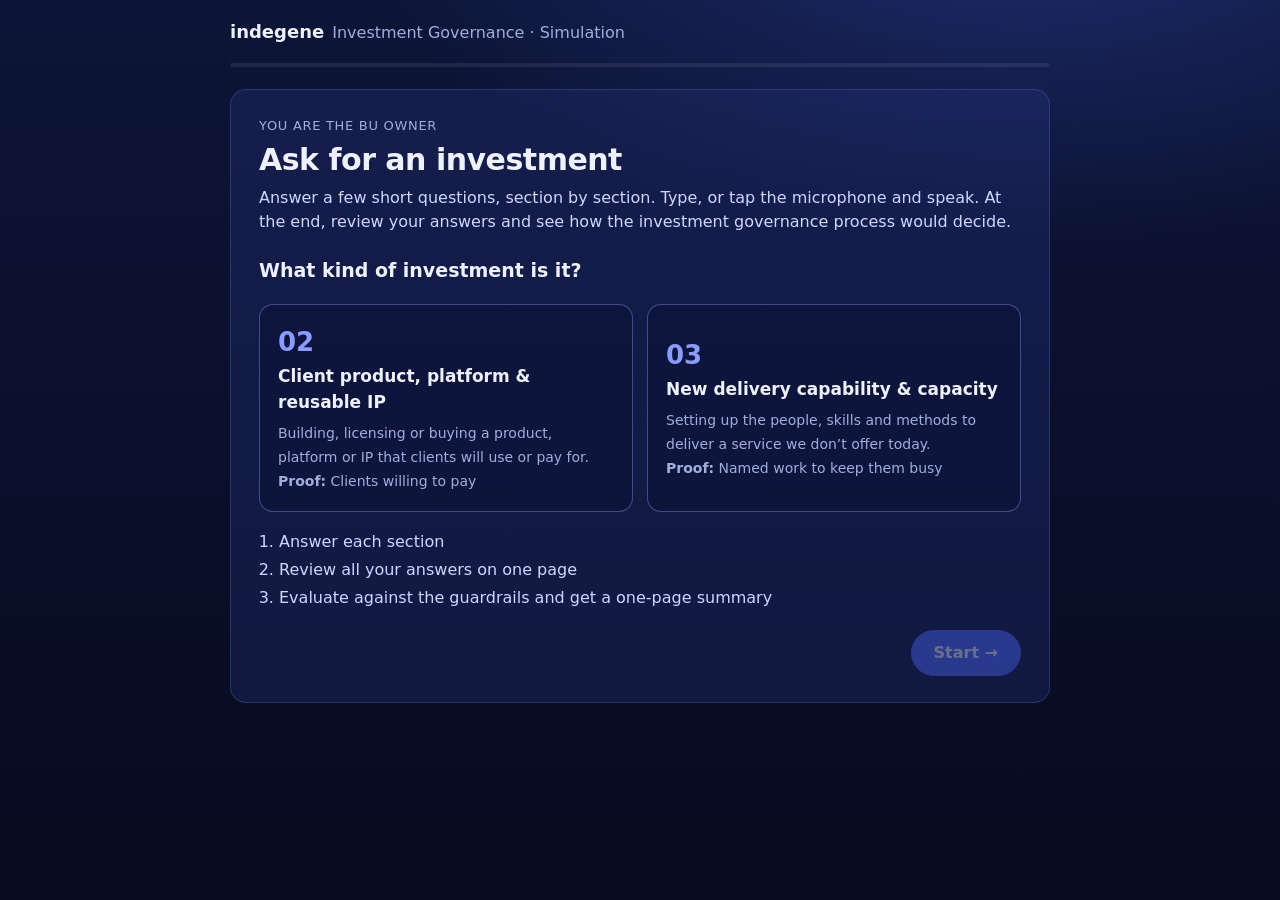
==== investment-governance-simulation/BU_Owner_Simulation.html @ b2498337 "Add BU-owner Q&A simulation with voice answers, review and guardrail evaluation Co-Authored-By: Clau" ====
<!doctype html>
<html lang="en">
<head>
<meta charset="utf-8">
<meta name="viewport" content="width=device-width, initial-scale=1">
<title>Investment Governance Simulation</title>
<style>
  :root {
    --bg: #070b1f;
    --bg-2: #0d1538;
    --panel: rgba(40, 54, 130, 0.30);
    --panel-2: rgba(60, 80, 180, 0.40);
    --line: rgba(140, 160, 255, 0.20);
    --line-2: rgba(140, 160, 255, 0.40);
    --text: #eef1ff;
    --muted: #a2addb;
    --faint: #6f7bab;
    --accent: #4d6bff;
    --g: #3ddc97;
    --a: #ffb547;
    --r: #ff6b7a;
    --radius: 16px;
  }
  * { box-sizing: border-box; }
  html, body { margin: 0; }
  body {
    min-height: 100vh; color: var(--text);
    background: radial-gradient(1100px 560px at 80% -10%, rgba(77,107,255,.26), transparent 60%), linear-gradient(180deg, var(--bg-2), var(--bg));
    background-color: var(--bg);
    font-family: "Segoe UI", system-ui, -apple-system, Roboto, Arial, sans-serif; font-size: 16px; line-height: 1.5;
  }
  .wrap { max-width: 860px; margin: 0 auto; padding: 0 20px 48px; }
  header { display: flex; justify-content: space-between; align-items: center; gap: 12px; padding: 18px 0; }
  .brand b { font-size: 18px; } .brand span { color: var(--muted); margin-left: 8px; }
  .chip { font-size: 13px; color: var(--muted); border: 1px solid var(--line-2); border-radius: 999px; padding: 4px 12px; white-space: nowrap; }
  .progress { height: 4px; background: rgba(255,255,255,.08); border-radius: 999px; overflow: hidden; margin-bottom: 22px; }
  .progress i { display: block; height: 100%; background: var(--accent); transition: width .3s; }
  .card { background: var(--panel); border: 1px solid var(--line); border-radius: var(--radius); padding: 26px 28px; }
  .eyebrow { color: var(--muted); font-size: 13px; text-transform: uppercase; letter-spacing: .7px; }
  h1 { font-size: 30px; line-height: 1.2; margin: 6px 0 8px; letter-spacing: -.5px; }
  h2 { font-size: 19px; margin: 0 0 10px; }
  .lead { color: #cfd6ff; margin: 0 0 6px; }
  .muted { color: var(--muted); }
  button { font: inherit; color: inherit; cursor: pointer; }
  .btn { border: 1px solid var(--line-2); background: var(--panel); border-radius: 999px; padding: 10px 22px; }
  .btn:hover:not(:disabled) { background: var(--panel-2); }
  .btn:disabled { opacity: .4; cursor: not-allowed; }
  .btn.primary { background: var(--accent); border-color: var(--accent); font-weight: 600; }
  .btn.link { border: 0; background: none; padding: 4px 0; color: #9fb0ff; text-decoration: underline; }
  .nav { display: flex; justify-content: space-between; align-items: center; margin-top: 20px; gap: 12px; }

  /* Start */
  .types { display: grid; grid-template-columns: 1fr 1fr; gap: 14px; margin: 20px 0 6px; }
  .type { text-align: left; border: 1px solid var(--line-2); background: rgba(10,16,50,.45); border-radius: 14px; padding: 18px; }
  .type:hover { border-color: #9fb0ff; }
  .type.sel { border-color: var(--accent); background: var(--panel-2); box-shadow: 0 0 0 2px var(--accent) inset; }
  .type .n { font-size: 26px; font-weight: 800; color: #8a9cff; }
  .type b { display: block; font-size: 17px; margin: 2px 0 6px; }
  .type span { color: var(--muted); font-size: 14px; }
  .steps { margin: 18px 0 0; padding-left: 20px; color: #cfd6ff; }
  .steps li { margin: 4px 0; }

  /* Questions */
  .q { padding: 18px 0; border-top: 1px solid var(--line); }
  .q:first-of-type { border-top: 0; padding-top: 6px; }
  .q label { display: block; font-weight: 600; font-size: 17px; }
  .q .hint { color: var(--faint); font-size: 14px; margin: 2px 0 8px; }
  .answer { display: flex; gap: 10px; align-items: flex-start; }
  textarea {
    flex: 1; min-height: 52px; resize: vertical; font: inherit; color: var(--text);
    background: rgba(5, 9, 30, .65); border: 1px solid var(--line-2); border-radius: 12px; padding: 12px 14px;
  }
  textarea:focus { outline: 2px solid var(--accent); outline-offset: 1px; border-color: transparent; }
  .mic { flex: none; width: 52px; height: 52px; border-radius: 50%; border: 1px solid var(--line-2); background: var(--panel); display: grid; place-items: center; }
  .mic:hover { background: var(--panel-2); }
  .mic svg { width: 22px; height: 22px; }
  .mic.on { background: var(--r); border-color: var(--r); animation: pulse 1.2s infinite; }
  @keyframes pulse { 0%,100% { box-shadow: 0 0 0 0 rgba(255,107,122,.55); } 50% { box-shadow: 0 0 0 8px rgba(255,107,122,0); } }
  @media (prefers-reduced-motion: reduce) { .mic.on { animation: none; } }
  .live { font-size: 13px; color: var(--muted); margin-top: 6px; min-height: 0; }
  .live:empty { display: none; }
  audio { display: block; margin-top: 8px; height: 34px; max-width: 100%; }

  /* Review */
  .rsec { margin-top: 22px; }
  .rsec-head { display: flex; justify-content: space-between; align-items: baseline; border-bottom: 1px solid var(--line); padding-bottom: 6px; margin-bottom: 4px; }
  .rq { padding: 10px 0; border-bottom: 1px dashed var(--line); }
  .rq:last-child { border-bottom: 0; }
  .rq .qq { color: var(--muted); font-size: 14px; }
  .rq .aa { white-space: pre-wrap; }
  .rq .aa.none { color: var(--r); font-style: italic; }
  .notice { margin-top: 16px; padding: 12px 14px; border-radius: 10px; background: rgba(255,181,71,.10); border: 1px solid rgba(255,181,71,.45); font-size: 14px; }

  /* Evaluation one-pager */
  .ev-top { display: flex; justify-content: space-between; gap: 16px; flex-wrap: wrap; align-items: flex-start; }
  .meta { display: flex; flex-wrap: wrap; gap: 8px; margin-top: 8px; }
  .decision { margin: 18px 0 14px; border-radius: 14px; padding: 18px 20px; border: 1px solid; }
  .decision .lbl { font-size: 13px; text-transform: uppercase; letter-spacing: .7px; opacity: .85; }
  .decision .val { font-size: 28px; font-weight: 800; letter-spacing: -.4px; }
  .decision p { margin: 4px 0 0; }
  .d-g { border-color: var(--g); background: rgba(61,220,151,.10); } .d-g .val { color: var(--g); }
  .d-a { border-color: var(--a); background: rgba(255,181,71,.10); } .d-a .val { color: var(--a); }
  .d-r { border-color: var(--r); background: rgba(255,107,122,.10); } .d-r .val { color: var(--r); }
  .d-n { border-color: var(--line-2); background: rgba(255,255,255,.04); } .d-n .val { color: var(--muted); }
  .checks { display: grid; grid-template-columns: repeat(3, 1fr); gap: 10px; }
  .chk { border: 1px solid var(--line); border-radius: 12px; padding: 12px 14px; background: rgba(5,9,30,.45); }
  .chk .t { font-size: 13px; color: var(--muted); }
  .chk .s { font-weight: 700; margin-top: 2px; }
  .dot { display: inline-block; width: 10px; height: 10px; border-radius: 50%; margin-right: 7px; vertical-align: 0; }
  .dot.g { background: var(--g); } .dot.a { background: var(--a); } .dot.r { background: var(--r); }
  .cols { display: grid; grid-template-columns: 1fr 1fr; gap: 14px; margin-top: 14px; }
  .box { border: 1px solid var(--line); border-radius: 12px; padding: 14px 16px; background: rgba(5,9,30,.35); }
  .box h3 { margin: 0 0 8px; font-size: 14px; text-transform: uppercase; letter-spacing: .6px; color: var(--muted); }
  .box ol, .box ul { margin: 0; padding-left: 20px; } .box li { margin: 5px 0; font-size: 14.5px; }
  .box .none { color: var(--faint); font-size: 14px; }
  .route { margin-top: 14px; font-size: 14.5px; }
  .route b { color: #cfd6ff; }
  details { margin-top: 16px; border-top: 1px solid var(--line); padding-top: 10px; }
  summary { cursor: pointer; color: #9fb0ff; }
  table { width: 100%; border-collapse: collapse; font-size: 13.5px; margin-top: 8px; }
  td, th { text-align: left; padding: 7px 8px; border-bottom: 1px solid var(--line); vertical-align: top; }
  th { color: var(--muted); font-weight: 600; }
  .foot { margin-top: 14px; font-size: 12.5px; color: var(--faint); }
  .loading { text-align: center; padding: 40px 0; color: var(--muted); }

  @media (max-width: 680px) {
    .types, .checks, .cols { grid-template-columns: 1fr; }
    .card { padding: 20px 18px; }
    h1 { font-size: 24px; }
    .chip.hide-sm { display: none; }
  }
  @media print {
    body { background: #fff; color: #111; font-size: 12px; }
    header, .progress, .no-print, details { display: none !important; }
    .wrap { max-width: none; padding: 0; }
    .card { background: #fff; border: 0; padding: 0; }
    .lead, .muted, .route b, .chk .t, .box h3, .foot, .eyebrow { color: #444; }
    .chip { color: #333; border-color: #bbb; }
    .chk, .box { background: #fff; border-color: #ccc; }
    .decision { background: #fff !important; }
    h1 { font-size: 22px; }
  }
</style>
</head>
<body>
<div class="wrap">
  <header>
    <div class="brand"><b>indegene</b><span>Investment Governance · Simulation</span></div>
    <div style="display:flex;gap:8px">
      <span class="chip hide-sm" id="chipType" hidden></span>
      <span class="chip" id="chipStep" hidden></span>
    </div>
  </header>
  <div class="progress"><i id="bar" style="width:0"></i></div>
  <main id="app"></main>
</div>

<script>
(function () {
  "use strict";

  // =================== Helpers for the guardrail rules ===================
  var HURDLE_MONTHS = 24;      // [indicative] payback / break-even hurdle
  var MIN_SIZE_M = 0.1;        // [indicative] governance threshold
  var WRITTEN_LIMIT_M = 0.5;   // [indicative] written approval limit

  function L(s) { return (s || "").toLowerCase(); }
  var WORDNUM = { zero: 0, none: 0, one: 1, two: 2, three: 3, four: 4, five: 5, six: 6, seven: 7, eight: 8, nine: 9, ten: 10, twelve: 12 };
  function nums(s) {
    s = L(s).replace(/,/g, "");
    var out = (s.match(/\d+(\.\d+)?/g) || []).map(parseFloat);
    Object.keys(WORDNUM).forEach(function (w) { if (new RegExp("\\b" + w + "\\b").test(s)) out.push(WORDNUM[w]); });
    return out;
  }
  function maxNum(s) { var n = nums(s); return n.length ? Math.max.apply(null, n) : null; }
  function pcts(s) { return (L(s).match(/\d+(\.\d+)?\s*%/g) || []).map(parseFloat); }
  function moneyM(s) {
    var m = L(s).replace(/,/g, "").match(/(\d+(\.\d+)?)\s*(million|mn|m|thousand|k)?\b/);
    if (!m) return null;
    var v = parseFloat(m[1]), u = m[3] || "";
    if (/^(million|mn|m)$/.test(u)) return v;
    if (/^(thousand|k)$/.test(u)) return v / 1000;
    return v >= 1000 ? v / 1e6 : v;
  }
  function dates(s) { return (L(s).match(/\b(jan|feb|mar|apr|may|jun|jul|aug|sep|oct|nov|dec)[a-z]*\b|\bmonth\s*\d+|\bq[1-4]\b|\b20\d\d\b|\bweek\s*\d+/g) || []).length; }
  function words(s) { return (s || "").trim().split(/\s+/).filter(Boolean).length; }
  function has(s, re) { return re.test(L(s)); }
  function G(n) { return ["g", n]; } function A(n) { return ["a", n]; } function R(n) { return ["r", n]; }

  // =================== Questions ===================
  // q: question · h: example · g: guardrail (shown to the AI evaluator) · c: condition if amber · r: offline rule
  var ASK = { id: "ask", title: "The ask", sub: "Tell us what you want to invest in.", qs: [
    { id: "a1", q: "What is the investment, in one line?", h: "e.g. An AI tool that checks content claims before MLR review",
      g: "Green: a clear one-line description. Amber: vague.", c: "Restate the investment in one clear line",
      r: function (s) { return words(s) >= 6 ? G("Clear description") : A("Too short to understand"); } },
    { id: "a2", q: "How much are you asking for in total?", h: "e.g. $1.5M over 12 months",
      g: "Green: a total amount of [$0.1M] or more. Red: below [$0.1M] (normal budget, not governed). Amber: no amount.", c: "State the total amount",
      r: function (s) { var m = moneyM(s); if (m === null) return A("No amount given"); return m < MIN_SIZE_M ? R("Below [$0.1M]: use the normal budget") : G("$" + m + "M"); } },
    { id: "a3", q: "Who will use or pay for what this money buys?", h: "e.g. Pharma clients will pay a licence",
      g: "Green: clients use or pay for it. Amber: our own teams use it (that is archetype 04, not this one).", c: "Confirm clients are the ones who use or pay",
      r: function (s) { return has(s, /client|customer|pharma|brand|biotech/) ? G("Clients use or pay") : A("Sounds internal: check the archetype"); } }
  ]};

  var REAL = { id: "real", title: "Is it a real investment?", sub: "Quick facts about the money.", qs: [
    { id: "b1", q: "Is any of this amount already in your approved budget for this year?", h: "All, part, or none",
      g: "Green: none (new spend). Amber: part (only the extra is governed). Red: all of it (business as usual).", c: "Govern only the amount above the approved budget",
      r: function (s) {
        if (has(s, /part|some of|partly|half/)) return A("Part is already budgeted");
        if (has(s, /\bnone\b|\bnot\b|\bno\b|new spend/)) return G("New spend");
        if (has(s, /\ball\b|fully|entire|whole|yes/)) return R("Already budgeted: business as usual");
        return A("Unclear"); } },
    { id: "b2", q: "Is any part of this buying a company?", h: "Yes or no",
      g: "Green: no. Red: yes (M&A is handled separately).", c: "",
      r: function (s) { if (has(s, /\bno\b|\bnot\b/)) return G("Not M&A"); if (has(s, /\byes\b|acqui|buy(ing)? a company/)) return R("M&A is handled separately"); return A("Unclear"); } },
    { id: "b3", q: "In which month does spending start, and in which month does it end?", h: "e.g. January 2027 to December 2027",
      g: "Green: a start and an end. Red: no end (that is a running cost). Amber: only one date.", c: "Confirm the start and end month",
      r: function (s) { if (has(s, /ongoing|no end|indefinite|open.ended|permanent/)) return R("No end date: a running cost"); var d = dates(s); return d >= 2 ? G("Start and end given") : A("Add an end date"); } },
    { id: "b4", q: "Who is the one person accountable for results?", h: "One name or role",
      g: "Green: one person. Amber: two names. Red: a committee or shared ownership.", c: "Name one accountable owner",
      r: function (s) { if (has(s, /committee|jointly|shared|both/)) return R("No single owner"); if (has(s, /\band\b|\//)) return A("More than one name"); return G("One owner"); } },
    { id: "b5", q: "Which costs are included in your number?", h: "People, tools and licences, cloud or AI usage, vendors, security and compliance, onboarding and support",
      g: "Green: all relevant cost types listed. Amber: some missing. Red: hardly any listed.", c: "Add the missing cost lines before release",
      r: function (s) {
        var cats = { "people": /people|engineer|staff|hire|team|fte|headcount/, "tools": /tool|licen[cs]e|software/, "cloud/AI": /cloud|model|ai usage|hosting|compute|api/,
          "vendors": /vendor|partner|contractor|agency/, "security": /security|privacy|compliance|legal|certif/, "support": /support|onboarding|training/ };
        var miss = Object.keys(cats).filter(function (k) { return !cats[k].test(L(s)); });
        var n = 6 - miss.length;
        if (n >= 5) return G(n + " of 6 cost types listed");
        if (n >= 3) return A("Missing: " + miss.join(", "));
        return R("Most cost types missing"); } },
    { id: "b6", q: "After the investment period, what will it cost each year to keep it running, and which budget pays?", h: "e.g. $0.27M a year, paid from BU A's operating budget",
      g: "Green: an amount and who pays, or clearly self-funding from client work. Amber: amount without payer. Red: unknown.", c: "Agree which budget carries the running cost",
      r: function (s) {
        if (has(s, /don.t know|unknown|tbd|not sure/)) return R("Running cost unknown");
        if (has(s, /paid by client|billable|client projects|self.fund/)) return G("Paid by client work");
        if (nums(s).length && has(s, /budget|paid from|p&l|opex|operating|revenue/)) return G("Amount and payer given");
        if (nums(s).length) return A("Which budget pays?");
        return A("No running cost given"); } }
  ]};

  var ARCH = {
    "02": {
      name: "Client product, platform & reusable IP", short: "Client product & IP",
      blurb: "Building, licensing or buying a product, platform or IP that clients will use or pay for.",
      proof: "Clients willing to pay", first: "the prototype",
      sections: [
        { id: "p1", title: "Is the client problem real?", sub: "Who outside Indegene has this problem?", qs: [
          { id: "p1a", q: "How many clients outside Indegene have told you they have this problem? Name them.", h: "e.g. Three: Client X, Client Y, Client Z",
            g: "Green: 2 or more named external clients. Amber: 1. Red: none, or only Indegene teams.", c: "Get a second named client to confirm the problem",
            r: function (s) { if (has(s, /only (our|indegene|internal)|internal team/)) return R("Only internal teams"); var n = maxNum(s); if (n === null) return A("No number given"); return n >= 2 ? G(n + " clients") : n === 1 ? A("Only 1 client") : R("No clients"); } },
          { id: "p1b", q: "How far has your best design-partner client got?", h: "Verbal interest, letter of intent, or signed agreement",
            g: "Green: signed agreement. Amber: letter of intent or MoU. Red: verbal only or none.", c: "Sign a design-partner agreement before the next instalment",
            r: function (s) { if (has(s, /letter of intent|\bloi\b|\bmou\b/)) return A("Letter of intent only"); if (has(s, /not signed|unsigned/)) return A("Not yet signed"); if (has(s, /signed|contract/)) return G("Signed agreement"); if (has(s, /verbal|none|\bno\b/)) return R("Verbal only"); return A("Unclear"); } },
          { id: "p1c", q: "Who at the client owns the budget for this?", h: "A job title",
            g: "Green: a named role. Red: unknown.", c: "Identify the budget owner",
            r: function (s) { if (has(s, /unknown|not sure|don.t know|tbd/)) return R("Budget owner unknown"); return words(s) >= 2 ? G("Budget owner named") : A("Unclear"); } },
          { id: "p1d", q: "What do they spend on this problem today?", h: "e.g. About $1M a year",
            g: "Green: an amount. Amber: unknown.", c: "Confirm what clients spend today",
            r: function (s) { return nums(s).length ? G("Spend given") : A("Spend unknown"); } }
        ]},
        { id: "p2", title: "What can be reused?", sub: "How much already exists.", qs: [
          { id: "p2a", q: "Which existing Indegene asset does this build on?", h: "e.g. Content SuperApp core, or none",
            g: "Green: names an existing asset. Amber: none.", c: "Show which existing asset it builds on",
            r: function (s) { return has(s, /\bnone\b|nothing|from scratch/) ? A("Built from scratch") : G("Builds on existing asset"); } },
          { id: "p2b", q: "Roughly what share of the build already exists?", h: "e.g. 60%",
            g: "Green: 30% or more. Amber: under 30% or unknown.", c: "Show the reusable share of the build",
            r: function (s) { var p = pcts(s); if (!p.length) return A("No % given"); return p[0] >= 30 ? G(p[0] + "% exists") : A("Only " + p[0] + "% exists"); } },
          { id: "p2c", q: "How many use cases or clients does that core already run?", h: "A number",
            g: "Green: 1 or more. Amber: none.", c: "Prove the core in one use case before scaling",
            r: function (s) { var n = maxNum(s); if (n === null || n === 0 || has(s, /\bnone\b/)) return A("Core not proven yet"); return G(n + " running"); } },
          { id: "p2d", q: "How much custom work will each new client need?", h: "As a % of the build",
            g: "Green: [20%] or less. Amber: over [20%]. Red: over 40%.", c: "Cap custom work per client at [20%], shown in the prototype",
            r: function (s) { var p = pcts(s); if (!p.length) return A("No % given"); var v = p[0]; return v > 40 ? R(v + "%: every client is a rebuild") : v > 20 ? A(v + "%, above [20%]") : G(v + "%"); } }
        ]},
        { id: "p3", title: "Build, partner or buy?", sub: "Why build it ourselves?", qs: [
          { id: "p3a", q: "Did you price at least one partner or vendor option?", h: "Yes or no",
            g: "Green: yes. Amber: no.", c: "Price one partner or vendor option side by side",
            r: function (s) { if (has(s, /\bno\b|\bnot\b/)) return A("No alternative priced"); return has(s, /yes|priced|compared/) ? G("Alternative priced") : A("Unclear"); } },
          { id: "p3b", q: "For each option: what does it cost, and how many months to the first paying client?", h: "e.g. Build $1.5M, 8 months. Vendor $0.4M a year, 4 months",
            g: "Green: cost and time for at least two options. Amber: incomplete.", c: "Add cost and time to first client for each option",
            r: function (s) { return nums(s).length >= 2 ? G("Options compared") : A("Comparison incomplete"); } },
          { id: "p3c", q: "If we build, do we own the code, the data rights and the IP?", h: "Yes or no for each",
            g: "Green: yes to all. Amber: any no or partial.", c: "Secure code, data and IP rights",
            r: function (s) { if (has(s, /\bno\b|\bnot\b|partly|partial/)) return A("Not full ownership"); return has(s, /yes|own/) ? G("We own it") : A("Unclear"); } },
          { id: "p3d", q: "In one sentence, why is ours different?", h: "What no competitor or vendor has",
            g: "Green: a specific reason. Red: blank or generic.", c: "",
            r: function (s) { return words(s) >= 6 ? G("Clear difference") : R("No clear difference"); } }
        ]},
        { id: "p4", title: "Is the plan realistic?", sub: "Dates, team and full cost.", qs: [
          { id: "p4a", q: "What are the dates for the prototype, the first paid pilot and scale?", h: "e.g. March, August, December 2027",
            g: "Green: three dates. Amber: one or two. Red: none.", c: "Fix dates for prototype, paid pilot and scale",
            r: function (s) { var d = dates(s); return d >= 3 ? G("Milestones dated") : d >= 1 ? A("Some dates missing") : R("No dates"); } },
          { id: "p4b", q: "Is the build team in place, or still to be hired?", h: "In place, partly, or to be hired",
            g: "Green: in place. Amber: partly or to be hired.", c: "Name the build team before the first instalment is spent",
            r: function (s) { if (has(s, /partly|partial|some|to be hired|hire|recruit/)) return A("Team not fully in place"); return has(s, /in place|existing|already|yes/) ? G("Team in place") : A("Unclear"); } },
          { id: "p4c", q: "Does the plan include a security review and approval to use client data?", h: "Yes or no",
            g: "Green: yes, both. Red: no.", c: "",
            r: function (s) { if (has(s, /\bno\b|\bnot\b/)) return R("Security or data approval missing"); return has(s, /yes|included|in the plan/) ? G("Included") : A("Unclear"); } }
        ]},
        { id: "p5", title: "Will clients pay?", sub: "Price, pilots and margin.", qs: [
          { id: "p5a", q: "How will clients pay?", h: "Licence, per use, per asset, or not decided",
            g: "Green: a price model. Red: not decided.", c: "",
            r: function (s) { if (has(s, /not decided|tbd|unsure|don.t know|undecided/)) return R("Price model not decided"); return has(s, /licen|subscri|per |fee|price/) ? G("Price model set") : A("Unclear"); } },
          { id: "p5b", q: "Will pilots be paid, and at what price?", h: "e.g. Yes, $60k for 3 months",
            g: "Green: paid pilots with a price. Amber: free pilots.", c: "Make pilots paid, with a path to a contract",
            r: function (s) { if (has(s, /free|unpaid|\bno\b/)) return A("Free pilots"); return has(s, /paid|\$|yes/) ? G("Paid pilots") : A("Unclear"); } },
          { id: "p5c", q: "What turns a pilot into a paid contract?", h: "The trigger, e.g. a result the client must see",
            g: "Green: a clear trigger. Amber: blank or vague.", c: "Define the pilot-to-paid trigger",
            r: function (s) { return words(s) >= 6 ? G("Trigger defined") : A("Trigger vague"); } },
          { id: "p5d", q: "What does it cost to serve one client for a year?", h: "e.g. $90k",
            g: "Green: an amount. Amber: unknown.", c: "Confirm cost to serve per client",
            r: function (s) { return nums(s).length ? G("Cost to serve given") : A("Cost to serve unknown"); } },
          { id: "p5e", q: "What are revenue and margin with [3] clients?", h: "e.g. $0.9M a year, 70% margin",
            g: "Green: revenue and margin. Amber: one of them missing.", c: "Model revenue and margin at [3] clients",
            r: function (s) { return nums(s).length && has(s, /%|margin/) ? G("Revenue and margin given") : A("Margin missing"); } }
        ]}
      ]
    },
    "03": {
      name: "New delivery capability & capacity", short: "New delivery capability",
      blurb: "Setting up the people, skills and methods to deliver a service we don’t offer today.",
      proof: "Named work to keep them busy", first: "the first named project’s team",
      sections: [
        { id: "d1", title: "Which new offering does it enable?", sub: "The service and the work waiting for it.", qs: [
          { id: "d1a", q: "Do we sell this service today?", h: "Yes or no",
            g: "Green: no (new service). Red: yes (hiring for existing services follows the normal hiring process).", c: "",
            r: function (s) { if (has(s, /\bno\b|\bnot\b|don.t|do not|new/)) return G("New service"); if (has(s, /yes|already|we do/)) return R("Existing service: normal hiring"); return A("Unclear"); } },
          { id: "d1b", q: "Which named client projects or deals need it, and how far along is each?", h: "e.g. Client X: SOW signed. Client Y: in CRM pipeline",
            g: "Green: signed SOWs or deals. Amber: some only in pipeline. Red: no named work.", c: "Convert pipeline deals to signed SOWs before full hiring",
            r: function (s) { var sg = has(s, /\bsow\b|signed|contract|won/), pp = has(s, /pipeline|crm|proposal|verbal|prospect|discussion/);
              if (sg && pp) return A("One signed, rest in pipeline"); if (sg) return G("Signed work"); if (pp) return A("Pipeline only"); if (has(s, /none|no named/)) return R("No named work"); return A("Unclear"); } },
          { id: "d1c", q: "Which roles do you need, how many people, and from when?", h: "e.g. 12 people: 1 lead, 2 clinicians, 9 coordinators, from February",
            g: "Green: roles, headcount and dates. Amber: incomplete.", c: "Confirm roles, headcount and start dates",
            r: function (s) { return nums(s).length ? G("Roles and headcount given") : A("No headcount"); } },
          { id: "d1d", q: "How many months of work do those named deals cover?", h: "A number of months",
            g: "Green: more than 6. Amber: 3 to 6. Red: under 3.", c: "Secure at least 6 months of named work",
            r: function (s) { var n = maxNum(s); if (n === null) return A("Not given"); return n > 6 ? G(n + " months of work") : n >= 3 ? A("Only " + n + " months") : R("Under 3 months of work"); } }
        ]},
        { id: "d2", title: "Who can we move, and who covers?", sub: "Use our own people first.", qs: [
          { id: "d2a", q: "How many of the roles can be filled by people already at Indegene?", h: "A number",
            g: "Green: a number (even zero, if explained). Amber: not checked.", c: "Check who can move internally before hiring",
            r: function (s) { return nums(s).length ? G("Internal moves checked") : A("Not checked"); } },
          { id: "d2b", q: "Who covers their current work, and at what cost?", h: "e.g. 2 contractors at $8k a month",
            g: "Green: a cover plan with cost. Amber: no plan.", c: "Agree who covers the moved people’s work",
            r: function (s) { if (has(s, /no plan|\bnone\b|not yet|tbd/)) return A("No cover plan"); return words(s) >= 4 ? G("Cover plan given") : A("Unclear"); } },
          { id: "d2c", q: "Have their current managers agreed?", h: "Yes or no",
            g: "Green: yes. Amber: not yet.", c: "Get current managers’ agreement",
            r: function (s) { if (has(s, /not yet|\bno\b|pending|progress|discuss/)) return A("Managers not agreed yet"); return has(s, /yes|agreed/) ? G("Managers agreed") : A("Unclear"); } }
        ]},
        { id: "d3", title: "What do we hire or buy in?", sub: "New people and outside help.", qs: [
          { id: "d3a", q: "How many external hires, and what does each cost per year?", h: "e.g. 8 hires at about $55k each",
            g: "Green: number and cost. Amber: missing.", c: "Confirm number of hires and cost",
            r: function (s) { return nums(s).length ? G("Hires and cost given") : A("Not given"); } },
          { id: "d3b", q: "Any contractors, partners, tools or certifications to buy?", h: "List them with cost, or say none",
            g: "Green: listed or none. Amber: blank.", c: "List outside costs",
            r: function (s) { return words(s) >= 1 ? G("Outside costs stated") : A("Not stated"); } },
          { id: "d3c", q: "How many weeks will hiring take?", h: "A number of weeks",
            g: "Green: given and before the first deal starts. Red: hiring ends after the first deal starts.", c: "Align hiring time with the first deal’s start",
            r: function (s) { return nums(s).length ? G("Hiring time given") : A("Not given"); } }
        ]},
        { id: "d4", title: "When can it deliver?", sub: "From set-up to billable work.", qs: [
          { id: "d4a", q: "When does the first billable work start?", h: "A month",
            g: "Green: a date. Amber: unknown.", c: "Fix the first billable date",
            r: function (s) { return dates(s) || nums(s).length ? G("Date given") : A("No date"); } },
          { id: "d4b", q: "What has to be in place before then?", h: "e.g. Training, certification, tools, client access",
            g: "Green: listed. Amber: blank.", c: "List what must be ready before delivery",
            r: function (s) { return words(s) >= 3 ? G("Prerequisites listed") : A("Not listed"); } },
          { id: "d4c", q: "What share of the team’s time will be billable in months 1–3, and in months 4–6?", h: "e.g. 40%, then 75%",
            g: "Green: 50% or more by months 4–6. Amber: below 50%.", c: "Reach [50%]+ billable by months 4–6, or phase the hiring",
            r: function (s) { var p = pcts(s); if (!p.length) return A("Not given"); var v = p[p.length - 1]; return v >= 50 ? G(v + "% billable by months 4–6") : A("Only " + v + "% billable"); } }
        ]},
        { id: "d5", title: "When does it break even?", sub: "Cost against named revenue.", qs: [
          { id: "d5a", q: "What does the full team cost per month?", h: "e.g. $95k a month",
            g: "Green: an amount. Amber: unknown.", c: "Confirm monthly team cost",
            r: function (s) { return nums(s).length ? G("Monthly cost given") : A("Not given"); } },
          { id: "d5b", q: "What revenue does the named work bring in each month?", h: "e.g. $70k a month from March",
            g: "Green: an amount by month. Amber: unknown.", c: "Confirm monthly revenue from named work",
            r: function (s) { return nums(s).length ? G("Monthly revenue given") : A("Not given"); } },
          { id: "d5c", q: "In which month does total revenue catch up with total cost?", h: "e.g. Month 14",
            g: "Green: within [24 months]. Red: later.", c: "Show the break-even month",
            r: function (s) { var n = maxNum(s); if (n === null) return A("Not given"); return n > HURDLE_MONTHS ? R("Month " + n + ": beyond [24]") : G("Month " + n); } },
          { id: "d5d", q: "If the second deal doesn’t come, how many months does the team stay busy?", h: "A number of months",
            g: "Green: 3 or more. Amber: under 3.", c: "Line up the next deal to keep the team busy",
            r: function (s) { var n = maxNum(s); if (n === null) return A("Not given"); return n >= 3 ? G(n + " months") : A("Under 3 months"); } }
        ]}
      ]
    }
  };

  var RET = { id: "ret", title: "Is the return worth it?", sub: "Finance will check these numbers against the baseline.", qs: [
    { id: "r1", q: "What revenue or savings do you expect in years 1, 2 and 3?", h: "e.g. Year 1: $0.15M, Year 2: $1.2M, Year 3: $2.1M",
      g: "Green: figures for each year. Amber: incomplete.", c: "Add year-by-year revenue",
      r: function (s) { return nums(s).length >= 2 ? G("Year-by-year given") : A("Incomplete"); } },
    { id: "r2", q: "What is the total cost in years 1, 2 and 3, including running cost?", h: "e.g. Year 1: $1.5M, Year 2: $0.4M, Year 3: $0.5M",
      g: "Green: figures for each year. Amber: incomplete.", c: "Add year-by-year cost",
      r: function (s) { return nums(s).length >= 2 ? G("Year-by-year given") : A("Incomplete"); } },
    { id: "r3", q: "Which single assumption, if wrong, hurts the return most?", h: "e.g. That pilots convert to paid licences",
      g: "Green: one named assumption. Amber: blank.", c: "Track the key assumption at each checkpoint",
      r: function (s) { return words(s) >= 4 ? G("Key assumption named") : A("Not named"); } },
    { id: "r4", q: "If only half the clients or deals come, what happens to payback?", h: "e.g. Payback moves from 20 to 34 months",
      g: "Green: a downside within [36 months]. Amber: vague. Red: never pays back.", c: "Add a downside case",
      r: function (s) { if (has(s, /never|no payback|loss/)) return R("Downside never pays back"); var n = maxNum(s); if (n !== null && n > 36 && has(s, /month/)) return R("Downside beyond [36 months]"); return words(s) >= 5 ? G("Downside stated") : A("Downside vague"); } }
  ]};

  // Sample answers to rehearse the demo
  var SAMPLES = {
    "02": {
      a1: "ClaimCheck: an AI tool that checks every claim in promotional content against approved references before it goes to the client's MLR review.",
      a2: "$1.5M over 12 months", a3: "Pharma clients will pay an annual licence to use it.",
      b1: "None of it. This is new spend, not in this year's budget.", b2: "No.", b3: "Starts January 2027, ends December 2027.", b4: "BU A product lead.",
      b5: "People (6 engineers), tools and licences, AI model usage and cloud hosting, security and privacy review, client onboarding and support. Contingency included.",
      b6: "About $0.27M a year (support, hosting, model usage), paid from BU A's operating budget and covered by licence revenue.",
      p1a: "Three: two large pharma clients and one mid-size biotech described it in their quarterly reviews.",
      p1b: "One has signed a letter of intent; the agreement is with their legal team.",
      p1c: "Head of MLR operations at each client.", p1d: "About $1.1M a year each on extra MLR review cycles.",
      p2a: "Content SuperApp core.", p2b: "About 60% of the build already exists.", p2c: "Two use cases already run on it.",
      p2d: "About 25% custom work per client in the first year.",
      p3a: "Yes, we priced one vendor licence.", p3b: "Build: $1.5M once, first client in 8 months. Vendor: $0.4M every year, first client in 4 months.",
      p3c: "Yes, we own the code, data rights and IP if we build.", p3d: "It uses our own MLR reference library, which no vendor has.",
      p4a: "Prototype March 2027, first paid pilot August 2027, scale December 2027.",
      p4b: "Partly: 4 of 6 engineers are in place, 2 to be hired.", p4c: "Yes, both are in the plan and the budget.",
      p5a: "Annual licence per client.", p5b: "Yes, paid pilots at $60k for 3 months, credited to the licence.",
      p5c: "If the pilot cuts MLR review cycles by 20% or more, the client converts to the annual licence.",
      p5d: "About $90k per client per year.", p5e: "$0.9M revenue a year at 3 clients, about 70% margin.",
      r1: "Year 1: $0.15M, Year 2: $1.2M, Year 3: $2.1M.", r2: "Year 1: $1.5M, Year 2: $0.4M, Year 3: $0.5M.",
      r3: "That pilots convert to paid licences.", r4: "With half the clients, payback moves from about 20 months to about 34 months."
    },
    "03": {
      a1: "Set up a team to run patient-support program operations for pharma clients, a service we don't offer today.",
      a2: "$0.9M over 9 months", a3: "Pharma clients will buy the new service; the new team delivers it.",
      b1: "None. Not in this year's budget.", b2: "No.", b3: "From February 2027 to October 2027.", b4: "BU A delivery head.",
      b5: "People (hires and moved staff), tools and licences, a vendor for call-centre tooling, compliance review and certification, onboarding and training.",
      b6: "Nothing extra after 9 months: the team is then paid by client projects.",
      d1a: "No, we don't sell this today.", d1b: "Client X: SOW signed, starts March. Client Y: in CRM pipeline at proposal stage.",
      d1c: "12 people: 1 lead, 2 clinicians, 9 coordinators, starting February to April 2027.", d1d: "About 9 months of named work.",
      d2a: "4 of the 12 can move from our existing operations team.", d2b: "Their current work will be covered by 2 contractors at $8k a month.",
      d2c: "Not yet; discussions are in progress.",
      d3a: "8 external hires at about $55k a year each.", d3b: "Certification in patient-safety reporting, about $20k.", d3c: "6 to 8 weeks.",
      d4a: "March 2027.", d4b: "Training, safety-reporting certification and access to the client's systems.", d4c: "40% in months 1 to 3, 75% in months 4 to 6.",
      d5a: "About $95k a month at full size.", d5b: "$70k a month from March, $140k a month from June if Client Y signs.", d5c: "Month 14.",
      d5d: "About 6 months on Client X alone.",
      r1: "Year 1: $1.1M, Year 2: $1.7M, Year 3: $1.8M.", r2: "Year 1: $1.0M, Year 2: $1.2M, Year 3: $1.25M.",
      r3: "That Client Y signs by June.", r4: "Without Client Y, break-even moves from month 14 to about month 22."
    }
  };

  // =================== State ===================
  var KEY = "igsim.v1";
  var state = { screen: "start", arch: null, step: 0, answers: {} };
  var audio = {};     // id -> object URL (kept for this session only)
  var result = null;  // last evaluation
  try { var saved = JSON.parse(localStorage.getItem(KEY) || "null"); if (saved && saved.answers) { state.arch = saved.arch; state.answers = saved.answers; } } catch (e) {}
  function save() { try { localStorage.setItem(KEY, JSON.stringify({ arch: state.arch, answers: state.answers })); } catch (e) {} }

  function sections() { return state.arch ? [ASK, REAL].concat(ARCH[state.arch].sections, [RET]) : []; }
  function allQs() { var out = []; sections().forEach(function (s) { s.qs.forEach(function (q) { out.push({ sec: s, q: q }); }); }); return out; }

  // =================== Claude runtime (only when published as an Artifact) ===================
  var dictation = null, sampler = null;
  if (window.claude && typeof window.claude.use === "function") {
    window.claude.use("dictation").then(function (d) { if (d) { dictation = d; wireDictation(); } }).catch(function () {});
    window.claude.use("sample").then(function (s) { if (s) sampler = s; }).catch(function () {});
  }

  // =================== Voice ===================
  var MIC = '<svg viewBox="0 0 24 24" fill="none" stroke="currentColor" stroke-width="2" stroke-linecap="round" stroke-linejoin="round" aria-hidden="true"><rect x="9" y="3" width="6" height="11" rx="3"/><path d="M5 11a7 7 0 0 0 14 0M12 18v3"/></svg>';
  var STOP = '<svg viewBox="0 0 24 24" fill="currentColor" aria-hidden="true"><rect x="7" y="7" width="10" height="10" rx="2"/></svg>';
  var active = null; // { id, rec, sr, stream }

  function appendText(id, text) {
    var ta = document.getElementById("ta-" + id); if (!ta || !text) return;
    ta.value = (ta.value.trim() ? ta.value.trim() + " " : "") + text.trim();
    state.answers[id] = ta.value; save(); grow(ta);
  }
  function setLive(id, msg) { var el = document.getElementById("live-" + id); if (el) el.textContent = msg || ""; }
  function setMicBtn(id, on) {
    var b = document.querySelector('.mic[data-id="' + id + '"]'); if (!b) return;
    b.classList.toggle("on", on); b.innerHTML = on ? STOP : MIC;
    b.setAttribute("aria-label", on ? "Stop recording" : "Record answer");
  }

  function wireDictation() {
    dictation.onPartial(function (e) { if (active) setLive(active.id, "Hearing: " + e.text); });
    dictation.onFinal(function (e) { if (active) { appendText(active.id, e.text); setLive(active.id, ""); } });
    dictation.onState(function (e) {
      if (e.state === "idle" && active) { setMicBtn(active.id, false); setLive(active.id, ""); active = null; }
    });
  }

  function toggleMic(id) {
    // Published on claude.ai: speech goes straight to text
    if (dictation) {
      if (active) { var was = active.id; dictation.stop().catch(function () {}); if (was === id) return; }
      active = { id: id }; setMicBtn(id, true); setLive(id, "Listening…");
      dictation.start().catch(function (err) {
        setMicBtn(id, false); active = null;
        setLive(id, err && err.code === "not_granted" ? "Microphone not allowed. Please type your answer." : "Couldn’t start the microphone. Please type.");
      });
      return;
    }
    // Opened as a file: record audio, and transcribe where the browser can
    if (active) { var prev = active.id; stopRecording(); if (prev === id) return; }
    if (!navigator.mediaDevices || !window.MediaRecorder) { setLive(id, "Recording isn’t available in this browser. Please type."); return; }
    navigator.mediaDevices.getUserMedia({ audio: true }).then(function (stream) {
      var chunks = [], rec = new MediaRecorder(stream);
      rec.ondataavailable = function (e) { if (e.data.size) chunks.push(e.data); };
      rec.onstop = function () {
        stream.getTracks().forEach(function (t) { t.stop(); });
        if (!chunks.length) return;
        if (audio[id]) URL.revokeObjectURL(audio[id]);
        audio[id] = URL.createObjectURL(new Blob(chunks, { type: rec.mimeType || "audio/webm" }));
        var slot = document.getElementById("au-" + id); if (slot) slot.innerHTML = '<audio controls src="' + audio[id] + '"></audio>';
      };
      var SR = window.SpeechRecognition || window.webkitSpeechRecognition, sr = null;
      if (SR) {
        try {
          sr = new SR(); sr.lang = "en-IN"; sr.continuous = true; sr.interimResults = true;
          sr.onresult = function (ev) {
            var interim = "";
            for (var i = ev.resultIndex; i < ev.results.length; i++) {
              if (ev.results[i].isFinal) appendText(id, ev.results[i][0].transcript); else interim += ev.results[i][0].transcript;
            }
            setLive(id, interim ? "Hearing: " + interim : "Listening…");
          };
          sr.onerror = function () { setLive(id, "Recording audio. Live transcription isn’t available here, so please also type a short summary."); };
          sr.start();
        } catch (e) { sr = null; }
      }
      rec.start();
      active = { id: id, rec: rec, sr: sr, stream: stream };
      setMicBtn(id, true);
      setLive(id, sr ? "Listening…" : "Recording audio. Please also type a short summary so it can be evaluated.");
    }).catch(function () { setLive(id, "Microphone not allowed. Please type your answer."); });
  }
  function stopRecording() {
    if (!active) return;
    var a = active; active = null;
    try { if (a.sr) a.sr.stop(); } catch (e) {}
    try { if (a.rec && a.rec.state !== "inactive") a.rec.stop(); } catch (e) {}
    setMicBtn(a.id, false); setLive(a.id, "");
  }
  function stopAnyVoice() { if (dictation && active) { dictation.stop().catch(function () {}); } else stopRecording(); }

  // =================== Rendering ===================
  var app = document.getElementById("app");
  function esc(s) { return String(s == null ? "" : s).replace(/[&<>"']/g, function (c) { return { "&": "&amp;", "<": "&lt;", ">": "&gt;", '"': "&quot;", "'": "&#39;" }[c]; }); }
  function grow(ta) { ta.style.height = "auto"; ta.style.height = Math.max(52, ta.scrollHeight + 2) + "px"; }

  function setHeader() {
    var ct = document.getElementById("chipType"), cs = document.getElementById("chipStep"), bar = document.getElementById("bar");
    var n = sections().length;
    ct.hidden = !state.arch || state.screen === "start"; if (state.arch) ct.textContent = "Archetype " + state.arch + " · " + ARCH[state.arch].short;
    cs.hidden = state.screen === "start";
    if (state.screen === "section") { cs.textContent = "Section " + (state.step + 1) + " of " + n; bar.style.width = ((state.step + 1) / (n + 2) * 100) + "%"; }
    else if (state.screen === "review") { cs.textContent = "Review"; bar.style.width = ((n + 1) / (n + 2) * 100) + "%"; }
    else if (state.screen === "eval") { cs.textContent = "Evaluation"; bar.style.width = "100%"; }
    else bar.style.width = "0";
  }

  function render() {
    setHeader();
    if (state.screen === "start") renderStart();
    else if (state.screen === "section") renderSection();
    else if (state.screen === "review") renderReview();
    else renderEval();
    window.scrollTo(0, 0);
  }

  function renderStart() {
    var anyAnswers = Object.keys(state.answers).some(function (k) { return (state.answers[k] || "").trim(); });
    app.innerHTML =
      '<div class="card">' +
      '<div class="eyebrow">You are the BU owner</div>' +
      '<h1>Ask for an investment</h1>' +
      '<p class="lead">Answer a few short questions, section by section. Type, or tap the microphone and speak. At the end, review your answers and see how the investment governance process would decide.</p>' +
      '<h2 style="margin-top:22px">What kind of investment is it?</h2>' +
      '<div class="types">' +
      ["02", "03"].map(function (k) {
        return '<button class="type' + (state.arch === k ? " sel" : "") + '" data-arch="' + k + '"><div class="n">' + k + '</div><b>' + ARCH[k].name + '</b><span>' + ARCH[k].blurb + '</span><br><span><b style="display:inline;font-size:14px">Proof:</b> ' + ARCH[k].proof + '</span></button>';
      }).join("") +
      '</div>' +
      '<ol class="steps"><li>Answer each section</li><li>Review all your answers on one page</li><li>Evaluate against the guardrails and get a one-page summary</li></ol>' +
      '<div class="nav"><div>' + (state.arch ? '<button class="btn link" id="sample">Fill with sample answers</button>' : "") +
      (anyAnswers ? ' &nbsp; <button class="btn link" id="clear">Clear answers</button>' : "") + '</div>' +
      '<button class="btn primary" id="begin"' + (state.arch ? "" : " disabled") + '>' + (anyAnswers ? "Continue" : "Start") + ' →</button></div>' +
      '</div>';
  }

  function renderSection() {
    var secs = sections(), s = secs[state.step];
    app.innerHTML =
      '<div class="card">' +
      '<div class="eyebrow">Section ' + (state.step + 1) + ' of ' + secs.length + '</div>' +
      '<h1>' + esc(s.title) + '</h1><p class="lead">' + esc(s.sub) + '</p>' +
      s.qs.map(function (q) {
        return '<div class="q"><label for="ta-' + q.id + '">' + esc(q.q) + '</label><div class="hint">' + esc(q.h) + '</div>' +
          '<div class="answer"><textarea id="ta-' + q.id + '" data-id="' + q.id + '" rows="2" placeholder="Type your answer, or tap the mic">' + esc(state.answers[q.id] || "") + '</textarea>' +
          '<button class="mic" data-id="' + q.id + '" aria-label="Record answer" title="Speak your answer">' + MIC + '</button></div>' +
          '<div class="live" id="live-' + q.id + '"></div>' +
          '<div id="au-' + q.id + '">' + (audio[q.id] ? '<audio controls src="' + audio[q.id] + '"></audio>' : "") + '</div></div>';
      }).join("") +
      '</div>' +
      '<div class="nav"><button class="btn" id="prev">← Back</button>' +
      '<button class="btn primary" id="next">' + (state.step === secs.length - 1 ? "Review answers →" : "Next →") + '</button></div>';
    app.querySelectorAll("textarea").forEach(grow);
    var first = app.querySelector("textarea"); if (first && !first.value) first.focus();
  }

  function renderReview() {
    var missing = 0;
    var html = sections().map(function (s, i) {
      return '<div class="rsec"><div class="rsec-head"><h2 style="margin:0">' + (i + 1) + '. ' + esc(s.title) + '</h2><button class="btn link" data-edit="' + i + '">Edit</button></div>' +
        s.qs.map(function (q) {
          var a = (state.answers[q.id] || "").trim(); if (!a && !audio[q.id]) missing++;
          return '<div class="rq"><div class="qq">' + esc(q.q) + '</div>' +
            (a ? '<div class="aa">' + esc(a) + '</div>' : '<div class="aa none">' + (audio[q.id] ? "Audio only, not transcribed" : "Not answered") + '</div>') +
            (audio[q.id] ? '<audio controls src="' + audio[q.id] + '"></audio>' : "") + '</div>';
        }).join("") + '</div>';
    }).join("");
    app.innerHTML =
      '<div class="card"><div class="eyebrow">Review</div><h1>Your answers</h1>' +
      '<p class="lead">Check everything once. Use Edit to change a section.</p>' + html +
      (missing ? '<div class="notice">' + missing + ' question' + (missing > 1 ? "s are" : " is") + ' not answered. Unanswered questions count against the request.</div>' : "") +
      '</div>' +
      '<div class="nav"><button class="btn" id="prev">← Back</button><button class="btn primary" id="evaluate">Evaluate →</button></div>';
  }

  // =================== Evaluation ===================
  var DEC = {
    "Approve": "d-g", "Approve in parts": "d-a", "Send back": "d-a", "Decline": "d-r", "Not governed here": "d-n"
  };
  var NOT_GOVERNED = {
    a2: "Below [$0.1M]: use the BU’s normal budget process.",
    b1: "Already in the approved budget: this is business as usual.",
    b2: "M&A is handled separately.",
    d1a: "Hiring for an existing service follows the normal hiring process."
  };

  function offlineRatings() {
    return allQs().map(function (x) {
      var a = (state.answers[x.q.id] || "").trim();
      var r = a ? x.q.r(a) : (audio[x.q.id] ? A("Audio only, not transcribed") : R("Not answered"));
      return { id: x.q.id, sec: x.sec, q: x.q, answer: a, rag: r[0], note: r[1], condition: r[0] === "a" ? x.q.c : "" };
    });
  }

  function aiRatings() {
    var items = allQs().map(function (x) {
      return { id: x.q.id, section: x.sec.title, question: x.q.q, guardrail: x.q.g, conditionIfAmber: x.q.c, answer: (state.answers[x.q.id] || "").trim() };
    });
    var prompt =
      "You are the Strategy & Operations investment-governance evaluator. A BU owner has answered questions about an investment request " +
      "(archetype " + state.arch + ": " + ARCH[state.arch].name + "; proof required: " + ARCH[state.arch].proof + ").\n" +
      "Grade EACH answer strictly against its guardrail: g = meets it, a = partly meets it and can be fixed with a condition, r = fails, is missing, or is too vague to check. " +
      "An empty answer is r. Values in [ ] are indicative thresholds; apply them as written. Do not invent facts.\n" +
      "For each item give a note of at most 12 words quoting the answer's facts, and for every 'a' a condition of at most 14 words (adapt conditionIfAmber to the answer).\n" +
      "Also give: summary (two plain sentences for the Steering Committee: what is strong, what is the main risk), and paybackEstimate (one short line estimated from the year-by-year revenue and cost answers, or 'Not enough data').\n" +
      'Return JSON only: {"items":[{"id":"","rag":"g|a|r","note":"","condition":""}],"summary":"","paybackEstimate":""}\n\nItems:\n' +
      JSON.stringify(items);
    return sampler.json(prompt, { modelTier: "default" }).then(function (v) {
      if (!v || !Array.isArray(v.items)) throw new Error("bad shape");
      var byId = {}; v.items.forEach(function (it) { byId[it.id] = it; });
      var base = offlineRatings();
      var rows = base.map(function (b) {
        var it = byId[b.id];
        if (!it || !/^[gar]$/.test(it.rag)) return b;
        return { id: b.id, sec: b.sec, q: b.q, answer: b.answer, rag: it.rag, note: it.note || b.note, condition: it.rag === "a" ? (it.condition || b.q.c) : "" };
      });
      return { rows: rows, summary: v.summary || "", payback: v.paybackEstimate || "", mode: "AI-assisted evaluation against the guardrails" };
    });
  }

  function worst(list) { return list.some(function (r) { return r.rag === "r"; }) ? "r" : list.some(function (r) { return r.rag === "a"; }) ? "a" : "g"; }

  function decide(ev) {
    var rows = ev.rows;
    var arch = ARCH[state.arch];
    var archIds = arch.sections.map(function (s) { return s.id; });
    var c1 = rows.filter(function (r) { return r.sec.id === "ask" || r.sec.id === "real"; });
    var c2 = rows.filter(function (r) { return archIds.indexOf(r.sec.id) > -1; });
    var c3 = rows.filter(function (r) { return r.sec.id === "ret" || r.id === "p5e" || r.id === "d5c"; });
    var reds = rows.filter(function (r) { return r.rag === "r"; });
    var ambers = rows.filter(function (r) { return r.rag === "a"; });
    var ng = reds.filter(function (r) { return NOT_GOVERNED[r.id]; });
    var proofReds = c2.filter(function (r) { return r.rag === "r"; }).length;
    var amount = moneyM(state.answers.a2);

    var d, why, next;
    if (ng.length) {
      d = "Not governed here"; why = NOT_GOVERNED[ng[0].id];
      next = "Route the request to the right process. It does not go to the Review Forum.";
    } else if (proofReds >= 4) {
      d = "Decline"; why = "The proof is missing on " + proofReds + " points. The request is not ready to fund.";
      next = "Review Forum recommends Decline. The Steering Committee confirms.";
    } else if (reds.length) {
      d = "Send back"; why = reds.length + " answer" + (reds.length > 1 ? "s fail" : " fails") + " the guardrails. Fix " + (reds.length > 1 ? "them" : "it") + " and resubmit.";
      next = "Back to the BU owner. Resubmit to the Review Forum once the gaps are fixed.";
    } else if (ambers.length) {
      d = "Approve in parts"; why = "The case holds, but " + ambers.length + " point" + (ambers.length > 1 ? "s need" : " needs") + " proof. Release money in instalments, tied to conditions.";
      next = "Release only " + arch.first + ". Hold the rest until the conditions are met at the checkpoints.";
    } else {
      d = "Approve"; why = "Every answer meets the guardrails.";
      next = "Release the first instalment. Later instalments follow the checkpoints.";
    }
    var route = (d === "Not governed here" || d === "Send back") ? "" :
      "Review Forum reviews and recommends · Steering Committee decides" +
      (amount !== null ? (amount <= WRITTEN_LIMIT_M ? " · by written reply within [5] working days (under [$0.5M])" : " · in a meeting (over [$0.5M])") : "") +
      " · BU owner presents but does not vote.";
    function line(list) {
      var r = list.filter(function (x) { return x.rag === "r"; }).length, a = list.filter(function (x) { return x.rag === "a"; }).length;
      return r ? r + " gap" + (r > 1 ? "s" : "") + (a ? ", " + a + " to condition" : "") : a ? a + " point" + (a > 1 ? "s" : "") + " to condition" : "Meets the guardrails";
    }
    return {
      decision: d, why: why, next: next, route: route,
      checks: [
        { t: "Check 1 · Real investment?", rag: worst(c1), line: line(c1) },
        { t: "Check 2 · Proof good enough?", rag: worst(c2), line: line(c2) },
        { t: "Check 3 · Return worth it?", rag: worst(c3), line: line(c3) }
      ],
      reds: reds, ambers: ambers
    };
  }

  function evaluate() {
    stopAnyVoice();
    state.screen = "eval"; setHeader();
    app.innerHTML = '<div class="card loading">Evaluating against the guardrails…</div>';
    var p = sampler ? aiRatings().catch(function () { return null; }) : Promise.resolve(null);
    p.then(function (ev) {
      if (!ev) ev = { rows: offlineRatings(), summary: "", payback: "", mode: "Rule-based evaluation against the guardrails" + (sampler ? " (AI evaluation was unavailable)" : "") };
      ev.d = decide(ev); result = ev; renderEval();
    });
  }

  function renderEval() {
    if (!result) { state.screen = "review"; render(); return; }
    var ev = result, d = ev.d, arch = ARCH[state.arch];
    var name = (state.answers.a1 || "Investment request").trim();
    var amount = moneyM(state.answers.a2);
    var owner = (state.answers.b4 || "").trim().replace(/\.$/, "");
    var today = new Date().toLocaleDateString(undefined, { day: "numeric", month: "short", year: "numeric" });
    var autoSummary = ev.summary ||
      ("Strongest areas: " + (sections().filter(function (s) { return ev.rows.filter(function (r) { return r.sec.id === s.id; }).every(function (r) { return r.rag === "g"; }); }).map(function (s) { return s.title.replace(/\?$/, ""); }).join("; ") || "none fully green") + ". " +
       (d.reds.length ? "Main gaps: " + d.reds.slice(0, 3).map(function (r) { return r.note.toLowerCase(); }).join("; ") + "." :
        d.ambers.length ? "Main open points: " + d.ambers.slice(0, 3).map(function (r) { return r.note.toLowerCase(); }).join("; ") + "." : "No open points."));

    function list(items, empty, field) {
      return items.length ? "<ol>" + items.map(function (r) { return "<li>" + esc(field === "c" ? (r.condition || r.q.c) : r.note) + ' <span class="muted">(' + esc(r.sec.title.replace(/\?$/, "")) + ")</span></li>"; }).join("") + "</ol>" : '<div class="none">' + empty + "</div>";
    }

    app.innerHTML =
      '<div class="card">' +
      '<div class="ev-top"><div><div class="eyebrow">Evaluation summary</div><h1 style="margin-bottom:0">' + esc(name.length > 110 ? name.slice(0, 107) + "…" : name) + '</h1>' +
      '<div class="meta"><span class="chip">Archetype ' + state.arch + ' · ' + esc(arch.short) + '</span>' +
      (amount !== null ? '<span class="chip">Ask: $' + amount + 'M</span>' : "") +
      (owner ? '<span class="chip">Owner: ' + esc(owner.length > 40 ? owner.slice(0, 38) + "…" : owner) + '</span>' : "") +
      '<span class="chip">' + esc(today) + '</span></div></div></div>' +

      '<div class="decision ' + DEC[d.decision] + '"><div class="lbl">Recommendation</div><div class="val">' + esc(d.decision) + '</div><p>' + esc(d.why) + '</p></div>' +

      '<div class="checks">' + d.checks.map(function (c) {
        return '<div class="chk"><div class="t">' + esc(c.t) + '</div><div class="s"><span class="dot ' + c.rag + '"></span>' + esc(c.line) + '</div></div>';
      }).join("") + '</div>' +

      '<div class="cols">' +
        '<div class="box"><h3>Conditions to attach</h3>' + list(d.ambers, "None", "c") + '</div>' +
        '<div class="box"><h3>Must fix before funding</h3>' + list(d.reds, "None", "n") + '</div>' +
      '</div>' +

      '<div class="route"><p><b>Summary:</b> ' + esc(autoSummary) + '</p>' +
      (ev.payback ? '<p><b>Payback (estimate):</b> ' + esc(ev.payback) + ' Finance to confirm against the baseline and the [24-month] hurdle.</p>' :
        '<p><b>Payback:</b> Finance to calculate from the year-by-year figures and check against the baseline, the [24-month] hurdle and the downside case.</p>') +
      '<p><b>Next step:</b> ' + esc(d.next) + '</p>' +
      (d.route ? '<p><b>Who decides:</b> ' + esc(d.route) + '</p>' : "") + '</div>' +

      '<details><summary>See every answer’s rating</summary><table><tr><th></th><th>Question</th><th>Rating</th></tr>' +
      ev.rows.map(function (r) { return '<tr><td><span class="dot ' + r.rag + '"></span></td><td>' + esc(r.q.q) + '</td><td>' + esc(r.note) + '</td></tr>'; }).join("") +
      '</table></details>' +
      '<div class="foot">' + esc(ev.mode) + '. Values in [ ] are indicative. This is a recommendation to support the Review Forum and Steering Committee, not the decision itself.</div>' +
      '</div>' +
      '<div class="nav no-print"><button class="btn" id="edit">← Edit answers</button><div style="display:flex;gap:10px;flex-wrap:wrap">' +
      '<button class="btn" id="print">Print / save as PDF</button><button class="btn primary" id="restart">Start over</button></div></div>';
  }

  // =================== Events ===================
  app.addEventListener("input", function (e) {
    if (e.target.tagName === "TEXTAREA") { state.answers[e.target.dataset.id] = e.target.value; save(); grow(e.target); }
  });
  app.addEventListener("click", function (e) {
    var t = e.target.closest("button"); if (!t) return;
    if (t.dataset.arch) { if (state.arch !== t.dataset.arch) { state.arch = t.dataset.arch; save(); } renderStart(); return; }
    if (t.classList.contains("mic")) { toggleMic(t.dataset.id); return; }
    if (t.dataset.edit !== undefined) { state.step = +t.dataset.edit; state.screen = "section"; render(); return; }
    switch (t.id) {
      case "begin": state.screen = "section"; state.step = 0; render(); break;
      case "sample": state.answers = JSON.parse(JSON.stringify(SAMPLES[state.arch])); save(); state.screen = "review"; render(); break;
      case "clear": state.answers = {}; Object.keys(audio).forEach(function (k) { URL.revokeObjectURL(audio[k]); }); audio = {}; save(); renderStart(); break;
      case "prev": stopAnyVoice(); if (state.screen === "review") { state.screen = "section"; state.step = sections().length - 1; } else if (state.step === 0) state.screen = "start"; else state.step--; render(); break;
      case "next": stopAnyVoice(); if (state.step === sections().length - 1) state.screen = "review"; else state.step++; render(); break;
      case "evaluate": evaluate(); break;
      case "edit": state.screen = "review"; render(); break;
      case "print": window.print(); break;
      case "restart": state = { screen: "start", arch: null, step: 0, answers: {} }; audio = {}; result = null; save(); render(); break;
    }
  });

  render();
})();
</script>
</body>
</html>
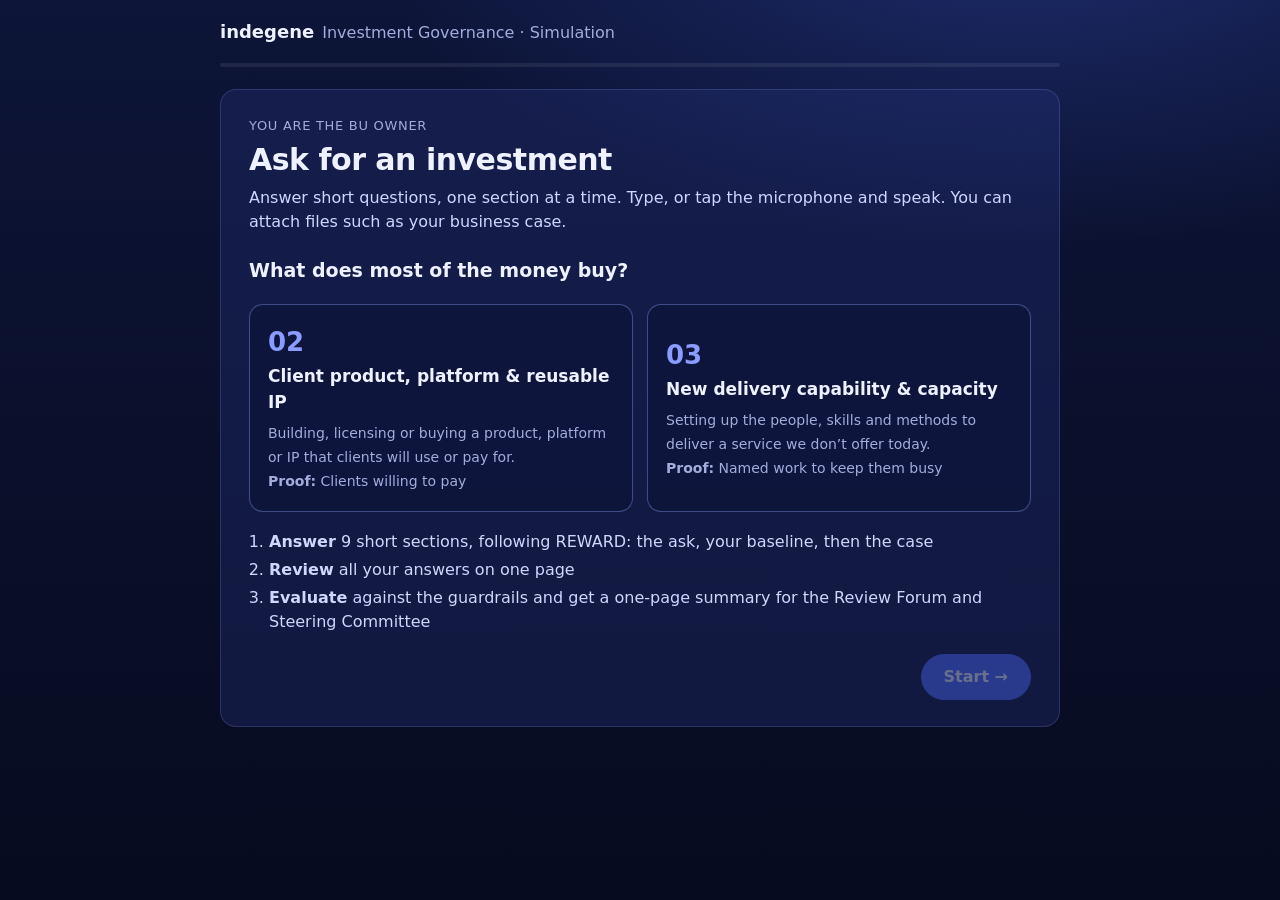
==== commit 65e8229b: "Simulation: attachments, REWARD view, baseline section and tighter questions Co-Authored-By: Claude " ====
--- a/investment-governance-simulation/BU_Owner_Simulation.html
+++ b/investment-governance-simulation/BU_Owner_Simulation.html
@@ -19,6 +19,7 @@
     --g: #3ddc97;
     --a: #ffb547;
     --r: #ff6b7a;
+    --n: #6f7bab;
     --radius: 16px;
   }
   * { box-sizing: border-box; }
@@ -29,7 +30,7 @@
     background-color: var(--bg);
     font-family: "Segoe UI", system-ui, -apple-system, Roboto, Arial, sans-serif; font-size: 16px; line-height: 1.5;
   }
-  .wrap { max-width: 860px; margin: 0 auto; padding: 0 20px 48px; }
+  .wrap { max-width: 880px; margin: 0 auto; padding: 0 20px 48px; }
   header { display: flex; justify-content: space-between; align-items: center; gap: 12px; padding: 18px 0; }
   .brand b { font-size: 18px; } .brand span { color: var(--muted); margin-left: 8px; }
   .chip { font-size: 13px; color: var(--muted); border: 1px solid var(--line-2); border-radius: 999px; padding: 4px 12px; white-space: nowrap; }
@@ -37,6 +38,7 @@
   .progress i { display: block; height: 100%; background: var(--accent); transition: width .3s; }
   .card { background: var(--panel); border: 1px solid var(--line); border-radius: var(--radius); padding: 26px 28px; }
   .eyebrow { color: var(--muted); font-size: 13px; text-transform: uppercase; letter-spacing: .7px; }
+  .eyebrow b { color: #9fb0ff; }
   h1 { font-size: 30px; line-height: 1.2; margin: 6px 0 8px; letter-spacing: -.5px; }
   h2 { font-size: 19px; margin: 0 0 10px; }
   .lead { color: #cfd6ff; margin: 0 0 6px; }
@@ -46,6 +48,8 @@
   .btn:hover:not(:disabled) { background: var(--panel-2); }
   .btn:disabled { opacity: .4; cursor: not-allowed; }
   .btn.primary { background: var(--accent); border-color: var(--accent); font-weight: 600; }
+  .btn.small { padding: 7px 14px; font-size: 14px; display: inline-flex; align-items: center; gap: 6px; }
+  .btn.small svg { width: 16px; height: 16px; }
   .btn.link { border: 0; background: none; padding: 4px 0; color: #9fb0ff; text-decoration: underline; }
   .nav { display: flex; justify-content: space-between; align-items: center; margin-top: 20px; gap: 12px; }
 
@@ -77,9 +81,23 @@
   .mic.on { background: var(--r); border-color: var(--r); animation: pulse 1.2s infinite; }
   @keyframes pulse { 0%,100% { box-shadow: 0 0 0 0 rgba(255,107,122,.55); } 50% { box-shadow: 0 0 0 8px rgba(255,107,122,0); } }
   @media (prefers-reduced-motion: reduce) { .mic.on { animation: none; } }
-  .live { font-size: 13px; color: var(--muted); margin-top: 6px; min-height: 0; }
+  .live { font-size: 13px; color: var(--muted); margin-top: 6px; }
   .live:empty { display: none; }
   audio { display: block; margin-top: 8px; height: 34px; max-width: 100%; }
+
+  /* Attachments */
+  .attach { border-top: 1px solid var(--line); padding-top: 16px; margin-top: 4px; }
+  .attach .row { display: flex; align-items: center; gap: 12px; flex-wrap: wrap; }
+  .attach small { color: var(--faint); }
+  .files { display: flex; flex-wrap: wrap; gap: 8px; margin-top: 10px; }
+  .files:empty { display: none; }
+  .file { display: inline-flex; align-items: center; gap: 8px; background: rgba(5,9,30,.6); border: 1px solid var(--line-2); border-radius: 10px; padding: 6px 8px 6px 10px; font-size: 14px; max-width: 100%; }
+  .file img { width: 34px; height: 34px; object-fit: cover; border-radius: 6px; }
+  .file a { color: var(--text); text-decoration: none; overflow: hidden; text-overflow: ellipsis; white-space: nowrap; max-width: 260px; }
+  .file a:hover { text-decoration: underline; }
+  .file small { color: var(--faint); }
+  .file .x { border: 0; background: none; color: var(--muted); font-size: 18px; line-height: 1; padding: 0 4px; }
+  .file .x:hover { color: var(--r); }
 
   /* Review */
   .rsec { margin-top: 22px; }
@@ -92,7 +110,6 @@
   .notice { margin-top: 16px; padding: 12px 14px; border-radius: 10px; background: rgba(255,181,71,.10); border: 1px solid rgba(255,181,71,.45); font-size: 14px; }
 
   /* Evaluation one-pager */
-  .ev-top { display: flex; justify-content: space-between; gap: 16px; flex-wrap: wrap; align-items: flex-start; }
   .meta { display: flex; flex-wrap: wrap; gap: 8px; margin-top: 8px; }
   .decision { margin: 18px 0 14px; border-radius: 14px; padding: 18px 20px; border: 1px solid; }
   .decision .lbl { font-size: 13px; text-transform: uppercase; letter-spacing: .7px; opacity: .85; }
@@ -102,16 +119,24 @@
   .d-a { border-color: var(--a); background: rgba(255,181,71,.10); } .d-a .val { color: var(--a); }
   .d-r { border-color: var(--r); background: rgba(255,107,122,.10); } .d-r .val { color: var(--r); }
   .d-n { border-color: var(--line-2); background: rgba(255,255,255,.04); } .d-n .val { color: var(--muted); }
+  .sect-h { font-size: 13px; text-transform: uppercase; letter-spacing: .7px; color: var(--muted); margin: 18px 0 8px; }
+  .reward { display: grid; grid-template-columns: repeat(6, 1fr); gap: 8px; }
+  .rw { border: 1px solid var(--line); border-radius: 12px; padding: 10px 11px; background: rgba(5,9,30,.45); }
+  .rw .L { font-size: 22px; font-weight: 800; color: #8a9cff; line-height: 1; }
+  .rw .nm { font-size: 12.5px; font-weight: 600; margin: 4px 0 6px; }
+  .rw .st { font-size: 12.5px; font-weight: 700; }
+  .rw .ln { font-size: 12.5px; color: var(--muted); margin-top: 4px; }
+  .rw.cur { border-color: var(--accent); background: var(--panel-2); }
   .checks { display: grid; grid-template-columns: repeat(3, 1fr); gap: 10px; }
   .chk { border: 1px solid var(--line); border-radius: 12px; padding: 12px 14px; background: rgba(5,9,30,.45); }
   .chk .t { font-size: 13px; color: var(--muted); }
   .chk .s { font-weight: 700; margin-top: 2px; }
   .dot { display: inline-block; width: 10px; height: 10px; border-radius: 50%; margin-right: 7px; vertical-align: 0; }
-  .dot.g { background: var(--g); } .dot.a { background: var(--a); } .dot.r { background: var(--r); }
+  .dot.g { background: var(--g); } .dot.a { background: var(--a); } .dot.r { background: var(--r); } .dot.n { background: var(--n); }
   .cols { display: grid; grid-template-columns: 1fr 1fr; gap: 14px; margin-top: 14px; }
   .box { border: 1px solid var(--line); border-radius: 12px; padding: 14px 16px; background: rgba(5,9,30,.35); }
   .box h3 { margin: 0 0 8px; font-size: 14px; text-transform: uppercase; letter-spacing: .6px; color: var(--muted); }
-  .box ol, .box ul { margin: 0; padding-left: 20px; } .box li { margin: 5px 0; font-size: 14.5px; }
+  .box ol { margin: 0; padding-left: 20px; } .box li { margin: 5px 0; font-size: 14.5px; }
   .box .none { color: var(--faint); font-size: 14px; }
   .route { margin-top: 14px; font-size: 14.5px; }
   .route b { color: #cfd6ff; }
@@ -123,22 +148,27 @@
   .foot { margin-top: 14px; font-size: 12.5px; color: var(--faint); }
   .loading { text-align: center; padding: 40px 0; color: var(--muted); }
 
+  @media (max-width: 760px) {
+    .reward { grid-template-columns: repeat(3, 1fr); }
+  }
   @media (max-width: 680px) {
     .types, .checks, .cols { grid-template-columns: 1fr; }
+    .reward { grid-template-columns: repeat(2, 1fr); }
     .card { padding: 20px 18px; }
     h1 { font-size: 24px; }
     .chip.hide-sm { display: none; }
+    .file a { max-width: 170px; }
   }
   @media print {
-    body { background: #fff; color: #111; font-size: 12px; }
+    body { background: #fff; color: #111; font-size: 11.5px; }
     header, .progress, .no-print, details { display: none !important; }
     .wrap { max-width: none; padding: 0; }
     .card { background: #fff; border: 0; padding: 0; }
-    .lead, .muted, .route b, .chk .t, .box h3, .foot, .eyebrow { color: #444; }
+    .lead, .muted, .route b, .chk .t, .box h3, .foot, .eyebrow, .sect-h, .rw .ln { color: #444; }
     .chip { color: #333; border-color: #bbb; }
-    .chk, .box { background: #fff; border-color: #ccc; }
+    .chk, .box, .rw { background: #fff !important; border-color: #ccc !important; }
     .decision { background: #fff !important; }
-    h1 { font-size: 22px; }
+    h1 { font-size: 20px; }
   }
 </style>
 </head>
@@ -159,11 +189,13 @@
 (function () {
   "use strict";
 
+  // =================== Indicative thresholds (shown as [ ] on screen) ===================
+  var HURDLE_MONTHS = 24;      // payback / break-even hurdle
+  var DOWNSIDE_MONTHS = 36;    // downside-case payback limit
+  var MIN_SIZE_M = 0.1;        // governance threshold
+  var WRITTEN_LIMIT_M = 0.5;   // written-approval limit
+
   // =================== Helpers for the guardrail rules ===================
-  var HURDLE_MONTHS = 24;      // [indicative] payback / break-even hurdle
-  var MIN_SIZE_M = 0.1;        // [indicative] governance threshold
-  var WRITTEN_LIMIT_M = 0.5;   // [indicative] written approval limit
-
   function L(s) { return (s || "").toLowerCase(); }
   var WORDNUM = { zero: 0, none: 0, one: 1, two: 2, three: 3, four: 4, five: 5, six: 6, seven: 7, eight: 8, nine: 9, ten: 10, twelve: 12 };
   function nums(s) {
@@ -186,22 +218,36 @@
   function words(s) { return (s || "").trim().split(/\s+/).filter(Boolean).length; }
   function has(s, re) { return re.test(L(s)); }
   function G(n) { return ["g", n]; } function A(n) { return ["a", n]; } function R(n) { return ["r", n]; }
+  function short(s, n) { s = (s || "").trim().replace(/\.$/, ""); n = n || 70; return s.length > n ? s.slice(0, n - 1) + "…" : s; }
 
   // =================== Questions ===================
-  // q: question · h: example · g: guardrail (shown to the AI evaluator) · c: condition if amber · r: offline rule
-  var ASK = { id: "ask", title: "The ask", sub: "Tell us what you want to invest in.", qs: [
+  // q: question · h: example answer · g: guardrail (given to the AI evaluator) · c: condition if amber · r: offline rule
+  // tag: where the section sits in REWARD and which check it feeds
+  var ASK = { id: "ask", tag: "<b>E</b> · Establish the case", title: "The ask", sub: "What you want to invest in, and why now.", qs: [
     { id: "a1", q: "What is the investment, in one line?", h: "e.g. An AI tool that checks content claims before MLR review",
       g: "Green: a clear one-line description. Amber: vague.", c: "Restate the investment in one clear line",
       r: function (s) { return words(s) >= 6 ? G("Clear description") : A("Too short to understand"); } },
     { id: "a2", q: "How much are you asking for in total?", h: "e.g. $1.5M over 12 months",
-      g: "Green: a total amount of [$0.1M] or more. Red: below [$0.1M] (normal budget, not governed). Amber: no amount.", c: "State the total amount",
+      g: "Green: a total of [$0.1M] or more. Red: below [$0.1M] (normal budget, not governed). Amber: no amount.", c: "State the total amount",
       r: function (s) { var m = moneyM(s); if (m === null) return A("No amount given"); return m < MIN_SIZE_M ? R("Below [$0.1M]: use the normal budget") : G("$" + m + "M"); } },
-    { id: "a3", q: "Who will use or pay for what this money buys?", h: "e.g. Pharma clients will pay a licence",
-      g: "Green: clients use or pay for it. Amber: our own teams use it (that is archetype 04, not this one).", c: "Confirm clients are the ones who use or pay",
-      r: function (s) { return has(s, /client|customer|pharma|brand|biotech/) ? G("Clients use or pay") : A("Sounds internal: check the archetype"); } }
+    { id: "a3", q: "What happens if we don’t invest?", h: "e.g. Clients move to a vendor, and we keep paying $0.84M a year for manual checks",
+      g: "Green: a concrete consequence (lost clients, revenue or cost). Amber: vague.", c: "State what we lose if we don’t invest",
+      r: function (s) { return words(s) >= 6 ? G("Cost of not investing stated") : A("Vague"); } }
   ]};
 
-  var REAL = { id: "real", title: "Is it a real investment?", sub: "Quick facts about the money.", qs: [
+  var BASE = { id: "base", soft: true, tag: "<b>R</b> · Record baseline", title: "Where are you today?", sub: "The starting point. Every later number is compared with this. Your Finance, HR and CRM data will have it.", qs: [
+    { id: "s1", q: "What does your BU spend on this area today, per year?", h: "e.g. $0.84M a year, or nothing: it’s new",
+      g: "Green: an amount, or clearly nothing because it is new. Amber: not given (S&O will record it).", c: "S&O to record today’s spend from the Finance system",
+      r: function (s) { return nums(s).length || has(s, /nothing|\bnone\b|\bnew\b|zero/) ? G("Spend recorded") : A("S&O to record"); } },
+    { id: "s2", q: "How many people work on it today?", h: "e.g. 14 people, about 24,000 hours a year",
+      g: "Green: a headcount or hours, or none. Amber: not given.", c: "S&O to record headcount from HR and timesheets",
+      r: function (s) { return nums(s).length || has(s, /nothing|\bnone\b|nobody|zero/) ? G("Headcount recorded") : A("S&O to record"); } },
+    { id: "s3", q: "What do clients pay us for it today?", h: "e.g. Included in content fees, or nothing yet",
+      g: "Green: an amount or a clear statement. Amber: not given.", c: "S&O to record current revenue from CRM",
+      r: function (s) { return words(s) >= 2 ? G("Current revenue recorded") : A("S&O to record"); } }
+  ]};
+
+  var REAL = { id: "real", tag: "<b>E</b> · Feeds Check 1: Real investment?", title: "Is it a real investment?", sub: "Quick facts about the money.", qs: [
     { id: "b1", q: "Is any of this amount already in your approved budget for this year?", h: "All, part, or none",
       g: "Green: none (new spend). Amber: part (only the extra is governed). Red: all of it (business as usual).", c: "Govern only the amount above the approved budget",
       r: function (s) {
@@ -214,7 +260,7 @@
       r: function (s) { if (has(s, /\bno\b|\bnot\b/)) return G("Not M&A"); if (has(s, /\byes\b|acqui|buy(ing)? a company/)) return R("M&A is handled separately"); return A("Unclear"); } },
     { id: "b3", q: "In which month does spending start, and in which month does it end?", h: "e.g. January 2027 to December 2027",
       g: "Green: a start and an end. Red: no end (that is a running cost). Amber: only one date.", c: "Confirm the start and end month",
-      r: function (s) { if (has(s, /ongoing|no end|indefinite|open.ended|permanent/)) return R("No end date: a running cost"); var d = dates(s); return d >= 2 ? G("Start and end given") : A("Add an end date"); } },
+      r: function (s) { if (has(s, /ongoing|no end|indefinite|open.ended|permanent/)) return R("No end date: a running cost"); return dates(s) >= 2 ? G("Start and end given") : A("Add an end date"); } },
     { id: "b4", q: "Who is the one person accountable for results?", h: "One name or role",
       g: "Green: one person. Amber: two names. Red: a committee or shared ownership.", c: "Name one accountable owner",
       r: function (s) { if (has(s, /committee|jointly|shared|both/)) return R("No single owner"); if (has(s, /\band\b|\//)) return A("More than one name"); return G("One owner"); } },
@@ -228,7 +274,7 @@
         if (n >= 5) return G(n + " of 6 cost types listed");
         if (n >= 3) return A("Missing: " + miss.join(", "));
         return R("Most cost types missing"); } },
-    { id: "b6", q: "After the investment period, what will it cost each year to keep it running, and which budget pays?", h: "e.g. $0.27M a year, paid from BU A's operating budget",
+    { id: "b6", q: "After the investment period, what will it cost each year to keep it running, and which budget pays?", h: "e.g. $0.27M a year, paid from BU A’s operating budget",
       g: "Green: an amount and who pays, or clearly self-funding from client work. Amber: amount without payer. Red: unknown.", c: "Agree which budget carries the running cost",
       r: function (s) {
         if (has(s, /don.t know|unknown|tbd|not sure/)) return R("Running cost unknown");
@@ -238,11 +284,17 @@
         return A("No running cost given"); } }
   ]};
 
+  function splitRule(s) {
+    if (has(s, /\b(all|upfront|up front|one go|single|lump)\b/)) return A("One lump sum");
+    return nums(s).length >= 2 && words(s) >= 8 ? G("Instalments tied to results") : A("Instalments not clear");
+  }
+
   var ARCH = {
     "02": {
       name: "Client product, platform & reusable IP", short: "Client product & IP",
       blurb: "Building, licensing or buying a product, platform or IP that clients will use or pay for.",
-      proof: "Clients willing to pay", first: "the prototype",
+      proof: "Clients willing to pay", first: "the first instalment (prototype)",
+      checkpoints: "Prototype by month [3] · paid pilots by month [6–9] · scale by month [12]",
       sections: [
         { id: "p1", title: "Is the client problem real?", sub: "Who outside Indegene has this problem?", qs: [
           { id: "p1a", q: "How many clients outside Indegene have told you they have this problem? Name them.", h: "e.g. Three: Client X, Client Y, Client Z",
@@ -252,33 +304,27 @@
             g: "Green: signed agreement. Amber: letter of intent or MoU. Red: verbal only or none.", c: "Sign a design-partner agreement before the next instalment",
             r: function (s) { if (has(s, /letter of intent|\bloi\b|\bmou\b/)) return A("Letter of intent only"); if (has(s, /not signed|unsigned/)) return A("Not yet signed"); if (has(s, /signed|contract/)) return G("Signed agreement"); if (has(s, /verbal|none|\bno\b/)) return R("Verbal only"); return A("Unclear"); } },
           { id: "p1c", q: "Who at the client owns the budget for this?", h: "A job title",
-            g: "Green: a named role. Red: unknown.", c: "Identify the budget owner",
+            g: "Green: a named role. Red: unknown.", c: "",
             r: function (s) { if (has(s, /unknown|not sure|don.t know|tbd/)) return R("Budget owner unknown"); return words(s) >= 2 ? G("Budget owner named") : A("Unclear"); } },
           { id: "p1d", q: "What do they spend on this problem today?", h: "e.g. About $1M a year",
             g: "Green: an amount. Amber: unknown.", c: "Confirm what clients spend today",
             r: function (s) { return nums(s).length ? G("Spend given") : A("Spend unknown"); } }
         ]},
         { id: "p2", title: "What can be reused?", sub: "How much already exists.", qs: [
-          { id: "p2a", q: "Which existing Indegene asset does this build on?", h: "e.g. Content SuperApp core, or none",
-            g: "Green: names an existing asset. Amber: none.", c: "Show which existing asset it builds on",
-            r: function (s) { return has(s, /\bnone\b|nothing|from scratch/) ? A("Built from scratch") : G("Builds on existing asset"); } },
+          { id: "p2a", q: "Which existing Indegene asset does this build on, and how many use cases already run on it?", h: "e.g. Content SuperApp core, 2 use cases live. Or: none",
+            g: "Green: names an asset already running at least one use case. Amber: none, or not yet proven.", c: "Prove the core in one use case before scaling",
+            r: function (s) { if (has(s, /\bnone\b|nothing|from scratch/) || maxNum(s) === 0) return A("Core not proven yet"); return G("Builds on a running asset"); } },
           { id: "p2b", q: "Roughly what share of the build already exists?", h: "e.g. 60%",
             g: "Green: 30% or more. Amber: under 30% or unknown.", c: "Show the reusable share of the build",
             r: function (s) { var p = pcts(s); if (!p.length) return A("No % given"); return p[0] >= 30 ? G(p[0] + "% exists") : A("Only " + p[0] + "% exists"); } },
-          { id: "p2c", q: "How many use cases or clients does that core already run?", h: "A number",
-            g: "Green: 1 or more. Amber: none.", c: "Prove the core in one use case before scaling",
-            r: function (s) { var n = maxNum(s); if (n === null || n === 0 || has(s, /\bnone\b/)) return A("Core not proven yet"); return G(n + " running"); } },
           { id: "p2d", q: "How much custom work will each new client need?", h: "As a % of the build",
             g: "Green: [20%] or less. Amber: over [20%]. Red: over 40%.", c: "Cap custom work per client at [20%], shown in the prototype",
             r: function (s) { var p = pcts(s); if (!p.length) return A("No % given"); var v = p[0]; return v > 40 ? R(v + "%: every client is a rebuild") : v > 20 ? A(v + "%, above [20%]") : G(v + "%"); } }
         ]},
         { id: "p3", title: "Build, partner or buy?", sub: "Why build it ourselves?", qs: [
-          { id: "p3a", q: "Did you price at least one partner or vendor option?", h: "Yes or no",
-            g: "Green: yes. Amber: no.", c: "Price one partner or vendor option side by side",
-            r: function (s) { if (has(s, /\bno\b|\bnot\b/)) return A("No alternative priced"); return has(s, /yes|priced|compared/) ? G("Alternative priced") : A("Unclear"); } },
-          { id: "p3b", q: "For each option: what does it cost, and how many months to the first paying client?", h: "e.g. Build $1.5M, 8 months. Vendor $0.4M a year, 4 months",
-            g: "Green: cost and time for at least two options. Amber: incomplete.", c: "Add cost and time to first client for each option",
-            r: function (s) { return nums(s).length >= 2 ? G("Options compared") : A("Comparison incomplete"); } },
+          { id: "p3a", q: "What would the best partner or vendor option cost, and how soon would it reach the first paying client?", h: "e.g. Vendor licence $0.4M a year, first client in 4 months. Or: not priced",
+            g: "Green: an alternative priced with cost and time. Amber: not priced.", c: "Price one partner or vendor option side by side",
+            r: function (s) { if (has(s, /not priced|didn.t|did not|\bnone\b|^no\b/)) return A("No alternative priced"); return nums(s).length ? G("Alternative priced") : A("No cost or time given"); } },
           { id: "p3c", q: "If we build, do we own the code, the data rights and the IP?", h: "Yes or no for each",
             g: "Green: yes to all. Amber: any no or partial.", c: "Secure code, data and IP rights",
             r: function (s) { if (has(s, /\bno\b|\bnot\b|partly|partial/)) return A("Not full ownership"); return has(s, /yes|own/) ? G("We own it") : A("Unclear"); } },
@@ -286,7 +332,7 @@
             g: "Green: a specific reason. Red: blank or generic.", c: "",
             r: function (s) { return words(s) >= 6 ? G("Clear difference") : R("No clear difference"); } }
         ]},
-        { id: "p4", title: "Is the plan realistic?", sub: "Dates, team and full cost.", qs: [
+        { id: "p4", title: "Is the plan realistic?", sub: "Dates, team, and how the money is released.", qs: [
           { id: "p4a", q: "What are the dates for the prototype, the first paid pilot and scale?", h: "e.g. March, August, December 2027",
             g: "Green: three dates. Amber: one or two. Red: none.", c: "Fix dates for prototype, paid pilot and scale",
             r: function (s) { var d = dates(s); return d >= 3 ? G("Milestones dated") : d >= 1 ? A("Some dates missing") : R("No dates"); } },
@@ -295,7 +341,10 @@
             r: function (s) { if (has(s, /partly|partial|some|to be hired|hire|recruit/)) return A("Team not fully in place"); return has(s, /in place|existing|already|yes/) ? G("Team in place") : A("Unclear"); } },
           { id: "p4c", q: "Does the plan include a security review and approval to use client data?", h: "Yes or no",
             g: "Green: yes, both. Red: no.", c: "",
-            r: function (s) { if (has(s, /\bno\b|\bnot\b/)) return R("Security or data approval missing"); return has(s, /yes|included|in the plan/) ? G("Included") : A("Unclear"); } }
+            r: function (s) { if (has(s, /\bno\b|\bnot\b/)) return R("Security or data approval missing"); return has(s, /yes|included|in the plan/) ? G("Included") : A("Unclear"); } },
+          { id: "p4d", q: "How would you split the money into 2–3 instalments, and what result unlocks each?", h: "e.g. $0.4M for the prototype; $0.6M once a design partner signs; $0.5M once 3 clients pay",
+            g: "Green: 2–3 instalments, each unlocked by a measurable result. Amber: one lump sum or results unclear.", c: "Agree instalments, each unlocked by a measurable result",
+            r: splitRule }
         ]},
         { id: "p5", title: "Will clients pay?", sub: "Price, pilots and margin.", qs: [
           { id: "p5a", q: "How will clients pay?", h: "Licence, per use, per asset, or not decided",
@@ -307,19 +356,17 @@
           { id: "p5c", q: "What turns a pilot into a paid contract?", h: "The trigger, e.g. a result the client must see",
             g: "Green: a clear trigger. Amber: blank or vague.", c: "Define the pilot-to-paid trigger",
             r: function (s) { return words(s) >= 6 ? G("Trigger defined") : A("Trigger vague"); } },
-          { id: "p5d", q: "What does it cost to serve one client for a year?", h: "e.g. $90k",
-            g: "Green: an amount. Amber: unknown.", c: "Confirm cost to serve per client",
-            r: function (s) { return nums(s).length ? G("Cost to serve given") : A("Cost to serve unknown"); } },
-          { id: "p5e", q: "What are revenue and margin with [3] clients?", h: "e.g. $0.9M a year, 70% margin",
-            g: "Green: revenue and margin. Amber: one of them missing.", c: "Model revenue and margin at [3] clients",
-            r: function (s) { return nums(s).length && has(s, /%|margin/) ? G("Revenue and margin given") : A("Margin missing"); } }
+          { id: "p5e", q: "With [3] clients, what are the revenue, the cost to serve and the margin?", h: "e.g. $0.9M revenue a year, $90k per client to serve, 70% margin",
+            g: "Green: revenue, cost to serve and margin. Amber: some missing.", c: "Model revenue, cost to serve and margin at [3] clients",
+            r: function (s) { return nums(s).length >= 2 && has(s, /%|margin/) ? G("Revenue and margin given") : A("Margin or cost to serve missing"); } }
         ]}
       ]
     },
     "03": {
       name: "New delivery capability & capacity", short: "New delivery capability",
       blurb: "Setting up the people, skills and methods to deliver a service we don’t offer today.",
-      proof: "Named work to keep them busy", first: "the first named project’s team",
+      proof: "Named work to keep them busy", first: "the first instalment (first project’s team)",
+      checkpoints: "Team in place · first billable work · billable share [50%]+ · break-even on track",
       sections: [
         { id: "d1", title: "Which new offering does it enable?", sub: "The service and the work waiting for it.", qs: [
           { id: "d1a", q: "Do we sell this service today?", h: "Yes or no",
@@ -338,7 +385,7 @@
         ]},
         { id: "d2", title: "Who can we move, and who covers?", sub: "Use our own people first.", qs: [
           { id: "d2a", q: "How many of the roles can be filled by people already at Indegene?", h: "A number",
-            g: "Green: a number (even zero, if explained). Amber: not checked.", c: "Check who can move internally before hiring",
+            g: "Green: a number (even zero, if checked). Amber: not checked.", c: "Check who can move internally before hiring",
             r: function (s) { return nums(s).length ? G("Internal moves checked") : A("Not checked"); } },
           { id: "d2b", q: "Who covers their current work, and at what cost?", h: "e.g. 2 contractors at $8k a month",
             g: "Green: a cover plan with cost. Amber: no plan.", c: "Agree who covers the moved people’s work",
@@ -348,34 +395,28 @@
             r: function (s) { if (has(s, /not yet|\bno\b|pending|progress|discuss/)) return A("Managers not agreed yet"); return has(s, /yes|agreed/) ? G("Managers agreed") : A("Unclear"); } }
         ]},
         { id: "d3", title: "What do we hire or buy in?", sub: "New people and outside help.", qs: [
-          { id: "d3a", q: "How many external hires, and what does each cost per year?", h: "e.g. 8 hires at about $55k each",
-            g: "Green: number and cost. Amber: missing.", c: "Confirm number of hires and cost",
+          { id: "d3a", q: "How many external hires, and what else do you buy in (contractors, tools, certification)? With cost.", h: "e.g. 8 hires at $55k a year each; certification $20k",
+            g: "Green: numbers with cost. Amber: missing.", c: "Confirm hires and outside costs",
             r: function (s) { return nums(s).length ? G("Hires and cost given") : A("Not given"); } },
-          { id: "d3b", q: "Any contractors, partners, tools or certifications to buy?", h: "List them with cost, or say none",
-            g: "Green: listed or none. Amber: blank.", c: "List outside costs",
-            r: function (s) { return words(s) >= 1 ? G("Outside costs stated") : A("Not stated"); } },
           { id: "d3c", q: "How many weeks will hiring take?", h: "A number of weeks",
-            g: "Green: given and before the first deal starts. Red: hiring ends after the first deal starts.", c: "Align hiring time with the first deal’s start",
+            g: "Green: given, and done before the first deal starts. Red: hiring ends after the first deal starts.", c: "Align hiring time with the first deal’s start",
             r: function (s) { return nums(s).length ? G("Hiring time given") : A("Not given"); } }
         ]},
-        { id: "d4", title: "When can it deliver?", sub: "From set-up to billable work.", qs: [
-          { id: "d4a", q: "When does the first billable work start?", h: "A month",
-            g: "Green: a date. Amber: unknown.", c: "Fix the first billable date",
-            r: function (s) { return dates(s) || nums(s).length ? G("Date given") : A("No date"); } },
-          { id: "d4b", q: "What has to be in place before then?", h: "e.g. Training, certification, tools, client access",
-            g: "Green: listed. Amber: blank.", c: "List what must be ready before delivery",
-            r: function (s) { return words(s) >= 3 ? G("Prerequisites listed") : A("Not listed"); } },
+        { id: "d4", title: "When can it deliver?", sub: "From set-up to billable work, and how the money is released.", qs: [
+          { id: "d4a", q: "When does the first billable work start, and what must be ready before then?", h: "e.g. March 2027, after training and certification",
+            g: "Green: a date and the prerequisites. Amber: one of them missing.", c: "Fix the first billable date and what must be ready",
+            r: function (s) { var d = dates(s) || nums(s).length; if (d && words(s) >= 5) return G("Date and prerequisites given"); return d ? A("Prerequisites not listed") : A("No date"); } },
           { id: "d4c", q: "What share of the team’s time will be billable in months 1–3, and in months 4–6?", h: "e.g. 40%, then 75%",
-            g: "Green: 50% or more by months 4–6. Amber: below 50%.", c: "Reach [50%]+ billable by months 4–6, or phase the hiring",
-            r: function (s) { var p = pcts(s); if (!p.length) return A("Not given"); var v = p[p.length - 1]; return v >= 50 ? G(v + "% billable by months 4–6") : A("Only " + v + "% billable"); } }
+            g: "Green: [50%] or more by months 4–6. Amber: below.", c: "Reach [50%]+ billable by months 4–6, or phase the hiring",
+            r: function (s) { var p = pcts(s); if (!p.length) return A("Not given"); var v = p[p.length - 1]; return v >= 50 ? G(v + "% billable by months 4–6") : A("Only " + v + "% billable"); } },
+          { id: "d4d", q: "How would you split the money into 2–3 instalments, and what result unlocks each?", h: "e.g. $0.4M for the first 6 people once Client X starts; $0.5M once Client Y signs",
+            g: "Green: 2–3 instalments, each unlocked by a measurable result. Amber: one lump sum or results unclear.", c: "Agree instalments, each unlocked by a measurable result",
+            r: splitRule }
         ]},
         { id: "d5", title: "When does it break even?", sub: "Cost against named revenue.", qs: [
-          { id: "d5a", q: "What does the full team cost per month?", h: "e.g. $95k a month",
-            g: "Green: an amount. Amber: unknown.", c: "Confirm monthly team cost",
-            r: function (s) { return nums(s).length ? G("Monthly cost given") : A("Not given"); } },
-          { id: "d5b", q: "What revenue does the named work bring in each month?", h: "e.g. $70k a month from March",
-            g: "Green: an amount by month. Amber: unknown.", c: "Confirm monthly revenue from named work",
-            r: function (s) { return nums(s).length ? G("Monthly revenue given") : A("Not given"); } },
+          { id: "d5a", q: "What does the full team cost per month, and what revenue does the named work bring per month?", h: "e.g. $95k a month cost; $70k a month revenue from March",
+            g: "Green: both monthly figures. Amber: one missing.", c: "Confirm monthly cost and revenue",
+            r: function (s) { var n = nums(s).length; return n >= 2 ? G("Cost and revenue given") : n ? A("One figure missing") : A("Not given"); } },
           { id: "d5c", q: "In which month does total revenue catch up with total cost?", h: "e.g. Month 14",
             g: "Green: within [24 months]. Red: later.", c: "Show the break-even month",
             r: function (s) { var n = maxNum(s); if (n === null) return A("Not given"); return n > HURDLE_MONTHS ? R("Month " + n + ": beyond [24]") : G("Month " + n); } },
@@ -387,47 +428,47 @@
     }
   };
 
-  var RET = { id: "ret", title: "Is the return worth it?", sub: "Finance will check these numbers against the baseline.", qs: [
-    { id: "r1", q: "What revenue or savings do you expect in years 1, 2 and 3?", h: "e.g. Year 1: $0.15M, Year 2: $1.2M, Year 3: $2.1M",
-      g: "Green: figures for each year. Amber: incomplete.", c: "Add year-by-year revenue",
-      r: function (s) { return nums(s).length >= 2 ? G("Year-by-year given") : A("Incomplete"); } },
-    { id: "r2", q: "What is the total cost in years 1, 2 and 3, including running cost?", h: "e.g. Year 1: $1.5M, Year 2: $0.4M, Year 3: $0.5M",
-      g: "Green: figures for each year. Amber: incomplete.", c: "Add year-by-year cost",
-      r: function (s) { return nums(s).length >= 2 ? G("Year-by-year given") : A("Incomplete"); } },
-    { id: "r3", q: "Which single assumption, if wrong, hurts the return most?", h: "e.g. That pilots convert to paid licences",
+  var RET = { id: "ret", tag: "<b>E</b> · Feeds Check 3: Return worth it?", title: "Is the return worth it?", sub: "Finance checks these against the baseline, the [24-month] payback hurdle and a downside case. Attach your business case if you have one.", qs: [
+    { id: "r1", q: "What revenue (or savings) and what total cost do you expect in years 1, 2 and 3?", h: "e.g. Revenue $0.15M, $1.2M, $2.1M. Cost $1.5M, $0.4M, $0.5M. Or attach the business case below",
+      g: "Green: revenue and cost for each year. Amber: incomplete.", c: "Add year-by-year revenue and cost",
+      r: function (s) { var n = nums(s).length; return n >= 4 ? G("Year-by-year given") : n ? A("Incomplete") : A("No figures"); } },
+    { id: "r2", q: "Which single assumption, if wrong, hurts the return most?", h: "e.g. That pilots convert to paid licences",
       g: "Green: one named assumption. Amber: blank.", c: "Track the key assumption at each checkpoint",
       r: function (s) { return words(s) >= 4 ? G("Key assumption named") : A("Not named"); } },
-    { id: "r4", q: "If only half the clients or deals come, what happens to payback?", h: "e.g. Payback moves from 20 to 34 months",
-      g: "Green: a downside within [36 months]. Amber: vague. Red: never pays back.", c: "Add a downside case",
-      r: function (s) { if (has(s, /never|no payback|loss/)) return R("Downside never pays back"); var n = maxNum(s); if (n !== null && n > 36 && has(s, /month/)) return R("Downside beyond [36 months]"); return words(s) >= 5 ? G("Downside stated") : A("Downside vague"); } }
+    { id: "r3", q: "If only half the clients or deals come, what happens to payback?", h: "e.g. Payback moves from 20 to 34 months",
+      g: "Green: a downside within [36 months]. Amber: vague. Red: never pays back, or beyond [36 months].", c: "Add a downside case",
+      r: function (s) { if (has(s, /never|no payback|loss/)) return R("Downside never pays back"); var n = maxNum(s); if (n !== null && n > DOWNSIDE_MONTHS && has(s, /month/)) return R("Downside beyond [36 months]"); return words(s) >= 5 ? G("Downside stated") : A("Downside vague"); } }
   ]};
 
   // Sample answers to rehearse the demo
   var SAMPLES = {
     "02": {
       a1: "ClaimCheck: an AI tool that checks every claim in promotional content against approved references before it goes to the client's MLR review.",
-      a2: "$1.5M over 12 months", a3: "Pharma clients will pay an annual licence to use it.",
+      a2: "$1.5M over 12 months", a3: "Clients move to a vendor tool, and we keep spending $0.84M a year on manual claims checks.",
+      s1: "$0.84M a year on manual claims checks.", s2: "14 reviewers, about 24,000 hours a year.", s3: "Included in content fees; not billed separately.",
       b1: "None of it. This is new spend, not in this year's budget.", b2: "No.", b3: "Starts January 2027, ends December 2027.", b4: "BU A product lead.",
       b5: "People (6 engineers), tools and licences, AI model usage and cloud hosting, security and privacy review, client onboarding and support. Contingency included.",
       b6: "About $0.27M a year (support, hosting, model usage), paid from BU A's operating budget and covered by licence revenue.",
       p1a: "Three: two large pharma clients and one mid-size biotech described it in their quarterly reviews.",
       p1b: "One has signed a letter of intent; the agreement is with their legal team.",
       p1c: "Head of MLR operations at each client.", p1d: "About $1.1M a year each on extra MLR review cycles.",
-      p2a: "Content SuperApp core.", p2b: "About 60% of the build already exists.", p2c: "Two use cases already run on it.",
+      p2a: "Content SuperApp core; two use cases already run on it.", p2b: "About 60% of the build already exists.",
       p2d: "About 25% custom work per client in the first year.",
-      p3a: "Yes, we priced one vendor licence.", p3b: "Build: $1.5M once, first client in 8 months. Vendor: $0.4M every year, first client in 4 months.",
+      p3a: "A vendor licence would cost $0.4M every year and reach the first client in 4 months.",
       p3c: "Yes, we own the code, data rights and IP if we build.", p3d: "It uses our own MLR reference library, which no vendor has.",
       p4a: "Prototype March 2027, first paid pilot August 2027, scale December 2027.",
       p4b: "Partly: 4 of 6 engineers are in place, 2 to be hired.", p4c: "Yes, both are in the plan and the budget.",
+      p4d: "$0.4M for the prototype; $0.6M once a design partner signs; $0.5M once 3 clients pay.",
       p5a: "Annual licence per client.", p5b: "Yes, paid pilots at $60k for 3 months, credited to the licence.",
       p5c: "If the pilot cuts MLR review cycles by 20% or more, the client converts to the annual licence.",
-      p5d: "About $90k per client per year.", p5e: "$0.9M revenue a year at 3 clients, about 70% margin.",
-      r1: "Year 1: $0.15M, Year 2: $1.2M, Year 3: $2.1M.", r2: "Year 1: $1.5M, Year 2: $0.4M, Year 3: $0.5M.",
-      r3: "That pilots convert to paid licences.", r4: "With half the clients, payback moves from about 20 months to about 34 months."
+      p5e: "$0.9M revenue a year at 3 clients, $90k per client to serve, about 70% margin.",
+      r1: "Revenue: $0.15M, $1.2M, $2.1M. Cost: $1.5M, $0.4M, $0.5M.",
+      r2: "That pilots convert to paid licences.", r3: "With half the clients, payback moves from about 20 months to about 34 months."
     },
     "03": {
       a1: "Set up a team to run patient-support program operations for pharma clients, a service we don't offer today.",
-      a2: "$0.9M over 9 months", a3: "Pharma clients will buy the new service; the new team delivers it.",
+      a2: "$0.9M over 9 months", a3: "Two client deals go to a competitor, and we can't offer patient-support services at all.",
+      s1: "Nothing: it's a new service.", s2: "None today; 4 people in operations have related skills.", s3: "Nothing yet.",
       b1: "None. Not in this year's budget.", b2: "No.", b3: "From February 2027 to October 2027.", b4: "BU A delivery head.",
       b5: "People (hires and moved staff), tools and licences, a vendor for call-centre tooling, compliance review and certification, onboarding and training.",
       b6: "Nothing extra after 9 months: the team is then paid by client projects.",
@@ -435,27 +476,35 @@
       d1c: "12 people: 1 lead, 2 clinicians, 9 coordinators, starting February to April 2027.", d1d: "About 9 months of named work.",
       d2a: "4 of the 12 can move from our existing operations team.", d2b: "Their current work will be covered by 2 contractors at $8k a month.",
       d2c: "Not yet; discussions are in progress.",
-      d3a: "8 external hires at about $55k a year each.", d3b: "Certification in patient-safety reporting, about $20k.", d3c: "6 to 8 weeks.",
-      d4a: "March 2027.", d4b: "Training, safety-reporting certification and access to the client's systems.", d4c: "40% in months 1 to 3, 75% in months 4 to 6.",
-      d5a: "About $95k a month at full size.", d5b: "$70k a month from March, $140k a month from June if Client Y signs.", d5c: "Month 14.",
+      d3a: "8 external hires at about $55k a year each; safety-reporting certification about $20k.", d3c: "6 to 8 weeks.",
+      d4a: "March 2027, after training, certification and access to the client's systems.", d4c: "40% in months 1 to 3, 75% in months 4 to 6.",
+      d4d: "$0.4M for the first 6 people once Client X starts; $0.5M for the rest once Client Y signs.",
+      d5a: "About $95k a month cost; $70k a month revenue from March, $140k from June if Client Y signs.", d5c: "Month 14.",
       d5d: "About 6 months on Client X alone.",
-      r1: "Year 1: $1.1M, Year 2: $1.7M, Year 3: $1.8M.", r2: "Year 1: $1.0M, Year 2: $1.2M, Year 3: $1.25M.",
-      r3: "That Client Y signs by June.", r4: "Without Client Y, break-even moves from month 14 to about month 22."
+      r1: "Revenue: $1.1M, $1.7M, $1.8M. Cost: $1.0M, $1.2M, $1.25M.",
+      r2: "That Client Y signs by June.", r3: "Without Client Y, break-even moves from month 14 to about month 22."
     }
   };
 
   // =================== State ===================
-  var KEY = "igsim.v1";
+  var KEY = "igsim.v2";
   var state = { screen: "start", arch: null, step: 0, answers: {} };
-  var audio = {};     // id -> object URL (kept for this session only)
-  var result = null;  // last evaluation
+  var audio = {};     // question id -> object URL (this session only)
+  var files = {};     // section id -> [{name, size, type, url, file}] (this session only)
+  var result = null;
   try { var saved = JSON.parse(localStorage.getItem(KEY) || "null"); if (saved && saved.answers) { state.arch = saved.arch; state.answers = saved.answers; } } catch (e) {}
   function save() { try { localStorage.setItem(KEY, JSON.stringify({ arch: state.arch, answers: state.answers })); } catch (e) {} }
 
-  function sections() { return state.arch ? [ASK, REAL].concat(ARCH[state.arch].sections, [RET]) : []; }
+  function sections() { return state.arch ? [ASK, BASE, REAL].concat(ARCH[state.arch].sections, [RET]) : []; }
   function allQs() { var out = []; sections().forEach(function (s) { s.qs.forEach(function (q) { out.push({ sec: s, q: q }); }); }); return out; }
-
-  // =================== Claude runtime (only when published as an Artifact) ===================
+  function allFiles() { var out = []; sections().forEach(function (s) { (files[s.id] || []).forEach(function (f) { out.push({ sec: s, f: f }); }); }); return out; }
+  function tagFor(s) {
+    if (s.tag) return s.tag;
+    var k = ARCH[state.arch].sections.indexOf(s);
+    return "<b>E</b> · Feeds Check 2: Proof good enough? · question " + (k + 1) + " of 5";
+  }
+
+  // =================== Claude runtime (only when published on claude.ai) ===================
   var dictation = null, sampler = null;
   if (window.claude && typeof window.claude.use === "function") {
     window.claude.use("dictation").then(function (d) { if (d) { dictation = d; wireDictation(); } }).catch(function () {});
@@ -465,7 +514,8 @@
   // =================== Voice ===================
   var MIC = '<svg viewBox="0 0 24 24" fill="none" stroke="currentColor" stroke-width="2" stroke-linecap="round" stroke-linejoin="round" aria-hidden="true"><rect x="9" y="3" width="6" height="11" rx="3"/><path d="M5 11a7 7 0 0 0 14 0M12 18v3"/></svg>';
   var STOP = '<svg viewBox="0 0 24 24" fill="currentColor" aria-hidden="true"><rect x="7" y="7" width="10" height="10" rx="2"/></svg>';
-  var active = null; // { id, rec, sr, stream }
+  var CLIP = '<svg viewBox="0 0 24 24" fill="none" stroke="currentColor" stroke-width="2" stroke-linecap="round" stroke-linejoin="round" aria-hidden="true"><path d="M21 11.5l-8.6 8.6a5 5 0 0 1-7.1-7.1l8.6-8.6a3.3 3.3 0 0 1 4.7 4.7l-8.6 8.6a1.7 1.7 0 0 1-2.4-2.4l7.9-7.9"/></svg>';
+  var active = null;
 
   function appendText(id, text) {
     var ta = document.getElementById("ta-" + id); if (!ta || !text) return;
@@ -478,17 +528,12 @@
     b.classList.toggle("on", on); b.innerHTML = on ? STOP : MIC;
     b.setAttribute("aria-label", on ? "Stop recording" : "Record answer");
   }
-
   function wireDictation() {
     dictation.onPartial(function (e) { if (active) setLive(active.id, "Hearing: " + e.text); });
     dictation.onFinal(function (e) { if (active) { appendText(active.id, e.text); setLive(active.id, ""); } });
-    dictation.onState(function (e) {
-      if (e.state === "idle" && active) { setMicBtn(active.id, false); setLive(active.id, ""); active = null; }
-    });
-  }
-
+    dictation.onState(function (e) { if (e.state === "idle" && active) { setMicBtn(active.id, false); setLive(active.id, ""); active = null; } });
+  }
   function toggleMic(id) {
-    // Published on claude.ai: speech goes straight to text
     if (dictation) {
       if (active) { var was = active.id; dictation.stop().catch(function () {}); if (was === id) return; }
       active = { id: id }; setMicBtn(id, true); setLive(id, "Listening…");
@@ -498,7 +543,6 @@
       });
       return;
     }
-    // Opened as a file: record audio, and transcribe where the browser can
     if (active) { var prev = active.id; stopRecording(); if (prev === id) return; }
     if (!navigator.mediaDevices || !window.MediaRecorder) { setLive(id, "Recording isn’t available in this browser. Please type."); return; }
     navigator.mediaDevices.getUserMedia({ audio: true }).then(function (stream) {
@@ -541,6 +585,22 @@
   }
   function stopAnyVoice() { if (dictation && active) { dictation.stop().catch(function () {}); } else stopRecording(); }
 
+  // =================== Attachments ===================
+  function kb(n) { return n < 1024 * 1024 ? Math.max(1, Math.round(n / 1024)) + " KB" : (n / 1048576).toFixed(1) + " MB"; }
+  function isImg(f) { return /^image\//.test(f.type); }
+  function fileChips(secId, removable) {
+    return (files[secId] || []).map(function (f, i) {
+      return '<span class="file">' + (isImg(f) ? '<img src="' + f.url + '" alt="">' : "") +
+        '<a href="' + f.url + '" download="' + esc(f.name) + '" target="_blank" rel="noopener" title="' + esc(f.name) + '">' + esc(f.name) + '</a><small>' + kb(f.size) + '</small>' +
+        (removable ? '<button class="x" data-rm="' + secId + ':' + i + '" aria-label="Remove ' + esc(f.name) + '">×</button>' : "") + '</span>';
+    }).join("");
+  }
+  function addFiles(secId, list) {
+    files[secId] = files[secId] || [];
+    Array.prototype.forEach.call(list, function (f) { files[secId].push({ name: f.name, size: f.size, type: f.type, url: URL.createObjectURL(f), file: f }); });
+    var el = document.getElementById("files-" + secId); if (el) el.innerHTML = fileChips(secId, true);
+  }
+
   // =================== Rendering ===================
   var app = document.getElementById("app");
   function esc(s) { return String(s == null ? "" : s).replace(/[&<>"']/g, function (c) { return { "&": "&amp;", "<": "&lt;", ">": "&gt;", '"': "&quot;", "'": "&#39;" }[c]; }); }
@@ -556,7 +616,6 @@
     else if (state.screen === "eval") { cs.textContent = "Evaluation"; bar.style.width = "100%"; }
     else bar.style.width = "0";
   }
-
   function render() {
     setHeader();
     if (state.screen === "start") renderStart();
@@ -572,14 +631,14 @@
       '<div class="card">' +
       '<div class="eyebrow">You are the BU owner</div>' +
       '<h1>Ask for an investment</h1>' +
-      '<p class="lead">Answer a few short questions, section by section. Type, or tap the microphone and speak. At the end, review your answers and see how the investment governance process would decide.</p>' +
-      '<h2 style="margin-top:22px">What kind of investment is it?</h2>' +
+      '<p class="lead">Answer short questions, one section at a time. Type, or tap the microphone and speak. You can attach files such as your business case.</p>' +
+      '<h2 style="margin-top:22px">What does most of the money buy?</h2>' +
       '<div class="types">' +
       ["02", "03"].map(function (k) {
         return '<button class="type' + (state.arch === k ? " sel" : "") + '" data-arch="' + k + '"><div class="n">' + k + '</div><b>' + ARCH[k].name + '</b><span>' + ARCH[k].blurb + '</span><br><span><b style="display:inline;font-size:14px">Proof:</b> ' + ARCH[k].proof + '</span></button>';
       }).join("") +
       '</div>' +
-      '<ol class="steps"><li>Answer each section</li><li>Review all your answers on one page</li><li>Evaluate against the guardrails and get a one-page summary</li></ol>' +
+      '<ol class="steps"><li><b>Answer</b> 9 short sections, following REWARD: the ask, your baseline, then the case</li><li><b>Review</b> all your answers on one page</li><li><b>Evaluate</b> against the guardrails and get a one-page summary for the Review Forum and Steering Committee</li></ol>' +
       '<div class="nav"><div>' + (state.arch ? '<button class="btn link" id="sample">Fill with sample answers</button>' : "") +
       (anyAnswers ? ' &nbsp; <button class="btn link" id="clear">Clear answers</button>' : "") + '</div>' +
       '<button class="btn primary" id="begin"' + (state.arch ? "" : " disabled") + '>' + (anyAnswers ? "Continue" : "Start") + ' →</button></div>' +
@@ -590,7 +649,7 @@
     var secs = sections(), s = secs[state.step];
     app.innerHTML =
       '<div class="card">' +
-      '<div class="eyebrow">Section ' + (state.step + 1) + ' of ' + secs.length + '</div>' +
+      '<div class="eyebrow">Section ' + (state.step + 1) + ' of ' + secs.length + ' · ' + tagFor(s) + '</div>' +
       '<h1>' + esc(s.title) + '</h1><p class="lead">' + esc(s.sub) + '</p>' +
       s.qs.map(function (q) {
         return '<div class="q"><label for="ta-' + q.id + '">' + esc(q.q) + '</label><div class="hint">' + esc(q.h) + '</div>' +
@@ -599,11 +658,14 @@
           '<div class="live" id="live-' + q.id + '"></div>' +
           '<div id="au-' + q.id + '">' + (audio[q.id] ? '<audio controls src="' + audio[q.id] + '"></audio>' : "") + '</div></div>';
       }).join("") +
+      '<div class="attach"><div class="row"><button class="btn small" data-attach="' + s.id + '">' + CLIP + ' Attach files</button>' +
+      '<small>' + (s.id === "ret" ? "Business case (Excel), model or deck" : "Excel, PDF, images or documents that support this section") + '</small>' +
+      '<input type="file" multiple hidden id="in-' + s.id + '" data-sec="' + s.id + '" accept=".xlsx,.xls,.csv,.pdf,.doc,.docx,.ppt,.pptx,.txt,image/*"></div>' +
+      '<div class="files" id="files-' + s.id + '">' + fileChips(s.id, true) + '</div></div>' +
       '</div>' +
       '<div class="nav"><button class="btn" id="prev">← Back</button>' +
       '<button class="btn primary" id="next">' + (state.step === secs.length - 1 ? "Review answers →" : "Next →") + '</button></div>';
     app.querySelectorAll("textarea").forEach(grow);
-    var first = app.querySelector("textarea"); if (first && !first.value) first.focus();
   }
 
   function renderReview() {
@@ -615,20 +677,19 @@
           return '<div class="rq"><div class="qq">' + esc(q.q) + '</div>' +
             (a ? '<div class="aa">' + esc(a) + '</div>' : '<div class="aa none">' + (audio[q.id] ? "Audio only, not transcribed" : "Not answered") + '</div>') +
             (audio[q.id] ? '<audio controls src="' + audio[q.id] + '"></audio>' : "") + '</div>';
-        }).join("") + '</div>';
+        }).join("") +
+        ((files[s.id] || []).length ? '<div class="files">' + fileChips(s.id, false) + '</div>' : "") + '</div>';
     }).join("");
     app.innerHTML =
       '<div class="card"><div class="eyebrow">Review</div><h1>Your answers</h1>' +
       '<p class="lead">Check everything once. Use Edit to change a section.</p>' + html +
-      (missing ? '<div class="notice">' + missing + ' question' + (missing > 1 ? "s are" : " is") + ' not answered. Unanswered questions count against the request.</div>' : "") +
+      (missing ? '<div class="notice">' + missing + ' question' + (missing > 1 ? "s are" : " is") + ' not answered. Unanswered questions count against the request, unless a file in that section covers them.</div>' : "") +
       '</div>' +
       '<div class="nav"><button class="btn" id="prev">← Back</button><button class="btn primary" id="evaluate">Evaluate →</button></div>';
   }
 
   // =================== Evaluation ===================
-  var DEC = {
-    "Approve": "d-g", "Approve in parts": "d-a", "Send back": "d-a", "Decline": "d-r", "Not governed here": "d-n"
-  };
+  var DEC = { "Approve": "d-g", "Approve in parts": "d-a", "Send back": "d-a", "Decline": "d-r", "Not governed here": "d-n" };
   var NOT_GOVERNED = {
     a2: "Below [$0.1M]: use the BU’s normal budget process.",
     b1: "Already in the approved budget: this is business as usual.",
@@ -638,30 +699,62 @@
 
   function offlineRatings() {
     return allQs().map(function (x) {
-      var a = (state.answers[x.q.id] || "").trim();
-      var r = a ? x.q.r(a) : (audio[x.q.id] ? A("Audio only, not transcribed") : R("Not answered"));
-      return { id: x.q.id, sec: x.sec, q: x.q, answer: a, rag: r[0], note: r[1], condition: r[0] === "a" ? x.q.c : "" };
+      var a = (state.answers[x.q.id] || "").trim(), secFiles = files[x.sec.id] || [], r;
+      if (a) r = x.q.r(a);
+      else if (secFiles.length) r = A("Not typed: see attached " + secFiles.map(function (f) { return f.name; }).join(", "));
+      else if (audio[x.q.id]) r = A("Audio only, not transcribed");
+      else r = x.sec.soft ? A("Not given: S&O to record") : R("Not answered");
+      var cond = r[0] === "a" ? (!a && secFiles.length ? "S&O and Finance to verify the attached evidence" : x.q.c) : "";
+      return { id: x.q.id, sec: x.sec, q: x.q, answer: a, rag: r[0], note: r[1], condition: cond };
     });
   }
 
+  // AI evaluation: only when published on claude.ai. Reads CSV/Excel text and images where possible.
+  function loadXLSX() {
+    return new Promise(function (res) {
+      if (window.XLSX) return res(window.XLSX);
+      var s = document.createElement("script");
+      s.src = "https://cdnjs.cloudflare.com/ajax/libs/xlsx/0.18.5/xlsx.full.min.js";
+      s.onload = function () { res(window.XLSX || null); }; s.onerror = function () { res(null); };
+      document.head.appendChild(s); setTimeout(function () { res(window.XLSX || null); }, 8000);
+    });
+  }
+  function fileText(f) {
+    if (/\.(csv|txt)$/i.test(f.name)) return f.file.text().then(function (t) { return t.slice(0, 6000); });
+    if (/\.xlsx?$/i.test(f.name)) return loadXLSX().then(function (X) {
+      if (!X) return null;
+      return f.file.arrayBuffer().then(function (buf) {
+        var wb = X.read(buf, { type: "array" });
+        return wb.SheetNames.map(function (n) { return "Sheet " + n + ":\n" + X.utils.sheet_to_csv(wb.Sheets[n]); }).join("\n").slice(0, 6000);
+      });
+    }).catch(function () { return null; });
+    return Promise.resolve(null);
+  }
   function aiRatings() {
-    var items = allQs().map(function (x) {
-      return { id: x.q.id, section: x.sec.title, question: x.q.q, guardrail: x.q.g, conditionIfAmber: x.q.c, answer: (state.answers[x.q.id] || "").trim() };
-    });
-    var prompt =
-      "You are the Strategy & Operations investment-governance evaluator. A BU owner has answered questions about an investment request " +
-      "(archetype " + state.arch + ": " + ARCH[state.arch].name + "; proof required: " + ARCH[state.arch].proof + ").\n" +
-      "Grade EACH answer strictly against its guardrail: g = meets it, a = partly meets it and can be fixed with a condition, r = fails, is missing, or is too vague to check. " +
-      "An empty answer is r. Values in [ ] are indicative thresholds; apply them as written. Do not invent facts.\n" +
-      "For each item give a note of at most 12 words quoting the answer's facts, and for every 'a' a condition of at most 14 words (adapt conditionIfAmber to the answer).\n" +
-      "Also give: summary (two plain sentences for the Steering Committee: what is strong, what is the main risk), and paybackEstimate (one short line estimated from the year-by-year revenue and cost answers, or 'Not enough data').\n" +
-      'Return JSON only: {"items":[{"id":"","rag":"g|a|r","note":"","condition":""}],"summary":"","paybackEstimate":""}\n\nItems:\n' +
-      JSON.stringify(items);
-    return sampler.json(prompt, { modelTier: "default" }).then(function (v) {
+    var fl = allFiles();
+    return Promise.all(fl.map(function (x) { return fileText(x.f); })).then(function (texts) {
+      var items = allQs().map(function (x) {
+        return { id: x.q.id, section: x.sec.title, question: x.q.q, guardrail: x.q.g, conditionIfAmber: x.q.c, answer: (state.answers[x.q.id] || "").trim(),
+          optional: !!x.sec.soft };
+      });
+      var att = fl.map(function (x, i) { return { section: x.sec.title, name: x.f.name, content: texts[i] || "(not readable as text)" }; });
+      var images = fl.filter(function (x) { return isImg(x.f); }).slice(0, 4).map(function (x) { return x.f.file; });
+      var prompt =
+        "You are the Strategy & Operations investment-governance evaluator. A BU owner has answered questions about an investment request " +
+        "(archetype " + state.arch + ": " + ARCH[state.arch].name + "; proof required: " + ARCH[state.arch].proof + ").\n" +
+        "Grade EACH answer strictly against its guardrail: g = meets it, a = partly meets it and can be fixed with a condition, r = fails, is missing, or is too vague to check. " +
+        "An empty answer is r, unless an attachment in the same section clearly answers it (then grade from the attachment), or the item is optional (then a). Values in [ ] are indicative thresholds; apply them as written. Do not invent facts.\n" +
+        "For each item give a note of at most 12 words quoting the facts, and for every 'a' a condition of at most 14 words (adapt conditionIfAmber).\n" +
+        "Also give: summary (two plain sentences for the Steering Committee: what is strong, what is the main risk) and paybackEstimate (one short line from the year-by-year figures or an attached business case, or 'Not enough data').\n" +
+        'Return JSON only: {"items":[{"id":"","rag":"g|a|r","note":"","condition":""}],"summary":"","paybackEstimate":""}\n\nItems:\n' + JSON.stringify(items) +
+        (att.length ? "\n\nAttachments:\n" + JSON.stringify(att) : "");
+      var opts = { modelTier: "default" };
+      var lim = sampler.limits ? Promise.resolve().then(function () { return sampler.limits(); }).catch(function () { return null; }) : Promise.resolve(null);
+      return lim.then(function (l) { if (images.length && l && l.images) opts.images = images; return sampler.json(prompt, opts); });
+    }).then(function (v) {
       if (!v || !Array.isArray(v.items)) throw new Error("bad shape");
       var byId = {}; v.items.forEach(function (it) { byId[it.id] = it; });
-      var base = offlineRatings();
-      var rows = base.map(function (b) {
+      var rows = offlineRatings().map(function (b) {
         var it = byId[b.id];
         if (!it || !/^[gar]$/.test(it.rag)) return b;
         return { id: b.id, sec: b.sec, q: b.q, answer: b.answer, rag: it.rag, note: it.note || b.note, condition: it.rag === "a" ? (it.condition || b.q.c) : "" };
@@ -673,52 +766,56 @@
   function worst(list) { return list.some(function (r) { return r.rag === "r"; }) ? "r" : list.some(function (r) { return r.rag === "a"; }) ? "a" : "g"; }
 
   function decide(ev) {
-    var rows = ev.rows;
-    var arch = ARCH[state.arch];
+    var rows = ev.rows, arch = ARCH[state.arch];
     var archIds = arch.sections.map(function (s) { return s.id; });
-    var c1 = rows.filter(function (r) { return r.sec.id === "ask" || r.sec.id === "real"; });
-    var c2 = rows.filter(function (r) { return archIds.indexOf(r.sec.id) > -1; });
+    var inSec = function (ids) { return rows.filter(function (r) { return ids.indexOf(r.sec.id) > -1; }); };
+    var c1 = inSec(["ask", "real"]), c2 = inSec(archIds);
     var c3 = rows.filter(function (r) { return r.sec.id === "ret" || r.id === "p5e" || r.id === "d5c"; });
-    var reds = rows.filter(function (r) { return r.rag === "r"; });
+    var caseRows = rows.filter(function (r) { return r.sec.id !== "base"; });
+    var reds = caseRows.filter(function (r) { return r.rag === "r"; });
     var ambers = rows.filter(function (r) { return r.rag === "a"; });
     var ng = reds.filter(function (r) { return NOT_GOVERNED[r.id]; });
     var proofReds = c2.filter(function (r) { return r.rag === "r"; }).length;
     var amount = moneyM(state.answers.a2);
 
     var d, why, next;
-    if (ng.length) {
-      d = "Not governed here"; why = NOT_GOVERNED[ng[0].id];
-      next = "Route the request to the right process. It does not go to the Review Forum.";
-    } else if (proofReds >= 4) {
-      d = "Decline"; why = "The proof is missing on " + proofReds + " points. The request is not ready to fund.";
-      next = "Review Forum recommends Decline. The Steering Committee confirms.";
-    } else if (reds.length) {
-      d = "Send back"; why = reds.length + " answer" + (reds.length > 1 ? "s fail" : " fails") + " the guardrails. Fix " + (reds.length > 1 ? "them" : "it") + " and resubmit.";
-      next = "Back to the BU owner. Resubmit to the Review Forum once the gaps are fixed.";
-    } else if (ambers.length) {
-      d = "Approve in parts"; why = "The case holds, but " + ambers.length + " point" + (ambers.length > 1 ? "s need" : " needs") + " proof. Release money in instalments, tied to conditions.";
-      next = "Release only " + arch.first + ". Hold the rest until the conditions are met at the checkpoints.";
-    } else {
-      d = "Approve"; why = "Every answer meets the guardrails.";
-      next = "Release the first instalment. Later instalments follow the checkpoints.";
-    }
-    var route = (d === "Not governed here" || d === "Send back") ? "" :
+    if (ng.length) { d = "Not governed here"; why = NOT_GOVERNED[ng[0].id]; next = "Route the request to the right process. It does not go to the Review Forum."; }
+    else if (proofReds >= 4) { d = "Decline"; why = "The proof is missing on " + proofReds + " points. The request is not ready to fund."; next = "Review Forum recommends Decline. The Steering Committee confirms."; }
+    else if (reds.length) { d = "Send back"; why = reds.length + " answer" + (reds.length > 1 ? "s fail" : " fails") + " the guardrails. Fix " + (reds.length > 1 ? "them" : "it") + " and resubmit."; next = "Back to the BU owner. Resubmit to the Review Forum once the gaps are fixed."; }
+    else if (ambers.length) { d = "Approve in parts"; why = "The case holds, but " + ambers.length + " point" + (ambers.length > 1 ? "s need" : " needs") + " proof. Release money in instalments, tied to conditions."; next = "Release only " + arch.first + ". Hold the rest until the conditions are met at the checkpoints."; }
+    else { d = "Approve"; why = "Every answer meets the guardrails."; next = "Release the first instalment. Later instalments follow the checkpoints."; }
+    var funded = d === "Approve" || d === "Approve in parts";
+    var route = !funded && d !== "Decline" ? "" :
       "Review Forum reviews and recommends · Steering Committee decides" +
-      (amount !== null ? (amount <= WRITTEN_LIMIT_M ? " · by written reply within [5] working days (under [$0.5M])" : " · in a meeting (over [$0.5M])") : "") +
+      (amount !== null ? (amount <= WRITTEN_LIMIT_M ? " · by written reply within [5] working days (up to [$0.5M])" : " · in a meeting (over [$0.5M])") : "") +
       " · BU owner presents but does not vote.";
     function line(list) {
       var r = list.filter(function (x) { return x.rag === "r"; }).length, a = list.filter(function (x) { return x.rag === "a"; }).length;
       return r ? r + " gap" + (r > 1 ? "s" : "") + (a ? ", " + a + " to condition" : "") : a ? a + " point" + (a > 1 ? "s" : "") + " to condition" : "Meets the guardrails";
     }
-    return {
-      decision: d, why: why, next: next, route: route,
-      checks: [
-        { t: "Check 1 · Real investment?", rag: worst(c1), line: line(c1) },
-        { t: "Check 2 · Proof good enough?", rag: worst(c2), line: line(c2) },
-        { t: "Check 3 · Return worth it?", rag: worst(c3), line: line(c3) }
-      ],
-      reds: reds, ambers: ambers
-    };
+    var checks = [
+      { t: "Check 1 · Real investment?", rag: worst(c1), line: line(c1) },
+      { t: "Check 2 · Proof good enough?", rag: worst(c2), line: line(c2) },
+      { t: "Check 3 · Return worth it?", rag: worst(c3), line: line(c3) }
+    ];
+
+    // REWARD view
+    var A_ = state.answers, base = inSec(["base"]);
+    var answered = caseRows.filter(function (r) { return r.answer || (files[r.sec.id] || []).length; }).length;
+    var nFiles = allFiles().length;
+    var split = rows.filter(function (r) { return r.id === "p4d" || r.id === "d4d"; })[0];
+    var keyA = rows.filter(function (r) { return r.id === "r2"; })[0];
+    var DS = { g: "Done", a: "Open points", r: "Gaps", n: "After approval" };
+    var reward = [
+      { L: "R", nm: "Record baseline", st: worst(base), ln: worst(base) === "g" ? "Spend: " + short(A_.s1, 40) + " · People: " + short(A_.s2, 40) : "S&O to complete from Finance, HR and CRM" },
+      { L: "E", nm: "Establish case", st: answered === caseRows.length ? "g" : caseRows.length - answered <= 3 ? "a" : "r", ln: answered + " of " + caseRows.length + " answered" + (nFiles ? " · " + nFiles + " file" + (nFiles > 1 ? "s" : "") + " attached" : "") },
+      { L: "W", nm: "Weigh value & risks", st: { "d-g": "g", "d-a": "a", "d-r": "r", "d-n": "n" }[DEC[d]], ln: "Three checks → " + d, cur: true },
+      { L: "A", nm: "Assess updates", st: funded ? (keyA && keyA.rag === "g" ? "g" : "a") : "n", ln: funded ? "Monthly: Finance reports spend vs plan; BU explains variances. Watch: " + short(A_.r2 || "key assumption not named", 50) : "Starts once funded" },
+      { L: "R", nm: "Review performance", st: funded ? (split && split.rag === "g" ? "g" : "a") : "n", ln: funded ? arch.checkpoints + (A_.p4d || A_.d4d ? ". Unlocks: " + short(A_.p4d || A_.d4d, 48) : "") : "Starts once funded" },
+      { L: "D", nm: "Document outcomes", st: "g", ln: funded ? "This summary is the first record. Quarterly note to the Steering Committee." : "This summary records the decision." }
+    ];
+    reward.forEach(function (x) { x.stLabel = x.L === "W" ? d : (funded || x.st !== "n" ? (x.L === "A" || (x.L === "R" && x.nm === "Review performance") ? (x.st === "g" ? "Ready" : "To set up") : DS[x.st]) : DS.n); });
+    return { decision: d, why: why, next: next, route: route, checks: checks, reward: reward, reds: reds, ambers: ambers, funded: funded };
   }
 
   function evaluate() {
@@ -737,46 +834,55 @@
     var ev = result, d = ev.d, arch = ARCH[state.arch];
     var name = (state.answers.a1 || "Investment request").trim();
     var amount = moneyM(state.answers.a2);
-    var owner = (state.answers.b4 || "").trim().replace(/\.$/, "");
+    var owner = short(state.answers.b4, 40);
     var today = new Date().toLocaleDateString(undefined, { day: "numeric", month: "short", year: "numeric" });
+    var retFiles = files.ret || [], fl = allFiles();
     var autoSummary = ev.summary ||
-      ("Strongest areas: " + (sections().filter(function (s) { return ev.rows.filter(function (r) { return r.sec.id === s.id; }).every(function (r) { return r.rag === "g"; }); }).map(function (s) { return s.title.replace(/\?$/, ""); }).join("; ") || "none fully green") + ". " +
+      ("Strongest areas: " + (sections().filter(function (s) { return s.id !== "base" && ev.rows.filter(function (r) { return r.sec.id === s.id; }).every(function (r) { return r.rag === "g"; }); }).map(function (s) { return s.title.replace(/\?$/, ""); }).join("; ") || "none fully green") + ". " +
        (d.reds.length ? "Main gaps: " + d.reds.slice(0, 3).map(function (r) { return r.note.toLowerCase(); }).join("; ") + "." :
         d.ambers.length ? "Main open points: " + d.ambers.slice(0, 3).map(function (r) { return r.note.toLowerCase(); }).join("; ") + "." : "No open points."));
 
-    function list(items, empty, field) {
-      return items.length ? "<ol>" + items.map(function (r) { return "<li>" + esc(field === "c" ? (r.condition || r.q.c) : r.note) + ' <span class="muted">(' + esc(r.sec.title.replace(/\?$/, "")) + ")</span></li>"; }).join("") + "</ol>" : '<div class="none">' + empty + "</div>";
+    function list(items, empty, useCond) {
+      return items.length ? "<ol>" + items.map(function (r) { return "<li>" + esc(useCond ? (r.condition || r.q.c) : r.note) + ' <span class="muted">(' + esc(r.sec.title.replace(/\?$/, "")) + ")</span></li>"; }).join("") + "</ol>" : '<div class="none">' + empty + "</div>";
     }
 
     app.innerHTML =
       '<div class="card">' +
-      '<div class="ev-top"><div><div class="eyebrow">Evaluation summary</div><h1 style="margin-bottom:0">' + esc(name.length > 110 ? name.slice(0, 107) + "…" : name) + '</h1>' +
+      '<div class="eyebrow">Evaluation summary</div><h1 style="margin-bottom:0">' + esc(short(name, 110)) + '</h1>' +
       '<div class="meta"><span class="chip">Archetype ' + state.arch + ' · ' + esc(arch.short) + '</span>' +
       (amount !== null ? '<span class="chip">Ask: $' + amount + 'M</span>' : "") +
-      (owner ? '<span class="chip">Owner: ' + esc(owner.length > 40 ? owner.slice(0, 38) + "…" : owner) + '</span>' : "") +
-      '<span class="chip">' + esc(today) + '</span></div></div></div>' +
+      (owner ? '<span class="chip">Owner: ' + esc(owner) + '</span>' : "") +
+      '<span class="chip">' + esc(today) + '</span></div>' +
 
       '<div class="decision ' + DEC[d.decision] + '"><div class="lbl">Recommendation</div><div class="val">' + esc(d.decision) + '</div><p>' + esc(d.why) + '</p></div>' +
 
+      '<div class="sect-h">The three checks</div>' +
       '<div class="checks">' + d.checks.map(function (c) {
         return '<div class="chk"><div class="t">' + esc(c.t) + '</div><div class="s"><span class="dot ' + c.rag + '"></span>' + esc(c.line) + '</div></div>';
       }).join("") + '</div>' +
 
       '<div class="cols">' +
-        '<div class="box"><h3>Conditions to attach</h3>' + list(d.ambers, "None", "c") + '</div>' +
-        '<div class="box"><h3>Must fix before funding</h3>' + list(d.reds, "None", "n") + '</div>' +
+        '<div class="box"><h3>Conditions to attach</h3>' + list(d.ambers, "None", true) + '</div>' +
+        '<div class="box"><h3>Must fix before funding</h3>' + list(d.reds, "None", false) + '</div>' +
       '</div>' +
+
+      '<div class="sect-h">The REWARD view</div>' +
+      '<div class="reward">' + d.reward.map(function (x) {
+        return '<div class="rw' + (x.cur ? " cur" : "") + '"><div class="L">' + x.L + '</div><div class="nm">' + esc(x.nm) + '</div><div class="st"><span class="dot ' + x.st + '"></span>' + esc(x.stLabel) + '</div><div class="ln">' + esc(x.ln) + '</div></div>';
+      }).join("") + '</div>' +
 
       '<div class="route"><p><b>Summary:</b> ' + esc(autoSummary) + '</p>' +
       (ev.payback ? '<p><b>Payback (estimate):</b> ' + esc(ev.payback) + ' Finance to confirm against the baseline and the [24-month] hurdle.</p>' :
+        retFiles.length ? '<p><b>Payback:</b> Business case attached (' + esc(retFiles.map(function (f) { return f.name; }).join(", ")) + '). Finance to compute payback and check it against the baseline, the [24-month] hurdle and the downside case.</p>' :
         '<p><b>Payback:</b> Finance to calculate from the year-by-year figures and check against the baseline, the [24-month] hurdle and the downside case.</p>') +
       '<p><b>Next step:</b> ' + esc(d.next) + '</p>' +
-      (d.route ? '<p><b>Who decides:</b> ' + esc(d.route) + '</p>' : "") + '</div>' +
+      (d.route ? '<p><b>Who decides:</b> ' + esc(d.route) + '</p>' : "") +
+      (fl.length ? '<p><b>Evidence attached:</b> ' + esc(fl.map(function (x) { return x.f.name; }).join(", ")) + '</p>' : "") + '</div>' +
 
       '<details><summary>See every answer’s rating</summary><table><tr><th></th><th>Question</th><th>Rating</th></tr>' +
       ev.rows.map(function (r) { return '<tr><td><span class="dot ' + r.rag + '"></span></td><td>' + esc(r.q.q) + '</td><td>' + esc(r.note) + '</td></tr>'; }).join("") +
       '</table></details>' +
-      '<div class="foot">' + esc(ev.mode) + '. Values in [ ] are indicative. This is a recommendation to support the Review Forum and Steering Committee, not the decision itself.</div>' +
+      '<div class="foot">' + esc(ev.mode) + '. Values in [ ] are indicative. This recommendation supports the Review Forum and Steering Committee; it is not the decision itself.</div>' +
       '</div>' +
       '<div class="nav no-print"><button class="btn" id="edit">← Edit answers</button><div style="display:flex;gap:10px;flex-wrap:wrap">' +
       '<button class="btn" id="print">Print / save as PDF</button><button class="btn primary" id="restart">Start over</button></div></div>';
@@ -785,22 +891,31 @@
   // =================== Events ===================
   app.addEventListener("input", function (e) {
     if (e.target.tagName === "TEXTAREA") { state.answers[e.target.dataset.id] = e.target.value; save(); grow(e.target); }
+  });
+  app.addEventListener("change", function (e) {
+    if (e.target.type === "file" && e.target.files.length) { addFiles(e.target.dataset.sec, e.target.files); e.target.value = ""; }
   });
   app.addEventListener("click", function (e) {
     var t = e.target.closest("button"); if (!t) return;
     if (t.dataset.arch) { if (state.arch !== t.dataset.arch) { state.arch = t.dataset.arch; save(); } renderStart(); return; }
     if (t.classList.contains("mic")) { toggleMic(t.dataset.id); return; }
+    if (t.dataset.attach) { document.getElementById("in-" + t.dataset.attach).click(); return; }
+    if (t.dataset.rm) {
+      var p = t.dataset.rm.split(":"), arr = files[p[0]] || [], f = arr[+p[1]];
+      if (f) { URL.revokeObjectURL(f.url); arr.splice(+p[1], 1); }
+      document.getElementById("files-" + p[0]).innerHTML = fileChips(p[0], true); return;
+    }
     if (t.dataset.edit !== undefined) { state.step = +t.dataset.edit; state.screen = "section"; render(); return; }
     switch (t.id) {
       case "begin": state.screen = "section"; state.step = 0; render(); break;
       case "sample": state.answers = JSON.parse(JSON.stringify(SAMPLES[state.arch])); save(); state.screen = "review"; render(); break;
-      case "clear": state.answers = {}; Object.keys(audio).forEach(function (k) { URL.revokeObjectURL(audio[k]); }); audio = {}; save(); renderStart(); break;
+      case "clear": state.answers = {}; Object.keys(audio).forEach(function (k) { URL.revokeObjectURL(audio[k]); }); audio = {}; files = {}; save(); renderStart(); break;
       case "prev": stopAnyVoice(); if (state.screen === "review") { state.screen = "section"; state.step = sections().length - 1; } else if (state.step === 0) state.screen = "start"; else state.step--; render(); break;
       case "next": stopAnyVoice(); if (state.step === sections().length - 1) state.screen = "review"; else state.step++; render(); break;
       case "evaluate": evaluate(); break;
       case "edit": state.screen = "review"; render(); break;
       case "print": window.print(); break;
-      case "restart": state = { screen: "start", arch: null, step: 0, answers: {} }; audio = {}; result = null; save(); render(); break;
+      case "restart": state = { screen: "start", arch: null, step: 0, answers: {} }; audio = {}; files = {}; result = null; save(); render(); break;
     }
   });
 
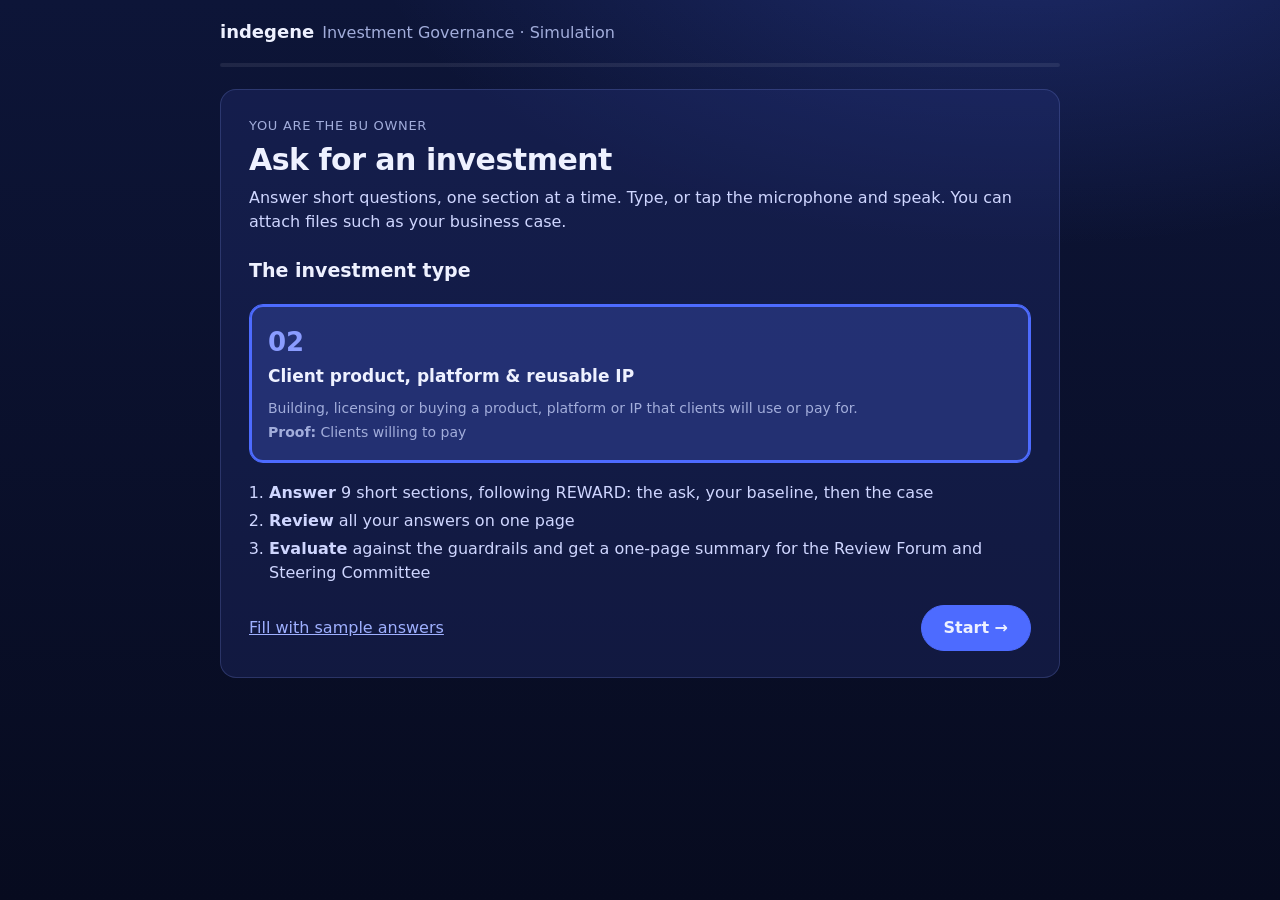
==== commit 3f4036bf: "Simulation: show archetype 02 only for now Co-Authored-By: Claude Opus 5.5 <noreply@anthropic.com> C" ====
--- a/investment-governance-simulation/BU_Owner_Simulation.html
+++ b/investment-governance-simulation/BU_Owner_Simulation.html
@@ -488,11 +488,12 @@
 
   // =================== State ===================
   var KEY = "igsim.v2";
-  var state = { screen: "start", arch: null, step: 0, answers: {} };
+  var ACTIVE_ARCHES = ["02"]; // archetype 03 is defined below but hidden for now
+  var state = { screen: "start", arch: "02", step: 0, answers: {} };
   var audio = {};     // question id -> object URL (this session only)
   var files = {};     // section id -> [{name, size, type, url, file}] (this session only)
   var result = null;
-  try { var saved = JSON.parse(localStorage.getItem(KEY) || "null"); if (saved && saved.answers) { state.arch = saved.arch; state.answers = saved.answers; } } catch (e) {}
+  try { var saved = JSON.parse(localStorage.getItem(KEY) || "null"); if (saved && saved.answers && ACTIVE_ARCHES.indexOf(saved.arch) > -1) { state.arch = saved.arch; state.answers = saved.answers; } } catch (e) {}
   function save() { try { localStorage.setItem(KEY, JSON.stringify({ arch: state.arch, answers: state.answers })); } catch (e) {} }
 
   function sections() { return state.arch ? [ASK, BASE, REAL].concat(ARCH[state.arch].sections, [RET]) : []; }
@@ -632,9 +633,9 @@
       '<div class="eyebrow">You are the BU owner</div>' +
       '<h1>Ask for an investment</h1>' +
       '<p class="lead">Answer short questions, one section at a time. Type, or tap the microphone and speak. You can attach files such as your business case.</p>' +
-      '<h2 style="margin-top:22px">What does most of the money buy?</h2>' +
-      '<div class="types">' +
-      ["02", "03"].map(function (k) {
+      '<h2 style="margin-top:22px">' + (ACTIVE_ARCHES.length > 1 ? "What does most of the money buy?" : "The investment type") + '</h2>' +
+      '<div class="types"' + (ACTIVE_ARCHES.length > 1 ? "" : ' style="grid-template-columns:1fr"') + '>' +
+      ACTIVE_ARCHES.map(function (k) {
         return '<button class="type' + (state.arch === k ? " sel" : "") + '" data-arch="' + k + '"><div class="n">' + k + '</div><b>' + ARCH[k].name + '</b><span>' + ARCH[k].blurb + '</span><br><span><b style="display:inline;font-size:14px">Proof:</b> ' + ARCH[k].proof + '</span></button>';
       }).join("") +
       '</div>' +
@@ -915,7 +916,7 @@
       case "evaluate": evaluate(); break;
       case "edit": state.screen = "review"; render(); break;
       case "print": window.print(); break;
-      case "restart": state = { screen: "start", arch: null, step: 0, answers: {} }; audio = {}; files = {}; result = null; save(); render(); break;
+      case "restart": state = { screen: "start", arch: ACTIVE_ARCHES[0], step: 0, answers: {} }; audio = {}; files = {}; result = null; save(); render(); break;
     }
   });
 
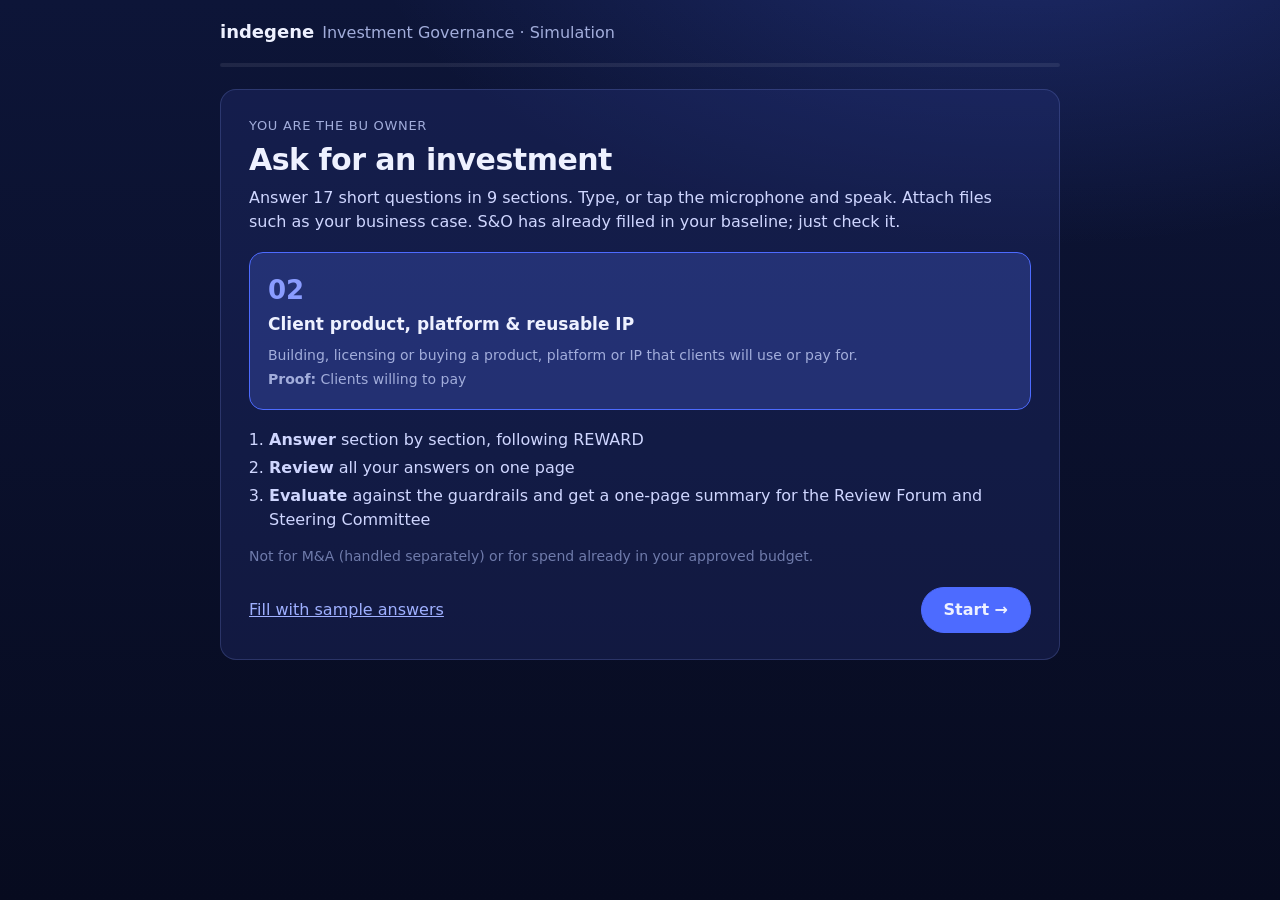
==== commit 9f62e0a1: "Simulation final: 17 questions, pre-filled editable baseline Co-Authored-By: Claude Opus 5.5 <norepl" ====
--- a/investment-governance-simulation/BU_Owner_Simulation.html
+++ b/investment-governance-simulation/BU_Owner_Simulation.html
@@ -54,15 +54,13 @@
   .nav { display: flex; justify-content: space-between; align-items: center; margin-top: 20px; gap: 12px; }
 
   /* Start */
-  .types { display: grid; grid-template-columns: 1fr 1fr; gap: 14px; margin: 20px 0 6px; }
-  .type { text-align: left; border: 1px solid var(--line-2); background: rgba(10,16,50,.45); border-radius: 14px; padding: 18px; }
-  .type:hover { border-color: #9fb0ff; }
-  .type.sel { border-color: var(--accent); background: var(--panel-2); box-shadow: 0 0 0 2px var(--accent) inset; }
+  .type { border: 1px solid var(--accent); background: var(--panel-2); border-radius: 14px; padding: 18px; margin: 18px 0 6px; }
   .type .n { font-size: 26px; font-weight: 800; color: #8a9cff; }
   .type b { display: block; font-size: 17px; margin: 2px 0 6px; }
   .type span { color: var(--muted); font-size: 14px; }
   .steps { margin: 18px 0 0; padding-left: 20px; color: #cfd6ff; }
   .steps li { margin: 4px 0; }
+  .scope { margin-top: 14px; font-size: 14px; color: var(--faint); }
 
   /* Questions */
   .q { padding: 18px 0; border-top: 1px solid var(--line); }
@@ -84,6 +82,7 @@
   .live { font-size: 13px; color: var(--muted); margin-top: 6px; }
   .live:empty { display: none; }
   audio { display: block; margin-top: 8px; height: 34px; max-width: 100%; }
+  .prefill { display: inline-block; font-size: 12px; font-weight: 600; color: #0b2a1c; background: var(--g); border-radius: 999px; padding: 2px 10px; margin-left: 8px; vertical-align: 2px; text-transform: none; letter-spacing: 0; }
 
   /* Attachments */
   .attach { border-top: 1px solid var(--line); padding-top: 16px; margin-top: 4px; }
@@ -148,11 +147,9 @@
   .foot { margin-top: 14px; font-size: 12.5px; color: var(--faint); }
   .loading { text-align: center; padding: 40px 0; color: var(--muted); }
 
-  @media (max-width: 760px) {
-    .reward { grid-template-columns: repeat(3, 1fr); }
-  }
+  @media (max-width: 760px) { .reward { grid-template-columns: repeat(3, 1fr); } }
   @media (max-width: 680px) {
-    .types, .checks, .cols { grid-template-columns: 1fr; }
+    .checks, .cols { grid-template-columns: 1fr; }
     .reward { grid-template-columns: repeat(2, 1fr); }
     .card { padding: 20px 18px; }
     h1 { font-size: 24px; }
@@ -190,7 +187,6 @@
   "use strict";
 
   // =================== Indicative thresholds (shown as [ ] on screen) ===================
-  var HURDLE_MONTHS = 24;      // payback / break-even hurdle
   var DOWNSIDE_MONTHS = 36;    // downside-case payback limit
   var MIN_SIZE_M = 0.1;        // governance threshold
   var WRITTEN_LIMIT_M = 0.5;   // written-approval limit
@@ -206,304 +202,184 @@
   }
   function maxNum(s) { var n = nums(s); return n.length ? Math.max.apply(null, n) : null; }
   function pcts(s) { return (L(s).match(/\d+(\.\d+)?\s*%/g) || []).map(parseFloat); }
+  // Finds a money amount in $M: prefers "$1.5M", "1.5 million", "900k"
   function moneyM(s) {
-    var m = L(s).replace(/,/g, "").match(/(\d+(\.\d+)?)\s*(million|mn|m|thousand|k)?\b/);
+    s = L(s).replace(/,/g, "");
+    var m = s.match(/\$\s*(\d+(\.\d+)?)\s*(million|mn|m|thousand|k)?\b/) || s.match(/(\d+(\.\d+)?)\s*(million|mn|m|thousand|k)\b/);
     if (!m) return null;
     var v = parseFloat(m[1]), u = m[3] || "";
     if (/^(million|mn|m)$/.test(u)) return v;
     if (/^(thousand|k)$/.test(u)) return v / 1000;
     return v >= 1000 ? v / 1e6 : v;
   }
-  function dates(s) { return (L(s).match(/\b(jan|feb|mar|apr|may|jun|jul|aug|sep|oct|nov|dec)[a-z]*\b|\bmonth\s*\d+|\bq[1-4]\b|\b20\d\d\b|\bweek\s*\d+/g) || []).length; }
+  function dates(s) { return (L(s).match(/\b(jan|feb|mar|apr|may|jun|jul|aug|sep|oct|nov|dec)[a-z]*\b|\bmonth\s*\d+|\bq[1-4]\b|\b20\d\d\b/g) || []).length; }
   function words(s) { return (s || "").trim().split(/\s+/).filter(Boolean).length; }
   function has(s, re) { return re.test(L(s)); }
   function G(n) { return ["g", n]; } function A(n) { return ["a", n]; } function R(n) { return ["r", n]; }
   function short(s, n) { s = (s || "").trim().replace(/\.$/, ""); n = n || 70; return s.length > n ? s.slice(0, n - 1) + "…" : s; }
 
+  // =================== The archetype ===================
+  var ARCH = {
+    code: "02", name: "Client product, platform & reusable IP", short: "Client product & IP",
+    blurb: "Building, licensing or buying a product, platform or IP that clients will use or pay for.",
+    proof: "Clients willing to pay",
+    first: "the first instalment (prototype)",
+    checkpoints: "Prototype by month [3] · paid pilots by month [6–9] · scale by month [12]"
+  };
+
   // =================== Questions ===================
-  // q: question · h: example answer · g: guardrail (given to the AI evaluator) · c: condition if amber · r: offline rule
-  // tag: where the section sits in REWARD and which check it feeds
-  var ASK = { id: "ask", tag: "<b>E</b> · Establish the case", title: "The ask", sub: "What you want to invest in, and why now.", qs: [
-    { id: "a1", q: "What is the investment, in one line?", h: "e.g. An AI tool that checks content claims before MLR review",
-      g: "Green: a clear one-line description. Amber: vague.", c: "Restate the investment in one clear line",
-      r: function (s) { return words(s) >= 6 ? G("Clear description") : A("Too short to understand"); } },
-    { id: "a2", q: "How much are you asking for in total?", h: "e.g. $1.5M over 12 months",
-      g: "Green: a total of [$0.1M] or more. Red: below [$0.1M] (normal budget, not governed). Amber: no amount.", c: "State the total amount",
-      r: function (s) { var m = moneyM(s); if (m === null) return A("No amount given"); return m < MIN_SIZE_M ? R("Below [$0.1M]: use the normal budget") : G("$" + m + "M"); } },
-    { id: "a3", q: "What happens if we don’t invest?", h: "e.g. Clients move to a vendor, and we keep paying $0.84M a year for manual checks",
-      g: "Green: a concrete consequence (lost clients, revenue or cost). Amber: vague.", c: "State what we lose if we don’t invest",
-      r: function (s) { return words(s) >= 6 ? G("Cost of not investing stated") : A("Vague"); } }
-  ]};
-
-  var BASE = { id: "base", soft: true, tag: "<b>R</b> · Record baseline", title: "Where are you today?", sub: "The starting point. Every later number is compared with this. Your Finance, HR and CRM data will have it.", qs: [
-    { id: "s1", q: "What does your BU spend on this area today, per year?", h: "e.g. $0.84M a year, or nothing: it’s new",
-      g: "Green: an amount, or clearly nothing because it is new. Amber: not given (S&O will record it).", c: "S&O to record today’s spend from the Finance system",
-      r: function (s) { return nums(s).length || has(s, /nothing|\bnone\b|\bnew\b|zero/) ? G("Spend recorded") : A("S&O to record"); } },
-    { id: "s2", q: "How many people work on it today?", h: "e.g. 14 people, about 24,000 hours a year",
-      g: "Green: a headcount or hours, or none. Amber: not given.", c: "S&O to record headcount from HR and timesheets",
-      r: function (s) { return nums(s).length || has(s, /nothing|\bnone\b|nobody|zero/) ? G("Headcount recorded") : A("S&O to record"); } },
-    { id: "s3", q: "What do clients pay us for it today?", h: "e.g. Included in content fees, or nothing yet",
-      g: "Green: an amount or a clear statement. Amber: not given.", c: "S&O to record current revenue from CRM",
-      r: function (s) { return words(s) >= 2 ? G("Current revenue recorded") : A("S&O to record"); } }
-  ]};
-
-  var REAL = { id: "real", tag: "<b>E</b> · Feeds Check 1: Real investment?", title: "Is it a real investment?", sub: "Quick facts about the money.", qs: [
-    { id: "b1", q: "Is any of this amount already in your approved budget for this year?", h: "All, part, or none",
-      g: "Green: none (new spend). Amber: part (only the extra is governed). Red: all of it (business as usual).", c: "Govern only the amount above the approved budget",
-      r: function (s) {
-        if (has(s, /part|some of|partly|half/)) return A("Part is already budgeted");
-        if (has(s, /\bnone\b|\bnot\b|\bno\b|new spend/)) return G("New spend");
-        if (has(s, /\ball\b|fully|entire|whole|yes/)) return R("Already budgeted: business as usual");
-        return A("Unclear"); } },
-    { id: "b2", q: "Is any part of this buying a company?", h: "Yes or no",
-      g: "Green: no. Red: yes (M&A is handled separately).", c: "",
-      r: function (s) { if (has(s, /\bno\b|\bnot\b/)) return G("Not M&A"); if (has(s, /\byes\b|acqui|buy(ing)? a company/)) return R("M&A is handled separately"); return A("Unclear"); } },
-    { id: "b3", q: "In which month does spending start, and in which month does it end?", h: "e.g. January 2027 to December 2027",
-      g: "Green: a start and an end. Red: no end (that is a running cost). Amber: only one date.", c: "Confirm the start and end month",
-      r: function (s) { if (has(s, /ongoing|no end|indefinite|open.ended|permanent/)) return R("No end date: a running cost"); return dates(s) >= 2 ? G("Start and end given") : A("Add an end date"); } },
-    { id: "b4", q: "Who is the one person accountable for results?", h: "One name or role",
-      g: "Green: one person. Amber: two names. Red: a committee or shared ownership.", c: "Name one accountable owner",
-      r: function (s) { if (has(s, /committee|jointly|shared|both/)) return R("No single owner"); if (has(s, /\band\b|\//)) return A("More than one name"); return G("One owner"); } },
-    { id: "b5", q: "Which costs are included in your number?", h: "People, tools and licences, cloud or AI usage, vendors, security and compliance, onboarding and support",
-      g: "Green: all relevant cost types listed. Amber: some missing. Red: hardly any listed.", c: "Add the missing cost lines before release",
-      r: function (s) {
-        var cats = { "people": /people|engineer|staff|hire|team|fte|headcount/, "tools": /tool|licen[cs]e|software/, "cloud/AI": /cloud|model|ai usage|hosting|compute|api/,
-          "vendors": /vendor|partner|contractor|agency/, "security": /security|privacy|compliance|legal|certif/, "support": /support|onboarding|training/ };
-        var miss = Object.keys(cats).filter(function (k) { return !cats[k].test(L(s)); });
-        var n = 6 - miss.length;
-        if (n >= 5) return G(n + " of 6 cost types listed");
-        if (n >= 3) return A("Missing: " + miss.join(", "));
-        return R("Most cost types missing"); } },
-    { id: "b6", q: "After the investment period, what will it cost each year to keep it running, and which budget pays?", h: "e.g. $0.27M a year, paid from BU A’s operating budget",
-      g: "Green: an amount and who pays, or clearly self-funding from client work. Amber: amount without payer. Red: unknown.", c: "Agree which budget carries the running cost",
-      r: function (s) {
-        if (has(s, /don.t know|unknown|tbd|not sure/)) return R("Running cost unknown");
-        if (has(s, /paid by client|billable|client projects|self.fund/)) return G("Paid by client work");
-        if (nums(s).length && has(s, /budget|paid from|p&l|opex|operating|revenue/)) return G("Amount and payer given");
-        if (nums(s).length) return A("Which budget pays?");
-        return A("No running cost given"); } }
-  ]};
-
-  function splitRule(s) {
-    if (has(s, /\b(all|upfront|up front|one go|single|lump)\b/)) return A("One lump sum");
-    return nums(s).length >= 2 && words(s) >= 8 ? G("Instalments tied to results") : A("Instalments not clear");
-  }
-
-  var ARCH = {
-    "02": {
-      name: "Client product, platform & reusable IP", short: "Client product & IP",
-      blurb: "Building, licensing or buying a product, platform or IP that clients will use or pay for.",
-      proof: "Clients willing to pay", first: "the first instalment (prototype)",
-      checkpoints: "Prototype by month [3] · paid pilots by month [6–9] · scale by month [12]",
-      sections: [
-        { id: "p1", title: "Is the client problem real?", sub: "Who outside Indegene has this problem?", qs: [
-          { id: "p1a", q: "How many clients outside Indegene have told you they have this problem? Name them.", h: "e.g. Three: Client X, Client Y, Client Z",
-            g: "Green: 2 or more named external clients. Amber: 1. Red: none, or only Indegene teams.", c: "Get a second named client to confirm the problem",
-            r: function (s) { if (has(s, /only (our|indegene|internal)|internal team/)) return R("Only internal teams"); var n = maxNum(s); if (n === null) return A("No number given"); return n >= 2 ? G(n + " clients") : n === 1 ? A("Only 1 client") : R("No clients"); } },
-          { id: "p1b", q: "How far has your best design-partner client got?", h: "Verbal interest, letter of intent, or signed agreement",
-            g: "Green: signed agreement. Amber: letter of intent or MoU. Red: verbal only or none.", c: "Sign a design-partner agreement before the next instalment",
-            r: function (s) { if (has(s, /letter of intent|\bloi\b|\bmou\b/)) return A("Letter of intent only"); if (has(s, /not signed|unsigned/)) return A("Not yet signed"); if (has(s, /signed|contract/)) return G("Signed agreement"); if (has(s, /verbal|none|\bno\b/)) return R("Verbal only"); return A("Unclear"); } },
-          { id: "p1c", q: "Who at the client owns the budget for this?", h: "A job title",
-            g: "Green: a named role. Red: unknown.", c: "",
-            r: function (s) { if (has(s, /unknown|not sure|don.t know|tbd/)) return R("Budget owner unknown"); return words(s) >= 2 ? G("Budget owner named") : A("Unclear"); } },
-          { id: "p1d", q: "What do they spend on this problem today?", h: "e.g. About $1M a year",
-            g: "Green: an amount. Amber: unknown.", c: "Confirm what clients spend today",
-            r: function (s) { return nums(s).length ? G("Spend given") : A("Spend unknown"); } }
-        ]},
-        { id: "p2", title: "What can be reused?", sub: "How much already exists.", qs: [
-          { id: "p2a", q: "Which existing Indegene asset does this build on, and how many use cases already run on it?", h: "e.g. Content SuperApp core, 2 use cases live. Or: none",
-            g: "Green: names an asset already running at least one use case. Amber: none, or not yet proven.", c: "Prove the core in one use case before scaling",
-            r: function (s) { if (has(s, /\bnone\b|nothing|from scratch/) || maxNum(s) === 0) return A("Core not proven yet"); return G("Builds on a running asset"); } },
-          { id: "p2b", q: "Roughly what share of the build already exists?", h: "e.g. 60%",
-            g: "Green: 30% or more. Amber: under 30% or unknown.", c: "Show the reusable share of the build",
-            r: function (s) { var p = pcts(s); if (!p.length) return A("No % given"); return p[0] >= 30 ? G(p[0] + "% exists") : A("Only " + p[0] + "% exists"); } },
-          { id: "p2d", q: "How much custom work will each new client need?", h: "As a % of the build",
-            g: "Green: [20%] or less. Amber: over [20%]. Red: over 40%.", c: "Cap custom work per client at [20%], shown in the prototype",
-            r: function (s) { var p = pcts(s); if (!p.length) return A("No % given"); var v = p[0]; return v > 40 ? R(v + "%: every client is a rebuild") : v > 20 ? A(v + "%, above [20%]") : G(v + "%"); } }
-        ]},
-        { id: "p3", title: "Build, partner or buy?", sub: "Why build it ourselves?", qs: [
-          { id: "p3a", q: "What would the best partner or vendor option cost, and how soon would it reach the first paying client?", h: "e.g. Vendor licence $0.4M a year, first client in 4 months. Or: not priced",
-            g: "Green: an alternative priced with cost and time. Amber: not priced.", c: "Price one partner or vendor option side by side",
-            r: function (s) { if (has(s, /not priced|didn.t|did not|\bnone\b|^no\b/)) return A("No alternative priced"); return nums(s).length ? G("Alternative priced") : A("No cost or time given"); } },
-          { id: "p3c", q: "If we build, do we own the code, the data rights and the IP?", h: "Yes or no for each",
-            g: "Green: yes to all. Amber: any no or partial.", c: "Secure code, data and IP rights",
-            r: function (s) { if (has(s, /\bno\b|\bnot\b|partly|partial/)) return A("Not full ownership"); return has(s, /yes|own/) ? G("We own it") : A("Unclear"); } },
-          { id: "p3d", q: "In one sentence, why is ours different?", h: "What no competitor or vendor has",
-            g: "Green: a specific reason. Red: blank or generic.", c: "",
-            r: function (s) { return words(s) >= 6 ? G("Clear difference") : R("No clear difference"); } }
-        ]},
-        { id: "p4", title: "Is the plan realistic?", sub: "Dates, team, and how the money is released.", qs: [
-          { id: "p4a", q: "What are the dates for the prototype, the first paid pilot and scale?", h: "e.g. March, August, December 2027",
-            g: "Green: three dates. Amber: one or two. Red: none.", c: "Fix dates for prototype, paid pilot and scale",
-            r: function (s) { var d = dates(s); return d >= 3 ? G("Milestones dated") : d >= 1 ? A("Some dates missing") : R("No dates"); } },
-          { id: "p4b", q: "Is the build team in place, or still to be hired?", h: "In place, partly, or to be hired",
-            g: "Green: in place. Amber: partly or to be hired.", c: "Name the build team before the first instalment is spent",
-            r: function (s) { if (has(s, /partly|partial|some|to be hired|hire|recruit/)) return A("Team not fully in place"); return has(s, /in place|existing|already|yes/) ? G("Team in place") : A("Unclear"); } },
-          { id: "p4c", q: "Does the plan include a security review and approval to use client data?", h: "Yes or no",
-            g: "Green: yes, both. Red: no.", c: "",
-            r: function (s) { if (has(s, /\bno\b|\bnot\b/)) return R("Security or data approval missing"); return has(s, /yes|included|in the plan/) ? G("Included") : A("Unclear"); } },
-          { id: "p4d", q: "How would you split the money into 2–3 instalments, and what result unlocks each?", h: "e.g. $0.4M for the prototype; $0.6M once a design partner signs; $0.5M once 3 clients pay",
-            g: "Green: 2–3 instalments, each unlocked by a measurable result. Amber: one lump sum or results unclear.", c: "Agree instalments, each unlocked by a measurable result",
-            r: splitRule }
-        ]},
-        { id: "p5", title: "Will clients pay?", sub: "Price, pilots and margin.", qs: [
-          { id: "p5a", q: "How will clients pay?", h: "Licence, per use, per asset, or not decided",
-            g: "Green: a price model. Red: not decided.", c: "",
-            r: function (s) { if (has(s, /not decided|tbd|unsure|don.t know|undecided/)) return R("Price model not decided"); return has(s, /licen|subscri|per |fee|price/) ? G("Price model set") : A("Unclear"); } },
-          { id: "p5b", q: "Will pilots be paid, and at what price?", h: "e.g. Yes, $60k for 3 months",
-            g: "Green: paid pilots with a price. Amber: free pilots.", c: "Make pilots paid, with a path to a contract",
-            r: function (s) { if (has(s, /free|unpaid|\bno\b/)) return A("Free pilots"); return has(s, /paid|\$|yes/) ? G("Paid pilots") : A("Unclear"); } },
-          { id: "p5c", q: "What turns a pilot into a paid contract?", h: "The trigger, e.g. a result the client must see",
-            g: "Green: a clear trigger. Amber: blank or vague.", c: "Define the pilot-to-paid trigger",
-            r: function (s) { return words(s) >= 6 ? G("Trigger defined") : A("Trigger vague"); } },
-          { id: "p5e", q: "With [3] clients, what are the revenue, the cost to serve and the margin?", h: "e.g. $0.9M revenue a year, $90k per client to serve, 70% margin",
-            g: "Green: revenue, cost to serve and margin. Amber: some missing.", c: "Model revenue, cost to serve and margin at [3] clients",
-            r: function (s) { return nums(s).length >= 2 && has(s, /%|margin/) ? G("Revenue and margin given") : A("Margin or cost to serve missing"); } }
-        ]}
-      ]
-    },
-    "03": {
-      name: "New delivery capability & capacity", short: "New delivery capability",
-      blurb: "Setting up the people, skills and methods to deliver a service we don’t offer today.",
-      proof: "Named work to keep them busy", first: "the first instalment (first project’s team)",
-      checkpoints: "Team in place · first billable work · billable share [50%]+ · break-even on track",
-      sections: [
-        { id: "d1", title: "Which new offering does it enable?", sub: "The service and the work waiting for it.", qs: [
-          { id: "d1a", q: "Do we sell this service today?", h: "Yes or no",
-            g: "Green: no (new service). Red: yes (hiring for existing services follows the normal hiring process).", c: "",
-            r: function (s) { if (has(s, /\bno\b|\bnot\b|don.t|do not|new/)) return G("New service"); if (has(s, /yes|already|we do/)) return R("Existing service: normal hiring"); return A("Unclear"); } },
-          { id: "d1b", q: "Which named client projects or deals need it, and how far along is each?", h: "e.g. Client X: SOW signed. Client Y: in CRM pipeline",
-            g: "Green: signed SOWs or deals. Amber: some only in pipeline. Red: no named work.", c: "Convert pipeline deals to signed SOWs before full hiring",
-            r: function (s) { var sg = has(s, /\bsow\b|signed|contract|won/), pp = has(s, /pipeline|crm|proposal|verbal|prospect|discussion/);
-              if (sg && pp) return A("One signed, rest in pipeline"); if (sg) return G("Signed work"); if (pp) return A("Pipeline only"); if (has(s, /none|no named/)) return R("No named work"); return A("Unclear"); } },
-          { id: "d1c", q: "Which roles do you need, how many people, and from when?", h: "e.g. 12 people: 1 lead, 2 clinicians, 9 coordinators, from February",
-            g: "Green: roles, headcount and dates. Amber: incomplete.", c: "Confirm roles, headcount and start dates",
-            r: function (s) { return nums(s).length ? G("Roles and headcount given") : A("No headcount"); } },
-          { id: "d1d", q: "How many months of work do those named deals cover?", h: "A number of months",
-            g: "Green: more than 6. Amber: 3 to 6. Red: under 3.", c: "Secure at least 6 months of named work",
-            r: function (s) { var n = maxNum(s); if (n === null) return A("Not given"); return n > 6 ? G(n + " months of work") : n >= 3 ? A("Only " + n + " months") : R("Under 3 months of work"); } }
-        ]},
-        { id: "d2", title: "Who can we move, and who covers?", sub: "Use our own people first.", qs: [
-          { id: "d2a", q: "How many of the roles can be filled by people already at Indegene?", h: "A number",
-            g: "Green: a number (even zero, if checked). Amber: not checked.", c: "Check who can move internally before hiring",
-            r: function (s) { return nums(s).length ? G("Internal moves checked") : A("Not checked"); } },
-          { id: "d2b", q: "Who covers their current work, and at what cost?", h: "e.g. 2 contractors at $8k a month",
-            g: "Green: a cover plan with cost. Amber: no plan.", c: "Agree who covers the moved people’s work",
-            r: function (s) { if (has(s, /no plan|\bnone\b|not yet|tbd/)) return A("No cover plan"); return words(s) >= 4 ? G("Cover plan given") : A("Unclear"); } },
-          { id: "d2c", q: "Have their current managers agreed?", h: "Yes or no",
-            g: "Green: yes. Amber: not yet.", c: "Get current managers’ agreement",
-            r: function (s) { if (has(s, /not yet|\bno\b|pending|progress|discuss/)) return A("Managers not agreed yet"); return has(s, /yes|agreed/) ? G("Managers agreed") : A("Unclear"); } }
-        ]},
-        { id: "d3", title: "What do we hire or buy in?", sub: "New people and outside help.", qs: [
-          { id: "d3a", q: "How many external hires, and what else do you buy in (contractors, tools, certification)? With cost.", h: "e.g. 8 hires at $55k a year each; certification $20k",
-            g: "Green: numbers with cost. Amber: missing.", c: "Confirm hires and outside costs",
-            r: function (s) { return nums(s).length ? G("Hires and cost given") : A("Not given"); } },
-          { id: "d3c", q: "How many weeks will hiring take?", h: "A number of weeks",
-            g: "Green: given, and done before the first deal starts. Red: hiring ends after the first deal starts.", c: "Align hiring time with the first deal’s start",
-            r: function (s) { return nums(s).length ? G("Hiring time given") : A("Not given"); } }
-        ]},
-        { id: "d4", title: "When can it deliver?", sub: "From set-up to billable work, and how the money is released.", qs: [
-          { id: "d4a", q: "When does the first billable work start, and what must be ready before then?", h: "e.g. March 2027, after training and certification",
-            g: "Green: a date and the prerequisites. Amber: one of them missing.", c: "Fix the first billable date and what must be ready",
-            r: function (s) { var d = dates(s) || nums(s).length; if (d && words(s) >= 5) return G("Date and prerequisites given"); return d ? A("Prerequisites not listed") : A("No date"); } },
-          { id: "d4c", q: "What share of the team’s time will be billable in months 1–3, and in months 4–6?", h: "e.g. 40%, then 75%",
-            g: "Green: [50%] or more by months 4–6. Amber: below.", c: "Reach [50%]+ billable by months 4–6, or phase the hiring",
-            r: function (s) { var p = pcts(s); if (!p.length) return A("Not given"); var v = p[p.length - 1]; return v >= 50 ? G(v + "% billable by months 4–6") : A("Only " + v + "% billable"); } },
-          { id: "d4d", q: "How would you split the money into 2–3 instalments, and what result unlocks each?", h: "e.g. $0.4M for the first 6 people once Client X starts; $0.5M once Client Y signs",
-            g: "Green: 2–3 instalments, each unlocked by a measurable result. Amber: one lump sum or results unclear.", c: "Agree instalments, each unlocked by a measurable result",
-            r: splitRule }
-        ]},
-        { id: "d5", title: "When does it break even?", sub: "Cost against named revenue.", qs: [
-          { id: "d5a", q: "What does the full team cost per month, and what revenue does the named work bring per month?", h: "e.g. $95k a month cost; $70k a month revenue from March",
-            g: "Green: both monthly figures. Amber: one missing.", c: "Confirm monthly cost and revenue",
-            r: function (s) { var n = nums(s).length; return n >= 2 ? G("Cost and revenue given") : n ? A("One figure missing") : A("Not given"); } },
-          { id: "d5c", q: "In which month does total revenue catch up with total cost?", h: "e.g. Month 14",
-            g: "Green: within [24 months]. Red: later.", c: "Show the break-even month",
-            r: function (s) { var n = maxNum(s); if (n === null) return A("Not given"); return n > HURDLE_MONTHS ? R("Month " + n + ": beyond [24]") : G("Month " + n); } },
-          { id: "d5d", q: "If the second deal doesn’t come, how many months does the team stay busy?", h: "A number of months",
-            g: "Green: 3 or more. Amber: under 3.", c: "Line up the next deal to keep the team busy",
-            r: function (s) { var n = maxNum(s); if (n === null) return A("Not given"); return n >= 3 ? G(n + " months") : A("Under 3 months"); } }
-        ]}
-      ]
-    }
+  // q: question · h: example (or data source) · g: guardrail (for the AI evaluator) · c: condition if amber · r: offline rule
+  var SECTIONS = [
+    { id: "ask", tag: "<b>E</b> · Establish the case", title: "The ask", sub: "What you want, and why now.", qs: [
+      { id: "a1", q: "What is the investment, and how much do you need in total?", h: "e.g. ClaimCheck, an AI claims pre-check before MLR review: $1.5M over 12 months",
+        g: "Green: a clear one-line description and a total of [$0.1M] or more. Red: below [$0.1M] (normal budget, not governed). Amber: no amount or unclear description.",
+        c: "State what it is and the total amount",
+        r: function (s) { var m = moneyM(s); if (m === null) return A("No amount given"); if (m < MIN_SIZE_M) return R("Below [$0.1M]: use the normal budget"); return words(s) >= 6 ? G("$" + m + "M, clear ask") : A("$" + m + "M, but describe it in a line"); } },
+      { id: "a2", q: "What happens if we don’t invest?", h: "e.g. Clients move to a vendor, and we keep paying $0.84M a year for manual checks",
+        g: "Green: a concrete consequence (lost clients, revenue or cost). Amber: vague.", c: "State what we lose if we don’t invest",
+        r: function (s) { return words(s) >= 6 ? G("Cost of not investing stated") : A("Vague"); } }
+    ]},
+
+    { id: "base", soft: true, prefilled: true, tag: "<b>R</b> · Record baseline", title: "Where are you today?",
+      sub: "S&O has pre-filled this from Finance, HR and CRM. Check it and edit anything that’s wrong.", qs: [
+      { id: "s1", q: "What does the BU spend on this area today?", h: "Source: Finance system",
+        g: "Green: an amount, or nothing because it is new.", c: "S&O to confirm today’s spend from the Finance system",
+        r: function (s) { return nums(s).length || has(s, /nothing|\bnone\b|\bnew\b|zero/) ? G("Spend recorded") : A("S&O to confirm"); } },
+      { id: "s2", q: "How many people work on it today?", h: "Source: HR system and timesheets",
+        g: "Green: a headcount or hours.", c: "S&O to confirm headcount from HR",
+        r: function (s) { return nums(s).length || has(s, /\bnone\b|nobody|zero/) ? G("Headcount recorded") : A("S&O to confirm"); } },
+      { id: "s3", q: "What do clients pay us for it today?", h: "Source: CRM",
+        g: "Green: an amount or a clear statement.", c: "S&O to confirm current revenue from CRM",
+        r: function (s) { return words(s) >= 2 ? G("Current revenue recorded") : A("S&O to confirm"); } }
+    ]},
+
+    { id: "real", tag: "<b>E</b> · Feeds Check 1: Real investment?", title: "Is it a real investment?", sub: "Three quick facts about the money.", qs: [
+      { id: "b1", q: "Is any of this already in your approved budget for this year?", h: "All, part, or none",
+        g: "Green: none (new spend). Amber: part (only the extra is governed). Red: all of it (business as usual).", c: "Govern only the amount above the approved budget",
+        r: function (s) {
+          if (has(s, /part|some of|partly|half/)) return A("Part is already budgeted");
+          if (has(s, /\bnone\b|\bnot\b|\bno\b|new spend/)) return G("New spend");
+          if (has(s, /\ball\b|fully|entire|whole|yes/)) return R("Already budgeted: business as usual");
+          return A("Unclear"); } },
+      { id: "b2", q: "In which month does spending start, and in which month does it end?", h: "e.g. January 2027 to December 2027",
+        g: "Green: a start and an end. Red: no end (that is a running cost). Amber: only one date.", c: "Confirm the start and end month",
+        r: function (s) { if (has(s, /ongoing|no end|indefinite|open.ended|permanent/)) return R("No end date: a running cost"); return dates(s) >= 2 ? G("Start and end given") : A("Add an end date"); } },
+      { id: "b3", q: "Who is the one person accountable for results?", h: "One name or role",
+        g: "Green: one person. Amber: two names. Red: a committee or shared ownership.", c: "Name one accountable owner",
+        r: function (s) { if (has(s, /committee|jointly|shared|both/)) return R("No single owner"); if (has(s, /\band\b|\//)) return A("More than one name"); return G("One owner"); } }
+    ]},
+
+    { id: "p1", title: "Is the client problem real?", sub: "Who outside Indegene has this problem?", qs: [
+      { id: "p1a", q: "Which clients outside Indegene have this problem, and who at each owns the budget?", h: "e.g. Three: Client X, Y and Z. The head of MLR operations owns the budget",
+        g: "Green: 2 or more named external clients and the budget owner. Amber: 1 client, or budget owner missing. Red: none, or only Indegene teams.",
+        c: "Name a second client and each budget owner",
+        r: function (s) {
+          if (has(s, /only (our|indegene|internal)|internal team/)) return R("Only internal teams");
+          var n = maxNum(s), owner = has(s, /head|director|vp|chief|owner|budget|lead|manager/);
+          if (n === 0) return R("No clients");
+          if (n === null) return owner ? A("Number of clients unclear") : A("Clients and budget owner unclear");
+          if (n >= 2) return owner ? G(n + " clients, budget owner named") : A(n + " clients, budget owner not named");
+          return A("Only 1 client"); } },
+      { id: "p1b", q: "How far has your best design-partner client got?", h: "Verbal interest, letter of intent, or signed agreement",
+        g: "Green: signed agreement. Amber: letter of intent or MoU. Red: verbal only or none.", c: "Sign a design-partner agreement before the next instalment",
+        r: function (s) { if (has(s, /letter of intent|\bloi\b|\bmou\b/)) return A("Letter of intent only"); if (has(s, /not signed|unsigned/)) return A("Not yet signed"); if (has(s, /signed|contract/)) return G("Signed agreement"); if (has(s, /verbal|none|\bno\b/)) return R("Verbal only"); return A("Unclear"); } }
+    ]},
+
+    { id: "p2", title: "What can be reused?", sub: "How much already exists.", qs: [
+      { id: "p2a", q: "Which existing Indegene asset does it build on, and what share of the build already exists?", h: "e.g. Content SuperApp core, already running 2 use cases; about 60% exists",
+        g: "Green: names a running asset and 30% or more exists. Amber: under 30%, share not given, or built from scratch.", c: "Show the reusable share of the build",
+        r: function (s) { if (has(s, /\bnone\b|nothing|from scratch/)) return A("Built from scratch"); var p = pcts(s); if (!p.length) return A("Share not given"); return p[0] >= 30 ? G(p[0] + "% already exists") : A("Only " + p[0] + "% exists"); } },
+      { id: "p2b", q: "How much custom work will each new client need?", h: "As a % of the build",
+        g: "Green: [20%] or less. Amber: over [20%]. Red: over 40% (every client is a rebuild).", c: "Cap custom work per client at [20%], shown in the prototype",
+        r: function (s) { var p = pcts(s); if (!p.length) return A("No % given"); var v = p[0]; return v > 40 ? R(v + "%: every client is a rebuild") : v > 20 ? A(v + "%, above [20%]") : G(v + "%"); } }
+    ]},
+
+    { id: "p3", title: "Build, partner or buy?", sub: "Why build it ourselves?", qs: [
+      { id: "p3a", q: "What would the best vendor or partner option cost, and how soon would it reach a paying client?", h: "e.g. Vendor licence $0.4M a year, first client in 4 months. Or: not priced",
+        g: "Green: an alternative priced with cost and time. Amber: not priced.", c: "Price one vendor or partner option side by side",
+        r: function (s) { if (has(s, /not priced|didn.t|did not|\bnone\b|^no\b/)) return A("No alternative priced"); return nums(s).length ? G("Alternative priced") : A("No cost or time given"); } },
+      { id: "p3b", q: "Why build: what will we own that a vendor can’t give us?", h: "e.g. We own the code, data rights and IP, and it uses our MLR reference library",
+        g: "Green: a specific reason, including what we own (code, data rights, IP). Amber: generic. Red: blank or one word.", c: "Secure code, data and IP rights, and state the difference",
+        r: function (s) { if (words(s) < 6) return R("No clear reason"); return has(s, /own|\bip\b|data|our |only|no vendor|unique/) ? G("Clear reason to build") : A("Reason is generic"); } }
+    ]},
+
+    { id: "p4", title: "Is the plan realistic?", sub: "Milestones, money in parts, and full cost.", qs: [
+      { id: "p4a", q: "What are the milestones, and how much money does each one need?", h: "e.g. Prototype Mar 2027: $0.4M. Paid pilots Aug 2027: $0.6M. Scale Dec 2027: $0.5M",
+        g: "Green: 2–3 dated milestones, each with its instalment. Amber: one lump sum, or dates or amounts missing. Red: no milestones.", c: "Tie each instalment to a dated milestone",
+        r: function (s) {
+          if (has(s, /\b(all of it|upfront|up front|one go|lump)\b/)) return A("One lump sum");
+          var d = dates(s), n = nums(s).length;
+          if (d >= 2 && n >= 2) return G("Milestones with instalments");
+          return d >= 1 || n >= 1 ? A("Dates or amounts incomplete") : R("No milestones"); } },
+      { id: "p4b", q: "Is the full cost in your number, and what will it cost per year to run afterwards?", h: "Team, AI usage, security review, client data access, support. e.g. Running cost $0.27M a year",
+        g: "Green: all cost types included and a yearly running cost. Amber: some missing or no running cost. Red: full cost not shown.", c: "Complete the full cost, including running cost",
+        r: function (s) {
+          var cats = { "team": /team|people|engineer|staff|hire|fte/, "AI usage": /\bai\b|model|cloud|hosting|compute|usage/, "security": /security|privacy|compliance/, "data access": /data access|client data/, "support": /support|onboarding/ };
+          var miss = Object.keys(cats).filter(function (k) { return !cats[k].test(L(s)); }), n = 5 - miss.length;
+          if (n >= 4) return nums(s).length ? G("Full cost and running cost given") : A("Running cost not given");
+          if (n >= 2) return A("Missing: " + miss.join(", "));
+          return has(s, /yes|all in|included/) && nums(s).length ? A("Cost lines not listed") : R("Full cost not shown"); } }
+    ]},
+
+    { id: "p5", title: "Will clients pay?", sub: "Price, pilots and margin.", qs: [
+      { id: "p5a", q: "How will clients pay, and will pilots be paid?", h: "e.g. Annual licence of $300k; pilots paid at $60k for 3 months",
+        g: "Green: a price model and paid pilots. Amber: free pilots. Red: price model not decided.", c: "Make pilots paid, with a price model",
+        r: function (s) { if (has(s, /not decided|tbd|unsure|don.t know|undecided/)) return R("Price model not decided"); if (has(s, /free|unpaid/)) return A("Free pilots"); return has(s, /licen|subscri|per |fee|price|\$/) ? G("Price model and paid pilots") : A("Unclear"); } },
+      { id: "p5b", q: "With [3] clients, what are the revenue and the margin?", h: "e.g. $0.9M a year, about 70% margin after cost to serve",
+        g: "Green: revenue and margin. Amber: one missing.", c: "Model revenue and margin at [3] clients",
+        r: function (s) { return nums(s).length >= 2 && has(s, /%|margin/) ? G("Revenue and margin given") : A("Revenue or margin missing"); } }
+    ]},
+
+    { id: "ret", tag: "<b>E</b> · Feeds Check 3: Return worth it?", title: "Is the return worth it?", sub: "Finance checks this against the baseline, the [24-month] payback hurdle and a downside case. Attach your business case if you have one.", qs: [
+      { id: "r1", q: "What revenue and what total cost do you expect in years 1, 2 and 3?", h: "e.g. Revenue $0.15M, $1.2M, $2.1M. Cost $1.5M, $0.4M, $0.5M. Or attach the business case below",
+        g: "Green: revenue and cost for each year. Amber: incomplete.", c: "Add year-by-year revenue and cost",
+        r: function (s) { var n = nums(s).length; return n >= 4 ? G("Year-by-year given") : n ? A("Incomplete") : A("No figures"); } },
+      { id: "r2", q: "What is the biggest risk to the return, and what happens to payback if only half the clients come?", h: "e.g. Pilots don’t convert. With half the clients, payback moves from 20 to 34 months",
+        g: "Green: a named risk and a downside within [36 months]. Amber: vague. Red: never pays back, or beyond [36 months].", c: "Name the biggest risk and add a downside case",
+        r: function (s) { if (has(s, /never|no payback/)) return R("Downside never pays back"); var n = maxNum(s); if (n !== null && n > DOWNSIDE_MONTHS && has(s, /month/)) return R("Downside beyond [36 months]"); return words(s) >= 8 ? G("Risk and downside stated") : A("Risk or downside vague"); } }
+    ]}
+  ];
+  SECTIONS.forEach(function (s, i) { if (!s.tag) s.tag = "<b>E</b> · Feeds Check 2: Proof good enough? · question " + (i - 2) + " of 5"; });
+
+  // S&O pre-fills the baseline (illustrative)
+  var BASELINE = {
+    s1: "$0.84M a year on manual claims checks.",
+    s2: "14 reviewers, about 24,000 hours a year.",
+    s3: "Included in content fees; not billed separately."
   };
 
-  var RET = { id: "ret", tag: "<b>E</b> · Feeds Check 3: Return worth it?", title: "Is the return worth it?", sub: "Finance checks these against the baseline, the [24-month] payback hurdle and a downside case. Attach your business case if you have one.", qs: [
-    { id: "r1", q: "What revenue (or savings) and what total cost do you expect in years 1, 2 and 3?", h: "e.g. Revenue $0.15M, $1.2M, $2.1M. Cost $1.5M, $0.4M, $0.5M. Or attach the business case below",
-      g: "Green: revenue and cost for each year. Amber: incomplete.", c: "Add year-by-year revenue and cost",
-      r: function (s) { var n = nums(s).length; return n >= 4 ? G("Year-by-year given") : n ? A("Incomplete") : A("No figures"); } },
-    { id: "r2", q: "Which single assumption, if wrong, hurts the return most?", h: "e.g. That pilots convert to paid licences",
-      g: "Green: one named assumption. Amber: blank.", c: "Track the key assumption at each checkpoint",
-      r: function (s) { return words(s) >= 4 ? G("Key assumption named") : A("Not named"); } },
-    { id: "r3", q: "If only half the clients or deals come, what happens to payback?", h: "e.g. Payback moves from 20 to 34 months",
-      g: "Green: a downside within [36 months]. Amber: vague. Red: never pays back, or beyond [36 months].", c: "Add a downside case",
-      r: function (s) { if (has(s, /never|no payback|loss/)) return R("Downside never pays back"); var n = maxNum(s); if (n !== null && n > DOWNSIDE_MONTHS && has(s, /month/)) return R("Downside beyond [36 months]"); return words(s) >= 5 ? G("Downside stated") : A("Downside vague"); } }
-  ]};
-
   // Sample answers to rehearse the demo
-  var SAMPLES = {
-    "02": {
-      a1: "ClaimCheck: an AI tool that checks every claim in promotional content against approved references before it goes to the client's MLR review.",
-      a2: "$1.5M over 12 months", a3: "Clients move to a vendor tool, and we keep spending $0.84M a year on manual claims checks.",
-      s1: "$0.84M a year on manual claims checks.", s2: "14 reviewers, about 24,000 hours a year.", s3: "Included in content fees; not billed separately.",
-      b1: "None of it. This is new spend, not in this year's budget.", b2: "No.", b3: "Starts January 2027, ends December 2027.", b4: "BU A product lead.",
-      b5: "People (6 engineers), tools and licences, AI model usage and cloud hosting, security and privacy review, client onboarding and support. Contingency included.",
-      b6: "About $0.27M a year (support, hosting, model usage), paid from BU A's operating budget and covered by licence revenue.",
-      p1a: "Three: two large pharma clients and one mid-size biotech described it in their quarterly reviews.",
-      p1b: "One has signed a letter of intent; the agreement is with their legal team.",
-      p1c: "Head of MLR operations at each client.", p1d: "About $1.1M a year each on extra MLR review cycles.",
-      p2a: "Content SuperApp core; two use cases already run on it.", p2b: "About 60% of the build already exists.",
-      p2d: "About 25% custom work per client in the first year.",
-      p3a: "A vendor licence would cost $0.4M every year and reach the first client in 4 months.",
-      p3c: "Yes, we own the code, data rights and IP if we build.", p3d: "It uses our own MLR reference library, which no vendor has.",
-      p4a: "Prototype March 2027, first paid pilot August 2027, scale December 2027.",
-      p4b: "Partly: 4 of 6 engineers are in place, 2 to be hired.", p4c: "Yes, both are in the plan and the budget.",
-      p4d: "$0.4M for the prototype; $0.6M once a design partner signs; $0.5M once 3 clients pay.",
-      p5a: "Annual licence per client.", p5b: "Yes, paid pilots at $60k for 3 months, credited to the licence.",
-      p5c: "If the pilot cuts MLR review cycles by 20% or more, the client converts to the annual licence.",
-      p5e: "$0.9M revenue a year at 3 clients, $90k per client to serve, about 70% margin.",
-      r1: "Revenue: $0.15M, $1.2M, $2.1M. Cost: $1.5M, $0.4M, $0.5M.",
-      r2: "That pilots convert to paid licences.", r3: "With half the clients, payback moves from about 20 months to about 34 months."
-    },
-    "03": {
-      a1: "Set up a team to run patient-support program operations for pharma clients, a service we don't offer today.",
-      a2: "$0.9M over 9 months", a3: "Two client deals go to a competitor, and we can't offer patient-support services at all.",
-      s1: "Nothing: it's a new service.", s2: "None today; 4 people in operations have related skills.", s3: "Nothing yet.",
-      b1: "None. Not in this year's budget.", b2: "No.", b3: "From February 2027 to October 2027.", b4: "BU A delivery head.",
-      b5: "People (hires and moved staff), tools and licences, a vendor for call-centre tooling, compliance review and certification, onboarding and training.",
-      b6: "Nothing extra after 9 months: the team is then paid by client projects.",
-      d1a: "No, we don't sell this today.", d1b: "Client X: SOW signed, starts March. Client Y: in CRM pipeline at proposal stage.",
-      d1c: "12 people: 1 lead, 2 clinicians, 9 coordinators, starting February to April 2027.", d1d: "About 9 months of named work.",
-      d2a: "4 of the 12 can move from our existing operations team.", d2b: "Their current work will be covered by 2 contractors at $8k a month.",
-      d2c: "Not yet; discussions are in progress.",
-      d3a: "8 external hires at about $55k a year each; safety-reporting certification about $20k.", d3c: "6 to 8 weeks.",
-      d4a: "March 2027, after training, certification and access to the client's systems.", d4c: "40% in months 1 to 3, 75% in months 4 to 6.",
-      d4d: "$0.4M for the first 6 people once Client X starts; $0.5M for the rest once Client Y signs.",
-      d5a: "About $95k a month cost; $70k a month revenue from March, $140k from June if Client Y signs.", d5c: "Month 14.",
-      d5d: "About 6 months on Client X alone.",
-      r1: "Revenue: $1.1M, $1.7M, $1.8M. Cost: $1.0M, $1.2M, $1.25M.",
-      r2: "That Client Y signs by June.", r3: "Without Client Y, break-even moves from month 14 to about month 22."
-    }
+  var SAMPLE = {
+    a1: "ClaimCheck, an AI tool that checks every claim in promotional content against approved references before MLR review: $1.5M over 12 months.",
+    a2: "Clients move to a vendor tool, and we keep spending $0.84M a year on manual claims checks.",
+    b1: "None of it. This is new spend.", b2: "January 2027 to December 2027.", b3: "BU A product lead.",
+    p1a: "Three clients: two large pharma companies and one biotech. The head of MLR operations owns the budget at each.",
+    p1b: "One has signed a letter of intent; the agreement is with their legal team.",
+    p2a: "Content SuperApp core, already running 2 use cases; about 60% of the build exists.",
+    p2b: "About 25% per client in the first year.",
+    p3a: "A vendor licence would cost $0.4M every year and reach the first client in 4 months.",
+    p3b: "We own the code, data rights and IP, and it uses our MLR reference library, which no vendor has.",
+    p4a: "Prototype March 2027: $0.4M. Paid pilots August 2027: $0.6M. Scale December 2027: $0.5M.",
+    p4b: "Yes: team, AI model usage, security review, client data access and support are all in. Running cost after year one is about $0.27M a year.",
+    p5a: "Annual licence of $300k per client; pilots are paid at $60k for 3 months.",
+    p5b: "$0.9M revenue a year at 3 clients, about 70% margin after $90k per client to serve.",
+    r1: "Revenue: $0.15M, $1.2M, $2.1M. Cost: $1.5M, $0.4M, $0.5M.",
+    r2: "Biggest risk: pilots don't convert to paid licences. With half the clients, payback moves from about 20 to about 34 months."
   };
 
   // =================== State ===================
-  var KEY = "igsim.v2";
-  var ACTIVE_ARCHES = ["02"]; // archetype 03 is defined below but hidden for now
-  var state = { screen: "start", arch: "02", step: 0, answers: {} };
+  var KEY = "igsim.v3";
+  function freshAnswers() { var a = {}; Object.keys(BASELINE).forEach(function (k) { a[k] = BASELINE[k]; }); return a; }
+  var state = { screen: "start", step: 0, answers: freshAnswers() };
   var audio = {};     // question id -> object URL (this session only)
   var files = {};     // section id -> [{name, size, type, url, file}] (this session only)
   var result = null;
-  try { var saved = JSON.parse(localStorage.getItem(KEY) || "null"); if (saved && saved.answers && ACTIVE_ARCHES.indexOf(saved.arch) > -1) { state.arch = saved.arch; state.answers = saved.answers; } } catch (e) {}
-  function save() { try { localStorage.setItem(KEY, JSON.stringify({ arch: state.arch, answers: state.answers })); } catch (e) {} }
-
-  function sections() { return state.arch ? [ASK, BASE, REAL].concat(ARCH[state.arch].sections, [RET]) : []; }
-  function allQs() { var out = []; sections().forEach(function (s) { s.qs.forEach(function (q) { out.push({ sec: s, q: q }); }); }); return out; }
-  function allFiles() { var out = []; sections().forEach(function (s) { (files[s.id] || []).forEach(function (f) { out.push({ sec: s, f: f }); }); }); return out; }
-  function tagFor(s) {
-    if (s.tag) return s.tag;
-    var k = ARCH[state.arch].sections.indexOf(s);
-    return "<b>E</b> · Feeds Check 2: Proof good enough? · question " + (k + 1) + " of 5";
-  }
+  try { var saved = JSON.parse(localStorage.getItem(KEY) || "null"); if (saved && saved.answers) state.answers = saved.answers; } catch (e) {}
+  function save() { try { localStorage.setItem(KEY, JSON.stringify({ answers: state.answers })); } catch (e) {} }
+
+  function allQs() { var out = []; SECTIONS.forEach(function (s) { s.qs.forEach(function (q) { out.push({ sec: s, q: q }); }); }); return out; }
+  function allFiles() { var out = []; SECTIONS.forEach(function (s) { (files[s.id] || []).forEach(function (f) { out.push({ sec: s, f: f }); }); }); return out; }
+  var N_ASKED = allQs().filter(function (x) { return !x.sec.prefilled; }).length;
 
   // =================== Claude runtime (only when published on claude.ai) ===================
   var dictation = null, sampler = null;
@@ -609,8 +485,8 @@
 
   function setHeader() {
     var ct = document.getElementById("chipType"), cs = document.getElementById("chipStep"), bar = document.getElementById("bar");
-    var n = sections().length;
-    ct.hidden = !state.arch || state.screen === "start"; if (state.arch) ct.textContent = "Archetype " + state.arch + " · " + ARCH[state.arch].short;
+    var n = SECTIONS.length;
+    ct.hidden = state.screen === "start"; ct.textContent = "Archetype " + ARCH.code + " · " + ARCH.short;
     cs.hidden = state.screen === "start";
     if (state.screen === "section") { cs.textContent = "Section " + (state.step + 1) + " of " + n; bar.style.width = ((state.step + 1) / (n + 2) * 100) + "%"; }
     else if (state.screen === "review") { cs.textContent = "Review"; bar.style.width = ((n + 1) / (n + 2) * 100) + "%"; }
@@ -627,30 +503,26 @@
   }
 
   function renderStart() {
-    var anyAnswers = Object.keys(state.answers).some(function (k) { return (state.answers[k] || "").trim(); });
+    var anyAnswers = allQs().some(function (x) { return !x.sec.prefilled && (state.answers[x.q.id] || "").trim(); });
     app.innerHTML =
       '<div class="card">' +
       '<div class="eyebrow">You are the BU owner</div>' +
       '<h1>Ask for an investment</h1>' +
-      '<p class="lead">Answer short questions, one section at a time. Type, or tap the microphone and speak. You can attach files such as your business case.</p>' +
-      '<h2 style="margin-top:22px">' + (ACTIVE_ARCHES.length > 1 ? "What does most of the money buy?" : "The investment type") + '</h2>' +
-      '<div class="types"' + (ACTIVE_ARCHES.length > 1 ? "" : ' style="grid-template-columns:1fr"') + '>' +
-      ACTIVE_ARCHES.map(function (k) {
-        return '<button class="type' + (state.arch === k ? " sel" : "") + '" data-arch="' + k + '"><div class="n">' + k + '</div><b>' + ARCH[k].name + '</b><span>' + ARCH[k].blurb + '</span><br><span><b style="display:inline;font-size:14px">Proof:</b> ' + ARCH[k].proof + '</span></button>';
-      }).join("") +
-      '</div>' +
-      '<ol class="steps"><li><b>Answer</b> 9 short sections, following REWARD: the ask, your baseline, then the case</li><li><b>Review</b> all your answers on one page</li><li><b>Evaluate</b> against the guardrails and get a one-page summary for the Review Forum and Steering Committee</li></ol>' +
-      '<div class="nav"><div>' + (state.arch ? '<button class="btn link" id="sample">Fill with sample answers</button>' : "") +
+      '<p class="lead">Answer ' + N_ASKED + ' short questions in ' + SECTIONS.length + ' sections. Type, or tap the microphone and speak. Attach files such as your business case. S&amp;O has already filled in your baseline; just check it.</p>' +
+      '<div class="type"><div class="n">' + ARCH.code + '</div><b>' + ARCH.name + '</b><span>' + ARCH.blurb + '</span><br><span><b style="display:inline;font-size:14px">Proof:</b> ' + ARCH.proof + '</span></div>' +
+      '<ol class="steps"><li><b>Answer</b> section by section, following REWARD</li><li><b>Review</b> all your answers on one page</li><li><b>Evaluate</b> against the guardrails and get a one-page summary for the Review Forum and Steering Committee</li></ol>' +
+      '<div class="scope">Not for M&amp;A (handled separately) or for spend already in your approved budget.</div>' +
+      '<div class="nav"><div><button class="btn link" id="sample">Fill with sample answers</button>' +
       (anyAnswers ? ' &nbsp; <button class="btn link" id="clear">Clear answers</button>' : "") + '</div>' +
-      '<button class="btn primary" id="begin"' + (state.arch ? "" : " disabled") + '>' + (anyAnswers ? "Continue" : "Start") + ' →</button></div>' +
+      '<button class="btn primary" id="begin">' + (anyAnswers ? "Continue" : "Start") + ' →</button></div>' +
       '</div>';
   }
 
   function renderSection() {
-    var secs = sections(), s = secs[state.step];
+    var s = SECTIONS[state.step];
     app.innerHTML =
       '<div class="card">' +
-      '<div class="eyebrow">Section ' + (state.step + 1) + ' of ' + secs.length + ' · ' + tagFor(s) + '</div>' +
+      '<div class="eyebrow">Section ' + (state.step + 1) + ' of ' + SECTIONS.length + ' · ' + s.tag + (s.prefilled ? '<span class="prefill">Pre-filled by S&amp;O</span>' : "") + '</div>' +
       '<h1>' + esc(s.title) + '</h1><p class="lead">' + esc(s.sub) + '</p>' +
       s.qs.map(function (q) {
         return '<div class="q"><label for="ta-' + q.id + '">' + esc(q.q) + '</label><div class="hint">' + esc(q.h) + '</div>' +
@@ -665,14 +537,14 @@
       '<div class="files" id="files-' + s.id + '">' + fileChips(s.id, true) + '</div></div>' +
       '</div>' +
       '<div class="nav"><button class="btn" id="prev">← Back</button>' +
-      '<button class="btn primary" id="next">' + (state.step === secs.length - 1 ? "Review answers →" : "Next →") + '</button></div>';
+      '<button class="btn primary" id="next">' + (state.step === SECTIONS.length - 1 ? "Review answers →" : "Next →") + '</button></div>';
     app.querySelectorAll("textarea").forEach(grow);
   }
 
   function renderReview() {
     var missing = 0;
-    var html = sections().map(function (s, i) {
-      return '<div class="rsec"><div class="rsec-head"><h2 style="margin:0">' + (i + 1) + '. ' + esc(s.title) + '</h2><button class="btn link" data-edit="' + i + '">Edit</button></div>' +
+    var html = SECTIONS.map(function (s, i) {
+      return '<div class="rsec"><div class="rsec-head"><h2 style="margin:0">' + (i + 1) + '. ' + esc(s.title) + (s.prefilled ? ' <span class="prefill">Pre-filled by S&amp;O</span>' : "") + '</h2><button class="btn link" data-edit="' + i + '">Edit</button></div>' +
         s.qs.map(function (q) {
           var a = (state.answers[q.id] || "").trim(); if (!a && !audio[q.id]) missing++;
           return '<div class="rq"><div class="qq">' + esc(q.q) + '</div>' +
@@ -692,10 +564,8 @@
   // =================== Evaluation ===================
   var DEC = { "Approve": "d-g", "Approve in parts": "d-a", "Send back": "d-a", "Decline": "d-r", "Not governed here": "d-n" };
   var NOT_GOVERNED = {
-    a2: "Below [$0.1M]: use the BU’s normal budget process.",
-    b1: "Already in the approved budget: this is business as usual.",
-    b2: "M&A is handled separately.",
-    d1a: "Hiring for an existing service follows the normal hiring process."
+    a1: "Below [$0.1M]: use the BU’s normal budget process.",
+    b1: "Already in the approved budget: this is business as usual."
   };
 
   function offlineRatings() {
@@ -704,7 +574,7 @@
       if (a) r = x.q.r(a);
       else if (secFiles.length) r = A("Not typed: see attached " + secFiles.map(function (f) { return f.name; }).join(", "));
       else if (audio[x.q.id]) r = A("Audio only, not transcribed");
-      else r = x.sec.soft ? A("Not given: S&O to record") : R("Not answered");
+      else r = x.sec.soft ? A("Not given: S&O to confirm") : R("Not answered");
       var cond = r[0] === "a" ? (!a && secFiles.length ? "S&O and Finance to verify the attached evidence" : x.q.c) : "";
       return { id: x.q.id, sec: x.sec, q: x.q, answer: a, rag: r[0], note: r[1], condition: cond };
     });
@@ -735,14 +605,13 @@
     var fl = allFiles();
     return Promise.all(fl.map(function (x) { return fileText(x.f); })).then(function (texts) {
       var items = allQs().map(function (x) {
-        return { id: x.q.id, section: x.sec.title, question: x.q.q, guardrail: x.q.g, conditionIfAmber: x.q.c, answer: (state.answers[x.q.id] || "").trim(),
-          optional: !!x.sec.soft };
+        return { id: x.q.id, section: x.sec.title, question: x.q.q, guardrail: x.q.g, conditionIfAmber: x.q.c, answer: (state.answers[x.q.id] || "").trim(), optional: !!x.sec.soft };
       });
       var att = fl.map(function (x, i) { return { section: x.sec.title, name: x.f.name, content: texts[i] || "(not readable as text)" }; });
       var images = fl.filter(function (x) { return isImg(x.f); }).slice(0, 4).map(function (x) { return x.f.file; });
       var prompt =
         "You are the Strategy & Operations investment-governance evaluator. A BU owner has answered questions about an investment request " +
-        "(archetype " + state.arch + ": " + ARCH[state.arch].name + "; proof required: " + ARCH[state.arch].proof + ").\n" +
+        "(archetype " + ARCH.code + ": " + ARCH.name + "; proof required: " + ARCH.proof + ").\n" +
         "Grade EACH answer strictly against its guardrail: g = meets it, a = partly meets it and can be fixed with a condition, r = fails, is missing, or is too vague to check. " +
         "An empty answer is r, unless an attachment in the same section clearly answers it (then grade from the attachment), or the item is optional (then a). Values in [ ] are indicative thresholds; apply them as written. Do not invent facts.\n" +
         "For each item give a note of at most 12 words quoting the facts, and for every 'a' a condition of at most 14 words (adapt conditionIfAmber).\n" +
@@ -767,23 +636,22 @@
   function worst(list) { return list.some(function (r) { return r.rag === "r"; }) ? "r" : list.some(function (r) { return r.rag === "a"; }) ? "a" : "g"; }
 
   function decide(ev) {
-    var rows = ev.rows, arch = ARCH[state.arch];
-    var archIds = arch.sections.map(function (s) { return s.id; });
+    var rows = ev.rows;
     var inSec = function (ids) { return rows.filter(function (r) { return ids.indexOf(r.sec.id) > -1; }); };
-    var c1 = inSec(["ask", "real"]), c2 = inSec(archIds);
-    var c3 = rows.filter(function (r) { return r.sec.id === "ret" || r.id === "p5e" || r.id === "d5c"; });
-    var caseRows = rows.filter(function (r) { return r.sec.id !== "base"; });
+    var c1 = inSec(["ask", "real"]), c2 = inSec(["p1", "p2", "p3", "p4", "p5"]);
+    var c3 = rows.filter(function (r) { return r.sec.id === "ret" || r.id === "p5b"; });
+    var caseRows = rows.filter(function (r) { return !r.sec.prefilled; });
     var reds = caseRows.filter(function (r) { return r.rag === "r"; });
     var ambers = rows.filter(function (r) { return r.rag === "a"; });
-    var ng = reds.filter(function (r) { return NOT_GOVERNED[r.id]; });
-    var proofReds = c2.filter(function (r) { return r.rag === "r"; }).length;
-    var amount = moneyM(state.answers.a2);
+    var ng = reds.filter(function (r) { return NOT_GOVERNED[r.id] && r.answer; });
+    var proofReds = c2.filter(function (r) { return r.rag === "r" && r.answer; }).length; // unanswered questions mean "send back", not "decline"
+    var amount = moneyM(state.answers.a1);
 
     var d, why, next;
     if (ng.length) { d = "Not governed here"; why = NOT_GOVERNED[ng[0].id]; next = "Route the request to the right process. It does not go to the Review Forum."; }
     else if (proofReds >= 4) { d = "Decline"; why = "The proof is missing on " + proofReds + " points. The request is not ready to fund."; next = "Review Forum recommends Decline. The Steering Committee confirms."; }
     else if (reds.length) { d = "Send back"; why = reds.length + " answer" + (reds.length > 1 ? "s fail" : " fails") + " the guardrails. Fix " + (reds.length > 1 ? "them" : "it") + " and resubmit."; next = "Back to the BU owner. Resubmit to the Review Forum once the gaps are fixed."; }
-    else if (ambers.length) { d = "Approve in parts"; why = "The case holds, but " + ambers.length + " point" + (ambers.length > 1 ? "s need" : " needs") + " proof. Release money in instalments, tied to conditions."; next = "Release only " + arch.first + ". Hold the rest until the conditions are met at the checkpoints."; }
+    else if (ambers.length) { d = "Approve in parts"; why = "The case holds, but " + ambers.length + " point" + (ambers.length > 1 ? "s need" : " needs") + " proof. Release money in instalments, tied to conditions."; next = "Release only " + ARCH.first + ". Hold the rest until the conditions are met at the checkpoints."; }
     else { d = "Approve"; why = "Every answer meets the guardrails."; next = "Release the first instalment. Later instalments follow the checkpoints."; }
     var funded = d === "Approve" || d === "Approve in parts";
     var route = !funded && d !== "Decline" ? "" :
@@ -804,18 +672,20 @@
     var A_ = state.answers, base = inSec(["base"]);
     var answered = caseRows.filter(function (r) { return r.answer || (files[r.sec.id] || []).length; }).length;
     var nFiles = allFiles().length;
-    var split = rows.filter(function (r) { return r.id === "p4d" || r.id === "d4d"; })[0];
-    var keyA = rows.filter(function (r) { return r.id === "r2"; })[0];
-    var DS = { g: "Done", a: "Open points", r: "Gaps", n: "After approval" };
+    var plan = rows.filter(function (r) { return r.id === "p4a"; })[0];
+    var risk = rows.filter(function (r) { return r.id === "r2"; })[0];
     var reward = [
-      { L: "R", nm: "Record baseline", st: worst(base), ln: worst(base) === "g" ? "Spend: " + short(A_.s1, 40) + " · People: " + short(A_.s2, 40) : "S&O to complete from Finance, HR and CRM" },
-      { L: "E", nm: "Establish case", st: answered === caseRows.length ? "g" : caseRows.length - answered <= 3 ? "a" : "r", ln: answered + " of " + caseRows.length + " answered" + (nFiles ? " · " + nFiles + " file" + (nFiles > 1 ? "s" : "") + " attached" : "") },
-      { L: "W", nm: "Weigh value & risks", st: { "d-g": "g", "d-a": "a", "d-r": "r", "d-n": "n" }[DEC[d]], ln: "Three checks → " + d, cur: true },
-      { L: "A", nm: "Assess updates", st: funded ? (keyA && keyA.rag === "g" ? "g" : "a") : "n", ln: funded ? "Monthly: Finance reports spend vs plan; BU explains variances. Watch: " + short(A_.r2 || "key assumption not named", 50) : "Starts once funded" },
-      { L: "R", nm: "Review performance", st: funded ? (split && split.rag === "g" ? "g" : "a") : "n", ln: funded ? arch.checkpoints + (A_.p4d || A_.d4d ? ". Unlocks: " + short(A_.p4d || A_.d4d, 48) : "") : "Starts once funded" },
-      { L: "D", nm: "Document outcomes", st: "g", ln: funded ? "This summary is the first record. Quarterly note to the Steering Committee." : "This summary records the decision." }
+      { L: "R", nm: "Record baseline", st: worst(base), lbl: worst(base) === "g" ? "Done" : "To confirm",
+        ln: worst(base) === "g" ? "Spend: " + short(A_.s1, 40) + " · People: " + short(A_.s2, 40) : "S&O to confirm from Finance, HR and CRM" },
+      { L: "E", nm: "Establish case", st: answered === caseRows.length ? "g" : caseRows.length - answered <= 3 ? "a" : "r", lbl: answered === caseRows.length ? "Done" : "Incomplete",
+        ln: answered + " of " + caseRows.length + " answered" + (nFiles ? " · " + nFiles + " file" + (nFiles > 1 ? "s" : "") + " attached" : "") },
+      { L: "W", nm: "Weigh value & risks", st: { "d-g": "g", "d-a": "a", "d-r": "r", "d-n": "n" }[DEC[d]], lbl: d, ln: "Three checks → " + d, cur: true },
+      { L: "A", nm: "Assess updates", st: funded ? (risk && risk.rag === "g" ? "g" : "a") : "n", lbl: funded ? (risk && risk.rag === "g" ? "Ready" : "To set up") : "After approval",
+        ln: funded ? "Monthly: Finance reports spend vs plan; BU explains variances. Watch: " + short(A_.r2 || "biggest risk not named", 48) : "Starts once funded" },
+      { L: "R", nm: "Review performance", st: funded ? (plan && plan.rag === "g" ? "g" : "a") : "n", lbl: funded ? (plan && plan.rag === "g" ? "Ready" : "To set up") : "After approval",
+        ln: funded ? ARCH.checkpoints + (A_.p4a ? ". Unlocks: " + short(A_.p4a, 48) : "") : "Starts once funded" },
+      { L: "D", nm: "Document outcomes", st: "g", lbl: "Done", ln: funded ? "This summary is the first record. Quarterly note to the Steering Committee." : "This summary records the decision." }
     ];
-    reward.forEach(function (x) { x.stLabel = x.L === "W" ? d : (funded || x.st !== "n" ? (x.L === "A" || (x.L === "R" && x.nm === "Review performance") ? (x.st === "g" ? "Ready" : "To set up") : DS[x.st]) : DS.n); });
     return { decision: d, why: why, next: next, route: route, checks: checks, reward: reward, reds: reds, ambers: ambers, funded: funded };
   }
 
@@ -832,14 +702,14 @@
 
   function renderEval() {
     if (!result) { state.screen = "review"; render(); return; }
-    var ev = result, d = ev.d, arch = ARCH[state.arch];
-    var name = (state.answers.a1 || "Investment request").trim();
-    var amount = moneyM(state.answers.a2);
-    var owner = short(state.answers.b4, 40);
+    var ev = result, d = ev.d;
+    var name = (state.answers.a1 || "Investment request").trim().split(/:\s*\$/)[0];
+    var amount = moneyM(state.answers.a1);
+    var owner = short(state.answers.b3, 40);
     var today = new Date().toLocaleDateString(undefined, { day: "numeric", month: "short", year: "numeric" });
     var retFiles = files.ret || [], fl = allFiles();
     var autoSummary = ev.summary ||
-      ("Strongest areas: " + (sections().filter(function (s) { return s.id !== "base" && ev.rows.filter(function (r) { return r.sec.id === s.id; }).every(function (r) { return r.rag === "g"; }); }).map(function (s) { return s.title.replace(/\?$/, ""); }).join("; ") || "none fully green") + ". " +
+      ("Strongest areas: " + (SECTIONS.filter(function (s) { return !s.prefilled && ev.rows.filter(function (r) { return r.sec.id === s.id; }).every(function (r) { return r.rag === "g"; }); }).map(function (s) { return s.title.replace(/\?$/, ""); }).join("; ") || "none fully green") + ". " +
        (d.reds.length ? "Main gaps: " + d.reds.slice(0, 3).map(function (r) { return r.note.toLowerCase(); }).join("; ") + "." :
         d.ambers.length ? "Main open points: " + d.ambers.slice(0, 3).map(function (r) { return r.note.toLowerCase(); }).join("; ") + "." : "No open points."));
 
@@ -850,7 +720,7 @@
     app.innerHTML =
       '<div class="card">' +
       '<div class="eyebrow">Evaluation summary</div><h1 style="margin-bottom:0">' + esc(short(name, 110)) + '</h1>' +
-      '<div class="meta"><span class="chip">Archetype ' + state.arch + ' · ' + esc(arch.short) + '</span>' +
+      '<div class="meta"><span class="chip">Archetype ' + ARCH.code + ' · ' + esc(ARCH.short) + '</span>' +
       (amount !== null ? '<span class="chip">Ask: $' + amount + 'M</span>' : "") +
       (owner ? '<span class="chip">Owner: ' + esc(owner) + '</span>' : "") +
       '<span class="chip">' + esc(today) + '</span></div>' +
@@ -869,7 +739,7 @@
 
       '<div class="sect-h">The REWARD view</div>' +
       '<div class="reward">' + d.reward.map(function (x) {
-        return '<div class="rw' + (x.cur ? " cur" : "") + '"><div class="L">' + x.L + '</div><div class="nm">' + esc(x.nm) + '</div><div class="st"><span class="dot ' + x.st + '"></span>' + esc(x.stLabel) + '</div><div class="ln">' + esc(x.ln) + '</div></div>';
+        return '<div class="rw' + (x.cur ? " cur" : "") + '"><div class="L">' + x.L + '</div><div class="nm">' + esc(x.nm) + '</div><div class="st"><span class="dot ' + x.st + '"></span>' + esc(x.lbl) + '</div><div class="ln">' + esc(x.ln) + '</div></div>';
       }).join("") + '</div>' +
 
       '<div class="route"><p><b>Summary:</b> ' + esc(autoSummary) + '</p>' +
@@ -890,6 +760,12 @@
   }
 
   // =================== Events ===================
+  function resetAll() {
+    Object.keys(audio).forEach(function (k) { URL.revokeObjectURL(audio[k]); });
+    allFiles().forEach(function (x) { URL.revokeObjectURL(x.f.url); });
+    audio = {}; files = {}; result = null;
+    state = { screen: "start", step: 0, answers: freshAnswers() }; save();
+  }
   app.addEventListener("input", function (e) {
     if (e.target.tagName === "TEXTAREA") { state.answers[e.target.dataset.id] = e.target.value; save(); grow(e.target); }
   });
@@ -898,7 +774,6 @@
   });
   app.addEventListener("click", function (e) {
     var t = e.target.closest("button"); if (!t) return;
-    if (t.dataset.arch) { if (state.arch !== t.dataset.arch) { state.arch = t.dataset.arch; save(); } renderStart(); return; }
     if (t.classList.contains("mic")) { toggleMic(t.dataset.id); return; }
     if (t.dataset.attach) { document.getElementById("in-" + t.dataset.attach).click(); return; }
     if (t.dataset.rm) {
@@ -909,14 +784,14 @@
     if (t.dataset.edit !== undefined) { state.step = +t.dataset.edit; state.screen = "section"; render(); return; }
     switch (t.id) {
       case "begin": state.screen = "section"; state.step = 0; render(); break;
-      case "sample": state.answers = JSON.parse(JSON.stringify(SAMPLES[state.arch])); save(); state.screen = "review"; render(); break;
-      case "clear": state.answers = {}; Object.keys(audio).forEach(function (k) { URL.revokeObjectURL(audio[k]); }); audio = {}; files = {}; save(); renderStart(); break;
-      case "prev": stopAnyVoice(); if (state.screen === "review") { state.screen = "section"; state.step = sections().length - 1; } else if (state.step === 0) state.screen = "start"; else state.step--; render(); break;
-      case "next": stopAnyVoice(); if (state.step === sections().length - 1) state.screen = "review"; else state.step++; render(); break;
+      case "sample": var a = freshAnswers(); Object.keys(SAMPLE).forEach(function (k) { a[k] = SAMPLE[k]; }); state.answers = a; save(); state.screen = "review"; render(); break;
+      case "clear": resetAll(); render(); break;
+      case "prev": stopAnyVoice(); if (state.screen === "review") { state.screen = "section"; state.step = SECTIONS.length - 1; } else if (state.step === 0) state.screen = "start"; else state.step--; render(); break;
+      case "next": stopAnyVoice(); if (state.step === SECTIONS.length - 1) state.screen = "review"; else state.step++; render(); break;
       case "evaluate": evaluate(); break;
       case "edit": state.screen = "review"; render(); break;
       case "print": window.print(); break;
-      case "restart": state = { screen: "start", arch: ACTIVE_ARCHES[0], step: 0, answers: {} }; audio = {}; files = {}; result = null; save(); render(); break;
+      case "restart": resetAll(); render(); break;
     }
   });
 
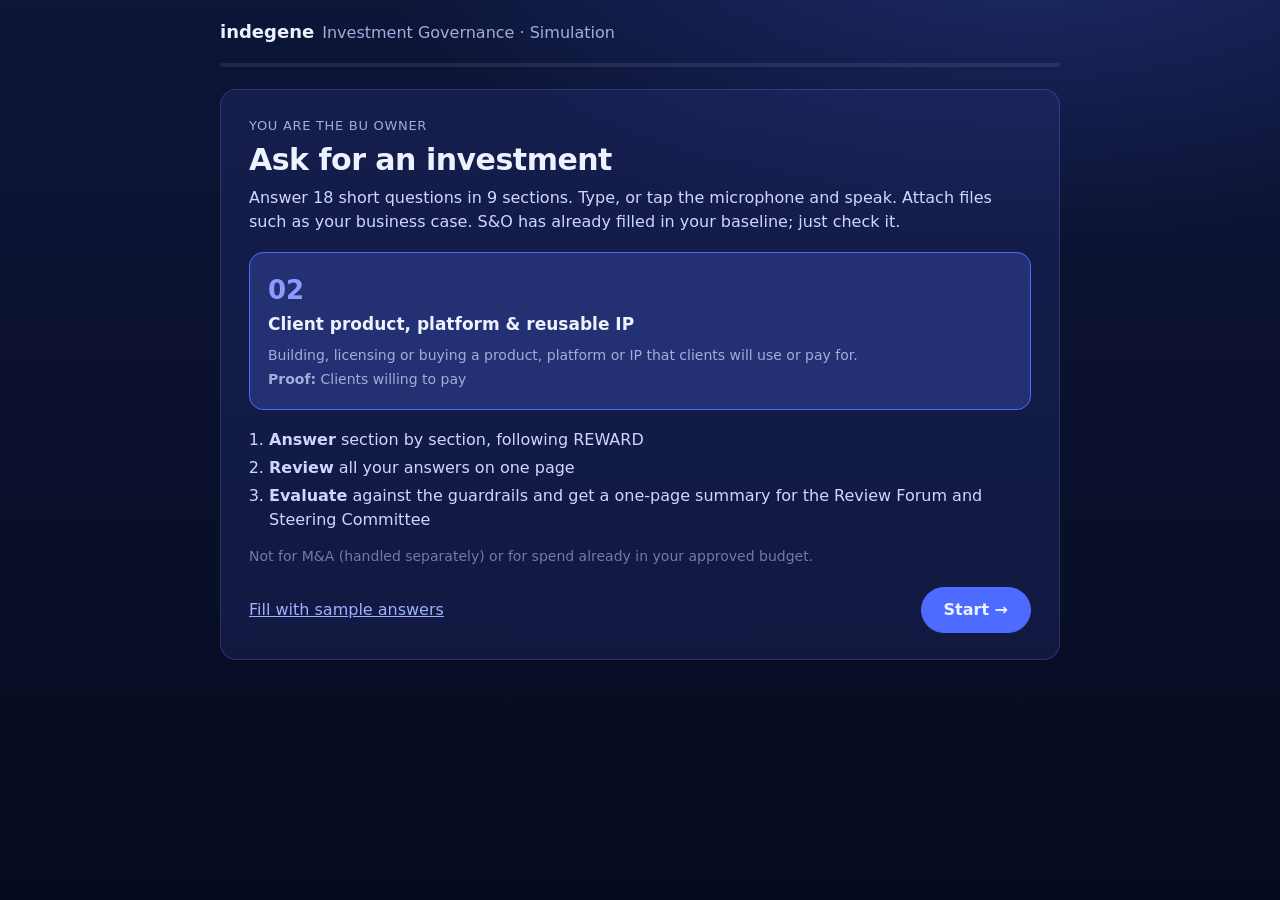
==== commit 59a081b9: "Return section: payback and downside as numbers, with a numbers strip and payback cross-check Co-Aut" ====
--- a/investment-governance-simulation/BU_Owner_Simulation.html
+++ b/investment-governance-simulation/BU_Owner_Simulation.html
@@ -126,12 +126,20 @@
   .rw .st { font-size: 12.5px; font-weight: 700; }
   .rw .ln { font-size: 12.5px; color: var(--muted); margin-top: 4px; }
   .rw.cur { border-color: var(--accent); background: var(--panel-2); }
+  .rw.next { border-style: dashed; background: transparent; }
+  .rw.next .L { color: var(--faint); }
+  .rw-legend { font-size: 12.5px; color: var(--faint); margin: -2px 0 8px; }
   .checks { display: grid; grid-template-columns: repeat(3, 1fr); gap: 10px; }
   .chk { border: 1px solid var(--line); border-radius: 12px; padding: 12px 14px; background: rgba(5,9,30,.45); }
   .chk .t { font-size: 13px; color: var(--muted); }
   .chk .s { font-weight: 700; margin-top: 2px; }
   .dot { display: inline-block; width: 10px; height: 10px; border-radius: 50%; margin-right: 7px; vertical-align: 0; }
   .dot.g { background: var(--g); } .dot.a { background: var(--a); } .dot.r { background: var(--r); } .dot.n { background: var(--n); }
+  .numbers { display: grid; grid-template-columns: repeat(4, 1fr); gap: 10px; }
+  .num { border: 1px solid var(--line); border-radius: 12px; padding: 12px 14px; background: rgba(5,9,30,.45); }
+  .num .t { font-size: 13px; color: var(--muted); }
+  .num .v { font-size: 22px; font-weight: 800; letter-spacing: -.3px; margin-top: 2px; }
+  .num .s { font-size: 12.5px; color: var(--muted); margin-top: 2px; }
   .cols { display: grid; grid-template-columns: 1fr 1fr; gap: 14px; margin-top: 14px; }
   .box { border: 1px solid var(--line); border-radius: 12px; padding: 14px 16px; background: rgba(5,9,30,.35); }
   .box h3 { margin: 0 0 8px; font-size: 14px; text-transform: uppercase; letter-spacing: .6px; color: var(--muted); }
@@ -150,6 +158,7 @@
   @media (max-width: 760px) { .reward { grid-template-columns: repeat(3, 1fr); } }
   @media (max-width: 680px) {
     .checks, .cols { grid-template-columns: 1fr; }
+    .numbers { grid-template-columns: 1fr 1fr; }
     .reward { grid-template-columns: repeat(2, 1fr); }
     .card { padding: 20px 18px; }
     h1 { font-size: 24px; }
@@ -161,9 +170,9 @@
     header, .progress, .no-print, details { display: none !important; }
     .wrap { max-width: none; padding: 0; }
     .card { background: #fff; border: 0; padding: 0; }
-    .lead, .muted, .route b, .chk .t, .box h3, .foot, .eyebrow, .sect-h, .rw .ln { color: #444; }
+    .lead, .muted, .route b, .chk .t, .box h3, .foot, .eyebrow, .sect-h, .rw .ln, .num .t, .num .s { color: #444; }
     .chip { color: #333; border-color: #bbb; }
-    .chk, .box, .rw { background: #fff !important; border-color: #ccc !important; }
+    .chk, .box, .rw, .num { background: #fff !important; border-color: #ccc !important; }
     .decision { background: #fff !important; }
     h1 { font-size: 20px; }
   }
@@ -187,6 +196,7 @@
   "use strict";
 
   // =================== Indicative thresholds (shown as [ ] on screen) ===================
+  var HURDLE_MONTHS = 24;      // payback hurdle
   var DOWNSIDE_MONTHS = 36;    // downside-case payback limit
   var MIN_SIZE_M = 0.1;        // governance threshold
   var WRITTEN_LIMIT_M = 0.5;   // written-approval limit
@@ -211,6 +221,39 @@
     if (/^(million|mn|m)$/.test(u)) return v;
     if (/^(thousand|k)$/.test(u)) return v / 1000;
     return v >= 1000 ? v / 1e6 : v;
+  }
+  // Money amounts written with $ or a unit, in $M, in the order they appear
+  function moneyList(s) {
+    var out = [], re = /\$\s*(\d+(\.\d+)?)\s*(million|mn|m|thousand|k)?\b|(\d+(\.\d+)?)\s*(million|mn|m|thousand|k)\b/g, m;
+    s = L(s).replace(/,/g, "");
+    while ((m = re.exec(s))) {
+      var v = parseFloat(m[1] || m[4]), u = m[3] || m[6] || "";
+      out.push(/^(thousand|k)$/.test(u) ? v / 1000 : (!u && v >= 1000 ? v / 1e6 : v));
+    }
+    return out;
+  }
+  function r2(x) { return Math.round(x * 100) / 100; }
+  // Reads "Revenue a, b, c. Cost x, y, z" and works out 3-year totals and the implied payback month
+  function figures(s) {
+    var t = L(s), i = t.search(/cost/), j = t.search(/revenue|savings|income/);
+    if (i < 0 || j < 0) return null;
+    var revPart = j < i ? t.slice(j, i) : t.slice(j), costPart = j < i ? t.slice(i) : t.slice(i, j);
+    var rv = moneyList(revPart), cs = moneyList(costPart);
+    if (rv.length < 2 || cs.length < 2) return null;
+    var n = Math.min(rv.length, cs.length, 3), cum = 0, payback = null, rev = 0, cost = 0;
+    for (var k = 0; k < n; k++) {
+      var net = rv[k] - cs[k]; rev += rv[k]; cost += cs[k];
+      if (payback === null && net > 0 && cum + net >= 0) payback = Math.round(k * 12 + (-cum / net) * 12);
+      cum += net;
+    }
+    return { rev: r2(rev), cost: r2(cost), net: r2(rev - cost), payback: payback, years: n };
+  }
+  // Picks the downside payback months from a sentence like "payback is about 35 months"
+  function downsideMonths(s) {
+    var m = L(s).match(/(\d+(\.\d+)?)\s*(months?|yrs?|years?)/g);
+    if (!m) return null;
+    var last = m[m.length - 1], v = parseFloat(last);
+    return /y/.test(last.replace(/\d|\.|\s/g, "")) ? Math.round(v * 12) : v;
   }
   function dates(s) { return (L(s).match(/\b(jan|feb|mar|apr|may|jun|jul|aug|sep|oct|nov|dec)[a-z]*\b|\bmonth\s*\d+|\bq[1-4]\b|\b20\d\d\b/g) || []).length; }
   function words(s) { return (s || "").trim().split(/\s+/).filter(Boolean).length; }
@@ -331,12 +374,21 @@
     ]},
 
     { id: "ret", tag: "<b>E</b> · Feeds Check 3: Return worth it?", title: "Is the return worth it?", sub: "Finance checks this against the baseline, the [24-month] payback hurdle and a downside case. Attach your business case if you have one.", qs: [
-      { id: "r1", q: "What revenue and what total cost do you expect in years 1, 2 and 3?", h: "e.g. Revenue $0.15M, $1.2M, $2.1M. Cost $1.5M, $0.4M, $0.5M. Or attach the business case below",
+      { id: "r1", q: "What revenue and what total cost (including running cost) do you expect in years 1, 2 and 3?", h: "e.g. Revenue $0.3M, $2.0M, $2.8M. Cost $1.5M, $0.5M, $0.6M. Or attach the business case below",
         g: "Green: revenue and cost for each year. Amber: incomplete.", c: "Add year-by-year revenue and cost",
-        r: function (s) { var n = nums(s).length; return n >= 4 ? G("Year-by-year given") : n ? A("Incomplete") : A("No figures"); } },
-      { id: "r2", q: "What is the biggest risk to the return, and what happens to payback if only half the clients come?", h: "e.g. Pilots don’t convert. With half the clients, payback moves from 20 to 34 months",
-        g: "Green: a named risk and a downside within [36 months]. Amber: vague. Red: never pays back, or beyond [36 months].", c: "Name the biggest risk and add a downside case",
-        r: function (s) { if (has(s, /never|no payback/)) return R("Downside never pays back"); var n = maxNum(s); if (n !== null && n > DOWNSIDE_MONTHS && has(s, /month/)) return R("Downside beyond [36 months]"); return words(s) >= 8 ? G("Risk and downside stated") : A("Risk or downside vague"); } }
+        r: function (s) { var f = figures(s); if (f) return G("3-year revenue $" + f.rev + "M vs cost $" + f.cost + "M"); var n = nums(s).length; return n >= 4 ? G("Year-by-year given") : n ? A("Incomplete") : A("No figures"); } },
+      { id: "r2", q: "In how many months do we get the money back (payback)?", h: "e.g. About 22 months",
+        g: "Green: within the [24-month] hurdle and consistent with the year-by-year figures. Amber: not given, or doesn’t match the figures. Red: beyond [24 months].", c: "Show the payback month and how it is worked out",
+        r: function (s) {
+          var n = maxNum(s); if (n === null) return A("No payback given");
+          if (has(s, /year/) && !has(s, /month/)) n = n * 12;
+          if (n > HURDLE_MONTHS) return R("Payback " + n + " months: beyond [24]");
+          var f = figures(state.answers.r1);
+          if (f && f.payback !== null && Math.abs(f.payback - n) > 6) return A(n + " months stated; figures imply about " + f.payback);
+          return G(n + " months, within [24]"); } },
+      { id: "r3", q: "What is the biggest risk, and what is the payback if it happens (for example, only half the clients come)?", h: "e.g. Pilots don’t convert to licences. With half the clients, payback is about 35 months",
+        g: "Green: a named risk and a downside payback within [36 months]. Amber: vague. Red: never pays back, or beyond [36 months].", c: "Name the biggest risk and add a downside payback",
+        r: function (s) { if (has(s, /never|no payback/)) return R("Downside never pays back"); var n = downsideMonths(s); if (n !== null && n > DOWNSIDE_MONTHS) return R("Downside " + n + " months: beyond [36]"); if (n === null) return A("Downside payback not given"); return words(s) >= 6 ? G("Downside " + n + " months, within [36]") : A("Risk not named"); } }
     ]}
   ];
   SECTIONS.forEach(function (s, i) { if (!s.tag) s.tag = "<b>E</b> · Feeds Check 2: Proof good enough? · question " + (i - 2) + " of 5"; });
@@ -363,8 +415,9 @@
     p4b: "Yes: team, AI model usage, security review, client data access and support are all in. Running cost after year one is about $0.27M a year.",
     p5a: "Annual licence of $300k per client; pilots are paid at $60k for 3 months.",
     p5b: "$0.9M revenue a year at 3 clients, about 70% margin after $90k per client to serve.",
-    r1: "Revenue: $0.15M, $1.2M, $2.1M. Cost: $1.5M, $0.4M, $0.5M.",
-    r2: "Biggest risk: pilots don't convert to paid licences. With half the clients, payback moves from about 20 to about 34 months."
+    r1: "Revenue: $0.3M, $2.0M, $2.8M. Cost: $1.5M, $0.5M, $0.6M.",
+    r2: "About 22 months.",
+    r3: "Biggest risk: pilots don't convert to paid licences. With half the clients, payback is about 35 months."
   };
 
   // =================== State ===================
@@ -673,18 +726,20 @@
     var answered = caseRows.filter(function (r) { return r.answer || (files[r.sec.id] || []).length; }).length;
     var nFiles = allFiles().length;
     var plan = rows.filter(function (r) { return r.id === "p4a"; })[0];
-    var risk = rows.filter(function (r) { return r.id === "r2"; })[0];
+    var risk = rows.filter(function (r) { return r.id === "r3"; })[0];
     var reward = [
       { L: "R", nm: "Record baseline", st: worst(base), lbl: worst(base) === "g" ? "Done" : "To confirm",
         ln: worst(base) === "g" ? "Spend: " + short(A_.s1, 40) + " · People: " + short(A_.s2, 40) : "S&O to confirm from Finance, HR and CRM" },
       { L: "E", nm: "Establish case", st: answered === caseRows.length ? "g" : caseRows.length - answered <= 3 ? "a" : "r", lbl: answered === caseRows.length ? "Done" : "Incomplete",
         ln: answered + " of " + caseRows.length + " answered" + (nFiles ? " · " + nFiles + " file" + (nFiles > 1 ? "s" : "") + " attached" : "") },
       { L: "W", nm: "Weigh value & risks", st: { "d-g": "g", "d-a": "a", "d-r": "r", "d-n": "n" }[DEC[d]], lbl: d, ln: "Three checks → " + d, cur: true },
-      { L: "A", nm: "Assess updates", st: funded ? (risk && risk.rag === "g" ? "g" : "a") : "n", lbl: funded ? (risk && risk.rag === "g" ? "Ready" : "To set up") : "After approval",
-        ln: funded ? "Monthly: Finance reports spend vs plan; BU explains variances. Watch: " + short(A_.r2 || "biggest risk not named", 48) : "Starts once funded" },
-      { L: "R", nm: "Review performance", st: funded ? (plan && plan.rag === "g" ? "g" : "a") : "n", lbl: funded ? (plan && plan.rag === "g" ? "Ready" : "To set up") : "After approval",
-        ln: funded ? ARCH.checkpoints + (A_.p4a ? ". Unlocks: " + short(A_.p4a, 48) : "") : "Starts once funded" },
-      { L: "D", nm: "Document outcomes", st: "g", lbl: "Done", ln: funded ? "This summary is the first record. Quarterly note to the Steering Committee." : "This summary records the decision." }
+      // A, R and D happen after approval, so they show what comes next, not a status
+      { L: "A", nm: "Assess updates", next: true, st: "n", lbl: funded ? "Next · monthly" : "Not started",
+        ln: funded ? "Finance reports spend vs plan; BU explains variances; S&O reviews. Watch: " + (risk && risk.rag === "g" ? short((A_.r3 || "").replace(/^\s*biggest risk\s*:\s*/i, "").split(/[.;]/)[0], 48) : "biggest risk, to be named") : "Only if funded" },
+      { L: "R", nm: "Review performance", next: true, st: "n", lbl: funded ? "Next · each checkpoint" : "Not started",
+        ln: funded ? ARCH.checkpoints + ". " + (plan && plan.rag === "g" ? "Each releases the next instalment" : "Milestones still to be dated") : "Only if funded" },
+      { L: "D", nm: "Document outcomes", next: true, st: "n", lbl: funded ? "Next · quarterly" : "Not started",
+        ln: funded ? "S&O reports findings and decisions to the Steering Committee: continue, scale, pause or stop" : "Only if funded" }
     ];
     return { decision: d, why: why, next: next, route: route, checks: checks, reward: reward, reds: reds, ambers: ambers, funded: funded };
   }
@@ -698,6 +753,20 @@
       if (!ev) ev = { rows: offlineRatings(), summary: "", payback: "", mode: "Rule-based evaluation against the guardrails" + (sampler ? " (AI evaluation was unavailable)" : "") };
       ev.d = decide(ev); result = ev; renderEval();
     });
+  }
+
+  function numbersStrip(ev, retFiles) {
+    var A_ = state.answers, f = figures(A_.r1), amount = moneyM(A_.a1);
+    var byId = {}; ev.rows.forEach(function (r) { byId[r.id] = r; });
+    var pb = maxNum(A_.r2); if (pb !== null && has(A_.r2, /year/) && !has(A_.r2, /month/)) pb = pb * 12;
+    var dn = downsideMonths(A_.r3);
+    function tile(t, v, sub, rag) { return '<div class="num"><div class="t">' + (rag ? '<span class="dot ' + rag + '"></span>' : "") + esc(t) + '</div><div class="v">' + esc(v) + '</div><div class="s">' + esc(sub) + '</div></div>'; }
+    return '<div class="numbers">' +
+      tile("Ask", amount !== null ? "$" + amount + "M" : "—", byId.p4a && byId.p4a.rag === "g" ? "Released in instalments" : "Instalments to be agreed", null) +
+      tile("Payback", pb !== null ? pb + " months" : "Not given", "Hurdle [24 months]" + (f && f.payback !== null ? " · figures imply ~" + f.payback : ""), byId.r2 && byId.r2.rag) +
+      tile("Downside payback", dn !== null ? dn + " months" : "Not given", "Limit [36 months]", byId.r3 && byId.r3.rag) +
+      tile("3-year revenue vs cost", f ? "$" + f.rev + "M / $" + f.cost + "M" : (retFiles.length ? "See business case" : "Not given"), f ? "Net $" + f.net + "M over " + f.years + " years" : "Finance to work out", byId.r1 && byId.r1.rag) +
+      '</div>';
   }
 
   function renderEval() {
@@ -727,6 +796,7 @@
 
       '<div class="decision ' + DEC[d.decision] + '"><div class="lbl">Recommendation</div><div class="val">' + esc(d.decision) + '</div><p>' + esc(d.why) + '</p></div>' +
 
+      '<div class="sect-h">The numbers</div>' + numbersStrip(ev, retFiles) +
       '<div class="sect-h">The three checks</div>' +
       '<div class="checks">' + d.checks.map(function (c) {
         return '<div class="chk"><div class="t">' + esc(c.t) + '</div><div class="s"><span class="dot ' + c.rag + '"></span>' + esc(c.line) + '</div></div>';
@@ -738,14 +808,13 @@
       '</div>' +
 
       '<div class="sect-h">The REWARD view</div>' +
+      '<div class="rw-legend">R, E and W happen now, before money goes out. A, R and D are the next steps once it is funded.</div>' +
       '<div class="reward">' + d.reward.map(function (x) {
-        return '<div class="rw' + (x.cur ? " cur" : "") + '"><div class="L">' + x.L + '</div><div class="nm">' + esc(x.nm) + '</div><div class="st"><span class="dot ' + x.st + '"></span>' + esc(x.lbl) + '</div><div class="ln">' + esc(x.ln) + '</div></div>';
+        return '<div class="rw' + (x.cur ? " cur" : "") + (x.next ? " next" : "") + '"><div class="L">' + x.L + '</div><div class="nm">' + esc(x.nm) + '</div><div class="st"><span class="dot ' + x.st + '"></span>' + esc(x.lbl) + '</div><div class="ln">' + esc(x.ln) + '</div></div>';
       }).join("") + '</div>' +
 
       '<div class="route"><p><b>Summary:</b> ' + esc(autoSummary) + '</p>' +
-      (ev.payback ? '<p><b>Payback (estimate):</b> ' + esc(ev.payback) + ' Finance to confirm against the baseline and the [24-month] hurdle.</p>' :
-        retFiles.length ? '<p><b>Payback:</b> Business case attached (' + esc(retFiles.map(function (f) { return f.name; }).join(", ")) + '). Finance to compute payback and check it against the baseline, the [24-month] hurdle and the downside case.</p>' :
-        '<p><b>Payback:</b> Finance to calculate from the year-by-year figures and check against the baseline, the [24-month] hurdle and the downside case.</p>') +
+      '<p><b>Finance check:</b> Confirm the revenue and cost assumptions against the baseline' + (retFiles.length ? ' and the attached business case (' + esc(retFiles.map(function (f) { return f.name; }).join(", ")) + ')' : '') + ', then the payback against the [24-month] hurdle and the downside against [36 months].' + (ev.payback ? ' AI estimate: ' + esc(ev.payback) : '') + '</p>' +
       '<p><b>Next step:</b> ' + esc(d.next) + '</p>' +
       (d.route ? '<p><b>Who decides:</b> ' + esc(d.route) + '</p>' : "") +
       (fl.length ? '<p><b>Evidence attached:</b> ' + esc(fl.map(function (x) { return x.f.name; }).join(", ")) + '</p>' : "") + '</div>' +
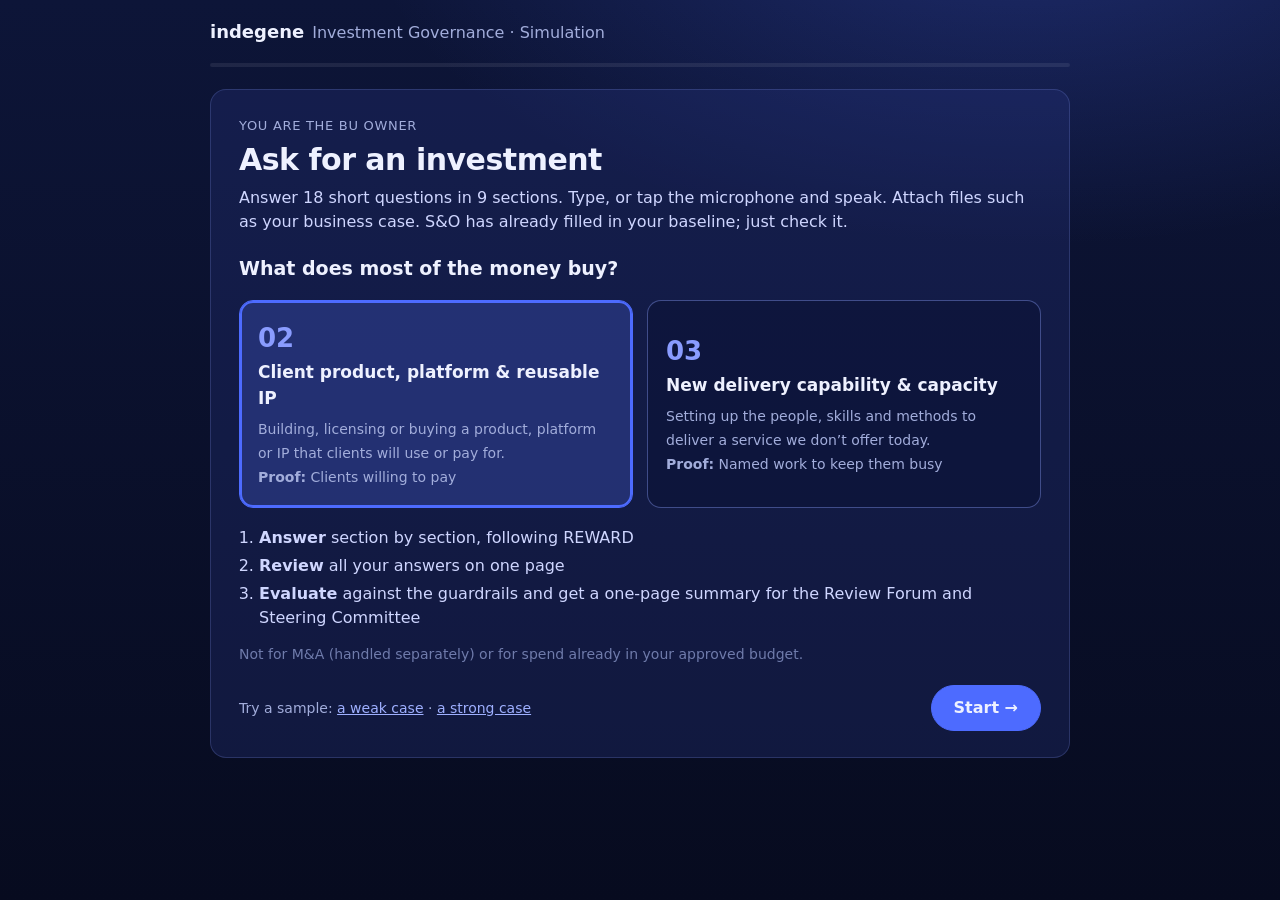
==== commit 459b9309: "Add archetype 03, weak and strong sample cases, and a clearer leadership summary Co-Authored-By: Cla" ====
--- a/investment-governance-simulation/BU_Owner_Simulation.html
+++ b/investment-governance-simulation/BU_Owner_Simulation.html
@@ -30,7 +30,7 @@
     background-color: var(--bg);
     font-family: "Segoe UI", system-ui, -apple-system, Roboto, Arial, sans-serif; font-size: 16px; line-height: 1.5;
   }
-  .wrap { max-width: 880px; margin: 0 auto; padding: 0 20px 48px; }
+  .wrap { max-width: 900px; margin: 0 auto; padding: 0 20px 48px; }
   header { display: flex; justify-content: space-between; align-items: center; gap: 12px; padding: 18px 0; }
   .brand b { font-size: 18px; } .brand span { color: var(--muted); margin-left: 8px; }
   .chip { font-size: 13px; color: var(--muted); border: 1px solid var(--line-2); border-radius: 999px; padding: 4px 12px; white-space: nowrap; }
@@ -51,16 +51,20 @@
   .btn.small { padding: 7px 14px; font-size: 14px; display: inline-flex; align-items: center; gap: 6px; }
   .btn.small svg { width: 16px; height: 16px; }
   .btn.link { border: 0; background: none; padding: 4px 0; color: #9fb0ff; text-decoration: underline; }
-  .nav { display: flex; justify-content: space-between; align-items: center; margin-top: 20px; gap: 12px; }
+  .nav { display: flex; justify-content: space-between; align-items: center; margin-top: 20px; gap: 12px; flex-wrap: wrap; }
 
   /* Start */
-  .type { border: 1px solid var(--accent); background: var(--panel-2); border-radius: 14px; padding: 18px; margin: 18px 0 6px; }
+  .types { display: grid; grid-template-columns: 1fr 1fr; gap: 14px; margin: 18px 0 6px; }
+  .type { text-align: left; border: 1px solid var(--line-2); background: rgba(10,16,50,.45); border-radius: 14px; padding: 18px; }
+  .type:hover { border-color: #9fb0ff; }
+  .type.sel { border-color: var(--accent); background: var(--panel-2); box-shadow: 0 0 0 2px var(--accent) inset; }
   .type .n { font-size: 26px; font-weight: 800; color: #8a9cff; }
   .type b { display: block; font-size: 17px; margin: 2px 0 6px; }
   .type span { color: var(--muted); font-size: 14px; }
   .steps { margin: 18px 0 0; padding-left: 20px; color: #cfd6ff; }
   .steps li { margin: 4px 0; }
   .scope { margin-top: 14px; font-size: 14px; color: var(--faint); }
+  .samples { font-size: 14px; color: var(--muted); }
 
   /* Questions */
   .q { padding: 18px 0; border-top: 1px solid var(--line); }
@@ -110,15 +114,41 @@
 
   /* Evaluation one-pager */
   .meta { display: flex; flex-wrap: wrap; gap: 8px; margin-top: 8px; }
-  .decision { margin: 18px 0 14px; border-radius: 14px; padding: 18px 20px; border: 1px solid; }
+  .decision { margin: 18px 0 6px; border-radius: 14px; padding: 18px 20px; border: 1px solid; }
   .decision .lbl { font-size: 13px; text-transform: uppercase; letter-spacing: .7px; opacity: .85; }
-  .decision .val { font-size: 28px; font-weight: 800; letter-spacing: -.4px; }
-  .decision p { margin: 4px 0 0; }
+  .decision .val { font-size: 30px; font-weight: 800; letter-spacing: -.4px; line-height: 1.2; }
+  .decision .why { margin: 6px 0 0; font-size: 16.5px; }
+  .decision .ask { margin: 10px 0 0; font-size: 15px; padding-top: 10px; border-top: 1px solid rgba(255,255,255,.12); }
   .d-g { border-color: var(--g); background: rgba(61,220,151,.10); } .d-g .val { color: var(--g); }
   .d-a { border-color: var(--a); background: rgba(255,181,71,.10); } .d-a .val { color: var(--a); }
   .d-r { border-color: var(--r); background: rgba(255,107,122,.10); } .d-r .val { color: var(--r); }
   .d-n { border-color: var(--line-2); background: rgba(255,255,255,.04); } .d-n .val { color: var(--muted); }
-  .sect-h { font-size: 13px; text-transform: uppercase; letter-spacing: .7px; color: var(--muted); margin: 18px 0 8px; }
+  .sect-h { font-size: 13px; text-transform: uppercase; letter-spacing: .7px; color: var(--muted); margin: 22px 0 8px; }
+  .numbers { display: grid; grid-template-columns: repeat(4, 1fr); gap: 10px; }
+  .num { border: 1px solid var(--line); border-radius: 12px; padding: 12px 14px; background: rgba(5,9,30,.45); }
+  .num .t { font-size: 13px; color: var(--muted); }
+  .num .v { font-size: 22px; font-weight: 800; letter-spacing: -.3px; margin-top: 2px; }
+  .num .s { font-size: 12.5px; color: var(--muted); margin-top: 2px; }
+  .exec { border: 1px solid var(--line); border-radius: 12px; overflow: hidden; }
+  .exec .row { display: grid; grid-template-columns: 150px 1fr; border-bottom: 1px solid var(--line); }
+  .exec .row:last-child { border-bottom: 0; }
+  .exec .row > div { padding: 10px 14px; font-size: 15px; }
+  .exec .row > div:first-child { color: var(--muted); font-size: 13.5px; background: rgba(5,9,30,.35); }
+  .exec ul { margin: 0; padding-left: 18px; } .exec li { margin: 2px 0; }
+  table { width: 100%; border-collapse: collapse; font-size: 14px; }
+  td, th { text-align: left; padding: 9px 10px; border-bottom: 1px solid var(--line); vertical-align: top; }
+  th { color: var(--muted); font-weight: 600; font-size: 12.5px; text-transform: uppercase; letter-spacing: .5px; }
+  .needs { border: 1px solid var(--line); border-radius: 12px; overflow: hidden; }
+  .needs td:first-child { width: 28px; }
+  .needs .sub { color: var(--muted); font-size: 13px; }
+  .needs .tag { display: inline-block; font-size: 11.5px; font-weight: 700; padding: 1px 8px; border-radius: 999px; }
+  .tag.r { background: rgba(255,107,122,.18); color: var(--r); } .tag.a { background: rgba(255,181,71,.18); color: var(--a); }
+  .checks { display: grid; grid-template-columns: repeat(3, 1fr); gap: 10px; }
+  .chk { border: 1px solid var(--line); border-radius: 12px; padding: 12px 14px; background: rgba(5,9,30,.45); }
+  .chk .t { font-size: 13px; color: var(--muted); }
+  .chk .s { font-weight: 700; margin-top: 2px; }
+  .dot { display: inline-block; width: 10px; height: 10px; border-radius: 50%; margin-right: 7px; vertical-align: 0; flex: none; }
+  .dot.g { background: var(--g); } .dot.a { background: var(--a); } .dot.r { background: var(--r); } .dot.n { background: var(--n); }
   .reward { display: grid; grid-template-columns: repeat(6, 1fr); gap: 8px; }
   .rw { border: 1px solid var(--line); border-radius: 12px; padding: 10px 11px; background: rgba(5,9,30,.45); }
   .rw .L { font-size: 22px; font-weight: 800; color: #8a9cff; line-height: 1; }
@@ -129,50 +159,34 @@
   .rw.next { border-style: dashed; background: transparent; }
   .rw.next .L { color: var(--faint); }
   .rw-legend { font-size: 12.5px; color: var(--faint); margin: -2px 0 8px; }
-  .checks { display: grid; grid-template-columns: repeat(3, 1fr); gap: 10px; }
-  .chk { border: 1px solid var(--line); border-radius: 12px; padding: 12px 14px; background: rgba(5,9,30,.45); }
-  .chk .t { font-size: 13px; color: var(--muted); }
-  .chk .s { font-weight: 700; margin-top: 2px; }
-  .dot { display: inline-block; width: 10px; height: 10px; border-radius: 50%; margin-right: 7px; vertical-align: 0; }
-  .dot.g { background: var(--g); } .dot.a { background: var(--a); } .dot.r { background: var(--r); } .dot.n { background: var(--n); }
-  .numbers { display: grid; grid-template-columns: repeat(4, 1fr); gap: 10px; }
-  .num { border: 1px solid var(--line); border-radius: 12px; padding: 12px 14px; background: rgba(5,9,30,.45); }
-  .num .t { font-size: 13px; color: var(--muted); }
-  .num .v { font-size: 22px; font-weight: 800; letter-spacing: -.3px; margin-top: 2px; }
-  .num .s { font-size: 12.5px; color: var(--muted); margin-top: 2px; }
-  .cols { display: grid; grid-template-columns: 1fr 1fr; gap: 14px; margin-top: 14px; }
-  .box { border: 1px solid var(--line); border-radius: 12px; padding: 14px 16px; background: rgba(5,9,30,.35); }
-  .box h3 { margin: 0 0 8px; font-size: 14px; text-transform: uppercase; letter-spacing: .6px; color: var(--muted); }
-  .box ol { margin: 0; padding-left: 20px; } .box li { margin: 5px 0; font-size: 14.5px; }
-  .box .none { color: var(--faint); font-size: 14px; }
-  .route { margin-top: 14px; font-size: 14.5px; }
+  .route { margin-top: 12px; font-size: 15px; }
+  .route p { margin: 6px 0; }
   .route b { color: #cfd6ff; }
   details { margin-top: 16px; border-top: 1px solid var(--line); padding-top: 10px; }
   summary { cursor: pointer; color: #9fb0ff; }
-  table { width: 100%; border-collapse: collapse; font-size: 13.5px; margin-top: 8px; }
-  td, th { text-align: left; padding: 7px 8px; border-bottom: 1px solid var(--line); vertical-align: top; }
-  th { color: var(--muted); font-weight: 600; }
+  details table { font-size: 13.5px; margin-top: 8px; }
   .foot { margin-top: 14px; font-size: 12.5px; color: var(--faint); }
   .loading { text-align: center; padding: 40px 0; color: var(--muted); }
 
   @media (max-width: 760px) { .reward { grid-template-columns: repeat(3, 1fr); } }
   @media (max-width: 680px) {
-    .checks, .cols { grid-template-columns: 1fr; }
-    .numbers { grid-template-columns: 1fr 1fr; }
-    .reward { grid-template-columns: repeat(2, 1fr); }
+    .types, .checks { grid-template-columns: 1fr; }
+    .numbers, .reward { grid-template-columns: 1fr 1fr; }
+    .exec .row { grid-template-columns: 1fr; }
     .card { padding: 20px 18px; }
     h1 { font-size: 24px; }
     .chip.hide-sm { display: none; }
     .file a { max-width: 170px; }
+    .needs .hide-sm { display: none; }
   }
   @media print {
     body { background: #fff; color: #111; font-size: 11.5px; }
     header, .progress, .no-print, details { display: none !important; }
     .wrap { max-width: none; padding: 0; }
     .card { background: #fff; border: 0; padding: 0; }
-    .lead, .muted, .route b, .chk .t, .box h3, .foot, .eyebrow, .sect-h, .rw .ln, .num .t, .num .s { color: #444; }
+    .lead, .muted, .route b, .chk .t, .foot, .eyebrow, .sect-h, .rw .ln, .num .t, .num .s, th, .needs .sub, .exec .row > div:first-child { color: #444; }
     .chip { color: #333; border-color: #bbb; }
-    .chk, .box, .rw, .num { background: #fff !important; border-color: #ccc !important; }
+    .chk, .rw, .num, .exec .row > div:first-child { background: #fff !important; border-color: #ccc !important; }
     .decision { background: #fff !important; }
     h1 { font-size: 20px; }
   }
@@ -212,7 +226,6 @@
   }
   function maxNum(s) { var n = nums(s); return n.length ? Math.max.apply(null, n) : null; }
   function pcts(s) { return (L(s).match(/\d+(\.\d+)?\s*%/g) || []).map(parseFloat); }
-  // Finds a money amount in $M: prefers "$1.5M", "1.5 million", "900k"
   function moneyM(s) {
     s = L(s).replace(/,/g, "");
     var m = s.match(/\$\s*(\d+(\.\d+)?)\s*(million|mn|m|thousand|k)?\b/) || s.match(/(\d+(\.\d+)?)\s*(million|mn|m|thousand|k)\b/);
@@ -222,7 +235,6 @@
     if (/^(thousand|k)$/.test(u)) return v / 1000;
     return v >= 1000 ? v / 1e6 : v;
   }
-  // Money amounts written with $ or a unit, in $M, in the order they appear
   function moneyList(s) {
     var out = [], re = /\$\s*(\d+(\.\d+)?)\s*(million|mn|m|thousand|k)?\b|(\d+(\.\d+)?)\s*(million|mn|m|thousand|k)\b/g, m;
     s = L(s).replace(/,/g, "");
@@ -232,8 +244,8 @@
     }
     return out;
   }
-  function r2(x) { return Math.round(x * 100) / 100; }
-  // Reads "Revenue a, b, c. Cost x, y, z" and works out 3-year totals and the implied payback month
+  function round2(x) { return Math.round(x * 100) / 100; }
+  // Reads "Revenue a, b, c. Cost x, y, z": 3-year totals and the payback month the figures imply (null = not within the years given)
   function figures(s) {
     var t = L(s), i = t.search(/cost/), j = t.search(/revenue|savings|income/);
     if (i < 0 || j < 0) return null;
@@ -246,193 +258,315 @@
       if (payback === null && net > 0 && cum + net >= 0) payback = Math.round(k * 12 + (-cum / net) * 12);
       cum += net;
     }
-    return { rev: r2(rev), cost: r2(cost), net: r2(rev - cost), payback: payback, years: n };
-  }
-  // Picks the downside payback months from a sentence like "payback is about 35 months"
+    return { rev: round2(rev), cost: round2(cost), net: round2(rev - cost), payback: payback, years: n };
+  }
   function downsideMonths(s) {
     var m = L(s).match(/(\d+(\.\d+)?)\s*(months?|yrs?|years?)/g);
     if (!m) return null;
     var last = m[m.length - 1], v = parseFloat(last);
-    return /y/.test(last.replace(/\d|\.|\s/g, "")) ? Math.round(v * 12) : v;
-  }
+    return /y/.test(last.replace(/[\d.\s]/g, "")) ? Math.round(v * 12) : v;
+  }
+  function paybackMonths(s) { var n = maxNum(s); if (n !== null && has(s, /year/) && !has(s, /month/)) n = Math.round(n * 12); return n; }
   function dates(s) { return (L(s).match(/\b(jan|feb|mar|apr|may|jun|jul|aug|sep|oct|nov|dec)[a-z]*\b|\bmonth\s*\d+|\bq[1-4]\b|\b20\d\d\b/g) || []).length; }
   function words(s) { return (s || "").trim().split(/\s+/).filter(Boolean).length; }
   function has(s, re) { return re.test(L(s)); }
   function G(n) { return ["g", n]; } function A(n) { return ["a", n]; } function R(n) { return ["r", n]; }
   function short(s, n) { s = (s || "").trim().replace(/\.$/, ""); n = n || 70; return s.length > n ? s.slice(0, n - 1) + "…" : s; }
-
-  // =================== The archetype ===================
+  function firstSentence(s) { var t = short((s || "").replace(/^\s*biggest risk\s*:\s*/i, "").split(/[.;]/)[0], 90); return t.charAt(0).toUpperCase() + t.slice(1); }
+  function milestonesRule(s) {
+    if (has(s, /\b(all of it|upfront|up front|one go|lump|all at once|full amount|at the start)\b/)) return A("All the money at once");
+    var d = dates(s), n = nums(s).length;
+    if (d >= 2 && n >= 2) return G("Milestones with instalments");
+    return d >= 1 || n >= 1 ? A("Dates or amounts incomplete") : R("No milestones");
+  }
+
+  // =================== Questions ===================
+  // q: question · h: example (string, or per archetype) · g: guardrail (for the AI evaluator)
+  // c: condition when amber · x: what is needed when red (defaults to c) · r: offline rule
+  var ASK = { id: "ask", tag: "<b>E</b> · Establish the case", title: "The ask", sub: "What you want, and why now.", qs: [
+    { id: "a1", q: "What is the investment, and how much do you need in total?",
+      h: { "02": "e.g. ClaimCheck, an AI claims pre-check before MLR review: $1.5M over 12 months", "03": "e.g. A patient-support operations team, a service we don’t offer today: $0.9M over 9 months" },
+      g: "Green: a clear one-line description and a total of [$0.1M] or more. Red: below [$0.1M] (normal budget, not governed). Amber: no amount or unclear description.",
+      c: "State what it is and the total amount", x: "Use the BU’s normal budget for asks under [$0.1M]",
+      r: function (s) { var m = moneyM(s); if (m === null) return A("No amount given"); if (m < MIN_SIZE_M) return R("Below [$0.1M]: use the normal budget"); return words(s) >= 6 ? G("$" + m + "M, clear ask") : A("$" + m + "M, but describe it in a line"); } },
+    { id: "a2", q: "What happens if we don’t invest?",
+      h: { "02": "e.g. Clients move to a vendor, and we keep paying $0.84M a year for manual checks", "03": "e.g. Two client deals go to a competitor" },
+      g: "Green: a concrete consequence (lost clients, revenue or cost). Amber: vague.", c: "State what we lose if we don’t invest",
+      r: function (s) { return words(s) >= 6 ? G("Cost of not investing stated") : A("Cost of not investing vague"); } }
+  ]};
+
+  var BASE = { id: "base", soft: true, prefilled: true, tag: "<b>R</b> · Record baseline", title: "Where are you today?",
+    sub: "S&O has pre-filled this from Finance, HR and CRM. Check it and edit anything that’s wrong.", qs: [
+    { id: "s1", q: "What does the BU spend on this area today?", h: "Source: Finance system",
+      g: "Green: an amount, or nothing because it is new.", c: "S&O to confirm today’s spend from the Finance system",
+      r: function (s) { return nums(s).length || has(s, /nothing|\bnone\b|\bnew\b|zero/) ? G("Spend recorded") : A("S&O to confirm"); } },
+    { id: "s2", q: "How many people work on it today?", h: "Source: HR system and timesheets",
+      g: "Green: a headcount or hours.", c: "S&O to confirm headcount from HR",
+      r: function (s) { return nums(s).length || has(s, /\bnone\b|nobody|zero/) ? G("Headcount recorded") : A("S&O to confirm"); } },
+    { id: "s3", q: "What do clients pay us for it today?", h: "Source: CRM",
+      g: "Green: an amount or a clear statement.", c: "S&O to confirm current revenue from CRM",
+      r: function (s) { return words(s) >= 2 ? G("Current revenue recorded") : A("S&O to confirm"); } }
+  ]};
+
+  var REAL = { id: "real", tag: "<b>E</b> · Feeds Check 1: Real investment?", title: "Is it a real investment?", sub: "Three quick facts about the money.", qs: [
+    { id: "b1", q: "Is any of this already in your approved budget for this year?", h: "All, part, or none",
+      g: "Green: none (new spend). Amber: part (only the extra is governed). Red: all of it (business as usual).", c: "Govern only the amount above the approved budget", x: "Fund it from the approved budget; it is business as usual",
+      r: function (s) {
+        if (has(s, /part|some of|partly|half/)) return A("Part is already budgeted");
+        if (has(s, /\bnone\b|\bnot\b|\bno\b|new spend/)) return G("New spend");
+        if (has(s, /\ball\b|fully|entire|whole|yes/)) return R("Already budgeted: business as usual");
+        return A("Unclear"); } },
+    { id: "b2", q: "In which month does spending start, and in which month does it end?", h: "e.g. January 2027 to December 2027",
+      g: "Green: a start and an end. Red: no end (that is a running cost). Amber: only one date.", c: "Confirm the start and end month", x: "Set an end date; without one it is a running cost",
+      r: function (s) { if (has(s, /ongoing|no end|indefinite|open.ended|permanent/)) return R("No end date: a running cost"); return dates(s) >= 2 ? G("Start and end given") : A("Add an end date"); } },
+    { id: "b3", q: "Who is the one person accountable for results?", h: "One name or role",
+      g: "Green: one person. Amber: two names. Red: a committee or shared ownership.", c: "Name one accountable owner",
+      r: function (s) { if (has(s, /committee|jointly|shared|both/)) return R("No single owner"); if (has(s, /\band\b|\//)) return A("More than one name"); return G("One owner"); } }
+  ]};
+
+  var RET = { id: "ret", tag: "<b>E</b> · Feeds Check 3: Return worth it?", title: "Is the return worth it?", sub: "Finance checks this against the baseline, the [24-month] payback hurdle and a downside case. Attach your business case if you have one.", qs: [
+    { id: "r1", q: "What revenue and what total cost (including running cost) do you expect in years 1, 2 and 3?",
+      h: { "02": "e.g. Revenue $0.3M, $2.0M, $2.8M. Cost $1.5M, $0.5M, $0.6M. Or attach the business case below", "03": "e.g. Revenue $0.6M, $1.7M, $1.8M. Cost $0.9M, $1.2M, $1.25M. Or attach the business case below" },
+      g: "Green: revenue and cost for each year. Amber: incomplete.", c: "Add year-by-year revenue and cost",
+      r: function (s) { var f = figures(s); if (f) return f.net >= 0 ? G("3-year revenue $" + f.rev + "M vs cost $" + f.cost + "M") : A("Costs exceed revenue over 3 years"); var n = nums(s).length; return n >= 4 ? G("Year-by-year given") : n ? A("Incomplete") : A("No figures"); } },
+    { id: "r2", q: "In how many months do we get the money back (payback)?", h: { "02": "e.g. About 22 months", "03": "e.g. About 19 months" },
+      g: "Green: within the [24-month] hurdle and consistent with the year-by-year figures. Amber: not given, or doesn’t match the figures. Red: beyond [24 months].",
+      c: "Show the payback month and how it is worked out", x: "Bring payback within [24 months], or show why the hurdle should flex",
+      r: function (s) {
+        var n = paybackMonths(s); if (n === null) return A("No payback given");
+        if (n > HURDLE_MONTHS) return R("Payback " + n + " months: beyond [24]");
+        var f = figures(answers().r1);
+        if (f && f.payback === null) return A(n + " months stated; figures don’t pay back in 3 years");
+        if (f && Math.abs(f.payback - n) > 6) return A(n + " months stated; figures imply about " + f.payback);
+        return G(n + " months, within [24]"); } },
+    { id: "r3", q: "What is the biggest risk, and what is the payback if it happens?",
+      h: { "02": "e.g. Pilots don’t convert. With half the clients, payback is about 35 months", "03": "e.g. Client Y doesn’t sign. Then payback is about 30 months" },
+      g: "Green: a named risk and a downside payback within [36 months]. Amber: vague. Red: never pays back, or beyond [36 months].",
+      c: "Name the biggest risk and add a downside payback", x: "Show a downside within [36 months], or how the risk is reduced",
+      r: function (s) { if (has(s, /never|no payback/)) return R("Downside never pays back"); var n = downsideMonths(s); if (n !== null && n > DOWNSIDE_MONTHS) return R("Downside " + n + " months: beyond [36]"); if (n === null) return A("Downside payback not given"); return words(s) >= 6 ? G("Downside " + n + " months, within [36]") : A("Risk not named"); } }
+  ]};
+
   var ARCH = {
-    code: "02", name: "Client product, platform & reusable IP", short: "Client product & IP",
-    blurb: "Building, licensing or buying a product, platform or IP that clients will use or pay for.",
-    proof: "Clients willing to pay",
-    first: "the first instalment (prototype)",
-    checkpoints: "Prototype by month [3] · paid pilots by month [6–9] · scale by month [12]"
+    "02": {
+      code: "02", name: "Client product, platform & reusable IP", short: "Client product & IP",
+      blurb: "Building, licensing or buying a product, platform or IP that clients will use or pay for.",
+      proof: "Clients willing to pay", first: "the first instalment (prototype)", planId: "p4a", marginId: "p5b",
+      keyIds: ["p1a", "p1b", "p2a", "p3b", "p5a", "p5b", "p4a"],
+      checkpoints: "Prototype by month [3] · paid pilots by month [6–9] · scale by month [12]",
+      baseline: { s1: "$0.84M a year on manual claims checks.", s2: "14 reviewers, about 24,000 hours a year.", s3: "Included in content fees; not billed separately." },
+      sections: [
+        { id: "p1", title: "Is the client problem real?", sub: "Who outside Indegene has this problem?", qs: [
+          { id: "p1a", q: "Which clients outside Indegene have this problem, and who at each owns the budget?", h: "e.g. Three: Client X, Y and Z. The head of MLR operations owns the budget",
+            g: "Green: 2 or more named external clients and the budget owner. Amber: 1 client, or budget owner missing. Red: none, or only Indegene teams.",
+            c: "Name a second client and each budget owner", x: "Find at least two external clients who confirm the problem",
+            r: function (s) {
+              if (has(s, /only (our|indegene|internal)|internal team/)) return R("Only internal teams");
+              var n = maxNum(s), owner = has(s, /head|director|vp|chief|owner|budget|lead|manager/) && !has(s, /not (yet )?(identified|known|named|clear)|unknown/);
+              if (n === 0) return R("No clients");
+              if (n === null) return A("Number of clients unclear");
+              if (n >= 2) return owner ? G(n + " clients, budget owner named") : A(n + " clients, budget owner not named");
+              return A("Only 1 client"); } },
+          { id: "p1b", q: "How far has your best design-partner client got?", h: "Verbal interest, letter of intent, or signed agreement",
+            g: "Green: signed agreement. Amber: letter of intent or MoU. Red: verbal only or none.",
+            c: "Sign a design-partner agreement before the next instalment", x: "Get a design partner to at least a letter of intent, ideally a signed agreement",
+            r: function (s) { if (has(s, /letter of intent|\bloi\b|\bmou\b/)) return A("Letter of intent only"); if (has(s, /not signed|unsigned/)) return A("Not yet signed"); if (has(s, /signed|contract/)) return G("Design partner signed"); if (has(s, /verbal|none|\bno\b|interest/)) return R("Verbal interest only"); return A("Unclear"); } }
+        ]},
+        { id: "p2", title: "What can be reused?", sub: "How much already exists.", qs: [
+          { id: "p2a", q: "Which existing Indegene asset does it build on, and what share of the build already exists?", h: "e.g. Content SuperApp core, already running 2 use cases; about 60% exists",
+            g: "Green: names a running asset and 30% or more exists. Amber: under 30%, share not given, or built from scratch.", c: "Show the reusable share of the build",
+            r: function (s) { if (has(s, /\bnone\b|nothing|from scratch/)) return A("Built from scratch"); var p = pcts(s); if (!p.length) return A("Share not given"); return p[0] >= 30 ? G(p[0] + "% of the build already exists") : A("Only " + p[0] + "% exists"); } },
+          { id: "p2b", q: "How much custom work will each new client need?", h: "As a % of the build",
+            g: "Green: [20%] or less. Amber: over [20%]. Red: over 40% (every client is a rebuild).",
+            c: "Cap custom work per client at [20%], shown in the prototype", x: "Bring custom work per client to [20%] or less by reusing more of the core",
+            r: function (s) { var p = pcts(s); if (!p.length) return A("No % given"); var v = p[0]; return v > 40 ? R(v + "% custom work: every client is a rebuild") : v > 20 ? A(v + "% custom work, above [20%]") : G(v + "% custom work per client"); } }
+        ]},
+        { id: "p3", title: "Build, partner or buy?", sub: "Why build it ourselves?", qs: [
+          { id: "p3a", q: "What would the best vendor or partner option cost, and how soon would it reach a paying client?", h: "e.g. Vendor licence $0.4M a year, first client in 4 months. Or: not priced",
+            g: "Green: an alternative priced with cost and time. Amber: not priced.", c: "Price one vendor or partner option side by side",
+            r: function (s) { if (has(s, /not priced|didn.t|did not|\bnone\b|^no\b/)) return A("No alternative priced"); return nums(s).length ? G("Vendor option priced") : A("No cost or time given"); } },
+          { id: "p3b", q: "Why build: what will we own that a vendor can’t give us?", h: "e.g. We own the code, data rights and IP, and it uses our MLR reference library",
+            g: "Green: a specific reason, including what we own (code, data rights, IP). Amber: generic. Red: blank or one word.",
+            c: "Secure code, data and IP rights, and state the difference", x: "State clearly what we will own that a vendor can’t give us",
+            r: function (s) { if (words(s) < 6) return R("No clear reason to build"); return has(s, /own|\bip\b|data|our |only|no vendor|unique/) ? G("We own the IP and data") : A("Reason to build is generic"); } }
+        ]},
+        { id: "p4", title: "Is the plan realistic?", sub: "Milestones, money in parts, and full cost.", qs: [
+          { id: "p4a", q: "What are the milestones, and how much money does each one need?", h: "e.g. Prototype Mar 2027: $0.4M. Paid pilots Aug 2027: $0.6M. Scale Dec 2027: $0.5M",
+            g: "Green: 2–3 dated milestones, each with its instalment. Amber: one lump sum, or dates or amounts missing. Red: no milestones.",
+            c: "Tie each instalment to a dated milestone", x: "Set dated milestones, each with its instalment", r: milestonesRule },
+          { id: "p4b", q: "Is the full cost in your number, and what will it cost per year to run afterwards?", h: "Team, AI usage, security review, client data access, support. e.g. Running cost $0.27M a year",
+            g: "Green: all cost types included and a yearly running cost. Amber: some missing or no running cost. Red: full cost not shown.",
+            c: "Cost the full build and the yearly running cost", x: "Cost the full build: team, AI usage, security review, client data access, support",
+            r: function (s) {
+              var cats = { "team": /team|people|engineer|staff|hire|fte/, "AI usage": /\bai\b|model|cloud|hosting|compute|usage/, "security": /security|privacy|compliance/, "data access": /data access|client data/, "support": /support|onboarding/ };
+              var miss = Object.keys(cats).filter(function (k) { return !cats[k].test(L(s)); }), n = 5 - miss.length;
+              if (n >= 4) return nums(s).length ? G("Full cost and running cost given") : A("Running cost not given");
+              if (n >= 2) return A("Cost missing: " + miss.join(", "));
+              return R("Full cost not shown"); } }
+        ]},
+        { id: "p5", title: "Will clients pay?", sub: "Price, pilots and margin.", qs: [
+          { id: "p5a", q: "How will clients pay, and will pilots be paid?", h: "e.g. Annual licence of $300k; pilots paid at $60k for 3 months",
+            g: "Green: a price model and paid pilots. Amber: free pilots. Red: price model not decided.",
+            c: "Make pilots paid, with a path to a contract", x: "Decide the price model before building",
+            r: function (s) { if (has(s, /not decided|tbd|unsure|don.t know|undecided/)) return R("Price model not decided"); if (has(s, /free|unpaid/)) return A("Free pilots"); return has(s, /licen|subscri|per |fee|price|\$/) ? G("Licence model, paid pilots") : A("Unclear"); } },
+          { id: "p5b", q: "With [3] clients, what are the revenue and the margin?", h: "e.g. $0.9M a year, about 70% margin after cost to serve",
+            g: "Green: revenue and margin. Amber: one missing.", c: "Model revenue and margin at [3] clients",
+            r: function (s) { return nums(s).length && has(s, /%/) ? G("Revenue and margin at 3 clients") : A("Margin not worked out"); } }
+        ]}
+      ]
+    },
+    "03": {
+      code: "03", name: "New delivery capability & capacity", short: "New delivery capability",
+      blurb: "Setting up the people, skills and methods to deliver a service we don’t offer today.",
+      proof: "Named work to keep them busy", first: "the first instalment (first project’s team)", planId: "d4a", marginId: "d5a",
+      keyIds: ["d1b", "d2b", "d3b", "d4a", "d4b", "d5b", "d3a"],
+      checkpoints: "Team in place · first billable work · billable share [50%]+ by month 6 · break-even on track",
+      baseline: { s1: "Nothing: it's a new service.", s2: "None today; 4 people in operations have related skills.", s3: "Nothing yet." },
+      sections: [
+        { id: "d1", title: "Which new offering does it enable?", sub: "The service, and the client work waiting for it.", qs: [
+          { id: "d1a", q: "Do we sell this service today?", h: "Yes or no",
+            g: "Green: no (new service). Red: yes (hiring for existing services follows the normal hiring process).", c: "Confirm this is a new service", x: "Use the normal hiring process for existing services",
+            r: function (s) { if (has(s, /\bno\b|\bnot\b|don.t|do not|new/)) return G("New service"); if (has(s, /yes|already|we do/)) return R("Existing service: normal hiring process"); return A("Unclear"); } },
+          { id: "d1b", q: "Which named client deals need it, and how far along is each?", h: "e.g. Client X: SOW signed. Client Y: in CRM pipeline",
+            g: "Green: signed SOWs. Amber: some only in the CRM pipeline. Red: verbal interest only, or no named work.",
+            c: "Convert pipeline deals to signed SOWs before full hiring", x: "Line up named client work: at least one signed SOW before hiring",
+            r: function (s) { var sg = has(s, /\bsow\b|signed|contract|won/) && !has(s, /nothing (is )?signed|not signed/), pp = has(s, /pipeline|crm|proposal/);
+              if (has(s, /none|no named|no deals|nothing yet/) && !sg && !pp) return R("No named client work");
+              if (sg && pp) return A("One deal signed, one in pipeline"); if (sg) return G("Client work signed"); if (pp && !has(s, /nothing (is )?in crm|not in crm/)) return A("Pipeline only, nothing signed");
+              if (has(s, /verbal|interest|expect|hope/)) return R("Verbal interest only"); return A("Unclear"); } }
+        ]},
+        { id: "d2", title: "Who can we move, and who covers?", sub: "Use our own people first.", qs: [
+          { id: "d2a", q: "How many of the roles can be filled by people already at Indegene?", h: "e.g. 4 of 12, from our operations team",
+            g: "Green: checked, with a number. Amber: not checked.", c: "Check who can move internally before hiring",
+            r: function (s) { if (has(s, /haven.t|not (yet )?checked|didn.t check/)) return A("Internal moves not checked"); return nums(s).length ? G("Internal moves checked") : A("Not checked"); } },
+          { id: "d2b", q: "Who covers their current work, and have their managers agreed?", h: "e.g. 2 contractors at $8k a month; managers have agreed",
+            g: "Green: a cover plan and managers’ agreement. Amber: either missing.", c: "Agree cover and get managers’ agreement",
+            r: function (s) { if (has(s, /not yet|no plan|pending|in progress|\bnone\b|tbd/)) return A("Cover or agreement not in place"); return has(s, /agreed|yes/) ? G("Cover agreed with managers") : A("Managers’ agreement unclear"); } }
+        ]},
+        { id: "d3", title: "What do we hire or buy in?", sub: "New people and outside help.", qs: [
+          { id: "d3a", q: "How many people in total, how many are external hires, and at what cost?", h: "e.g. 12 people: 8 external hires at about $55k a year each",
+            g: "Green: headcount, external hires and cost. Amber: incomplete.", c: "Confirm headcount, hires and cost",
+            r: function (s) { var n = nums(s).length; return n >= 2 ? G("Headcount and cost given") : n ? A("Headcount or cost missing") : A("Not given"); } },
+          { id: "d3b", q: "How many weeks will hiring take, compared with when the first deal starts?", h: "e.g. 6 to 8 weeks, done before Client X starts in March",
+            g: "Green: hiring finishes before the first deal starts. Red: it finishes after.", c: "Confirm hiring finishes before the first deal starts", x: "Phase hiring so the team is ready when the first deal starts",
+            r: function (s) { if (has(s, /\bafter\b|later than|behind|too late/)) return R("Hiring finishes after the first deal starts"); return nums(s).length ? G("Hiring done before the first deal") : A("Hiring time not given"); } }
+        ]},
+        { id: "d4", title: "When can it deliver?", sub: "Money in parts, and how busy the team will be.", qs: [
+          { id: "d4a", q: "What are the milestones, and how much money does each one need?", h: "e.g. First 6 people, Feb 2027: $0.4M. Full team once Client Y signs, Jun 2027: $0.5M",
+            g: "Green: 2–3 dated milestones, each with its instalment. Amber: one lump sum, or dates or amounts missing. Red: no milestones.",
+            c: "Tie each instalment to a dated milestone", x: "Set dated milestones, each with its instalment", r: milestonesRule },
+          { id: "d4b", q: "What share of the team’s time will be billable by month 6?", h: "e.g. About 75%",
+            g: "Green: [50%] or more. Amber: 30–50%. Red: under 30% (the team is mostly idle).",
+            c: "Reach [50%]+ billable by month 6, or hire in phases", x: "Raise billable share to [50%]+ by month 6, or hire in phases",
+            r: function (s) { var p = pcts(s); if (!p.length) return A("Billable share not given"); var v = p[p.length - 1]; return v >= 50 ? G(v + "% billable by month 6") : v >= 30 ? A("Only " + v + "% billable") : R("Only " + v + "% billable: team mostly idle"); } }
+        ]},
+        { id: "d5", title: "When does it break even?", sub: "Cost against named revenue.", qs: [
+          { id: "d5a", q: "What does the full team cost per month, and what does the named work bring in per month?", h: "e.g. $95k a month cost; $70k a month revenue from March, $140k from June",
+            g: "Green: both monthly figures. Amber: one missing.", c: "Show monthly cost against monthly revenue",
+            r: function (s) { var n = moneyList(s).length; return n >= 2 ? G("Monthly cost and revenue given") : A("Monthly revenue not given"); } },
+          { id: "d5b", q: "If the second deal doesn’t come, how many months does the team stay busy?", h: "e.g. About 9 months on Client X alone",
+            g: "Green: more than 6. Amber: 3 to 6. Red: under 3.", c: "Line up the next deal to keep the team busy", x: "Secure at least 6 months of named work before building the team",
+            r: function (s) { var n = maxNum(s); if (n === null) return A("Not given"); return n > 6 ? G(n + " months of work on the first deal") : n >= 3 ? A("Only " + n + " months of work") : R("Under 3 months of work"); } }
+        ]}
+      ]
+    }
   };
 
-  // =================== Questions ===================
-  // q: question · h: example (or data source) · g: guardrail (for the AI evaluator) · c: condition if amber · r: offline rule
-  var SECTIONS = [
-    { id: "ask", tag: "<b>E</b> · Establish the case", title: "The ask", sub: "What you want, and why now.", qs: [
-      { id: "a1", q: "What is the investment, and how much do you need in total?", h: "e.g. ClaimCheck, an AI claims pre-check before MLR review: $1.5M over 12 months",
-        g: "Green: a clear one-line description and a total of [$0.1M] or more. Red: below [$0.1M] (normal budget, not governed). Amber: no amount or unclear description.",
-        c: "State what it is and the total amount",
-        r: function (s) { var m = moneyM(s); if (m === null) return A("No amount given"); if (m < MIN_SIZE_M) return R("Below [$0.1M]: use the normal budget"); return words(s) >= 6 ? G("$" + m + "M, clear ask") : A("$" + m + "M, but describe it in a line"); } },
-      { id: "a2", q: "What happens if we don’t invest?", h: "e.g. Clients move to a vendor, and we keep paying $0.84M a year for manual checks",
-        g: "Green: a concrete consequence (lost clients, revenue or cost). Amber: vague.", c: "State what we lose if we don’t invest",
-        r: function (s) { return words(s) >= 6 ? G("Cost of not investing stated") : A("Vague"); } }
-    ]},
-
-    { id: "base", soft: true, prefilled: true, tag: "<b>R</b> · Record baseline", title: "Where are you today?",
-      sub: "S&O has pre-filled this from Finance, HR and CRM. Check it and edit anything that’s wrong.", qs: [
-      { id: "s1", q: "What does the BU spend on this area today?", h: "Source: Finance system",
-        g: "Green: an amount, or nothing because it is new.", c: "S&O to confirm today’s spend from the Finance system",
-        r: function (s) { return nums(s).length || has(s, /nothing|\bnone\b|\bnew\b|zero/) ? G("Spend recorded") : A("S&O to confirm"); } },
-      { id: "s2", q: "How many people work on it today?", h: "Source: HR system and timesheets",
-        g: "Green: a headcount or hours.", c: "S&O to confirm headcount from HR",
-        r: function (s) { return nums(s).length || has(s, /\bnone\b|nobody|zero/) ? G("Headcount recorded") : A("S&O to confirm"); } },
-      { id: "s3", q: "What do clients pay us for it today?", h: "Source: CRM",
-        g: "Green: an amount or a clear statement.", c: "S&O to confirm current revenue from CRM",
-        r: function (s) { return words(s) >= 2 ? G("Current revenue recorded") : A("S&O to confirm"); } }
-    ]},
-
-    { id: "real", tag: "<b>E</b> · Feeds Check 1: Real investment?", title: "Is it a real investment?", sub: "Three quick facts about the money.", qs: [
-      { id: "b1", q: "Is any of this already in your approved budget for this year?", h: "All, part, or none",
-        g: "Green: none (new spend). Amber: part (only the extra is governed). Red: all of it (business as usual).", c: "Govern only the amount above the approved budget",
-        r: function (s) {
-          if (has(s, /part|some of|partly|half/)) return A("Part is already budgeted");
-          if (has(s, /\bnone\b|\bnot\b|\bno\b|new spend/)) return G("New spend");
-          if (has(s, /\ball\b|fully|entire|whole|yes/)) return R("Already budgeted: business as usual");
-          return A("Unclear"); } },
-      { id: "b2", q: "In which month does spending start, and in which month does it end?", h: "e.g. January 2027 to December 2027",
-        g: "Green: a start and an end. Red: no end (that is a running cost). Amber: only one date.", c: "Confirm the start and end month",
-        r: function (s) { if (has(s, /ongoing|no end|indefinite|open.ended|permanent/)) return R("No end date: a running cost"); return dates(s) >= 2 ? G("Start and end given") : A("Add an end date"); } },
-      { id: "b3", q: "Who is the one person accountable for results?", h: "One name or role",
-        g: "Green: one person. Amber: two names. Red: a committee or shared ownership.", c: "Name one accountable owner",
-        r: function (s) { if (has(s, /committee|jointly|shared|both/)) return R("No single owner"); if (has(s, /\band\b|\//)) return A("More than one name"); return G("One owner"); } }
-    ]},
-
-    { id: "p1", title: "Is the client problem real?", sub: "Who outside Indegene has this problem?", qs: [
-      { id: "p1a", q: "Which clients outside Indegene have this problem, and who at each owns the budget?", h: "e.g. Three: Client X, Y and Z. The head of MLR operations owns the budget",
-        g: "Green: 2 or more named external clients and the budget owner. Amber: 1 client, or budget owner missing. Red: none, or only Indegene teams.",
-        c: "Name a second client and each budget owner",
-        r: function (s) {
-          if (has(s, /only (our|indegene|internal)|internal team/)) return R("Only internal teams");
-          var n = maxNum(s), owner = has(s, /head|director|vp|chief|owner|budget|lead|manager/);
-          if (n === 0) return R("No clients");
-          if (n === null) return owner ? A("Number of clients unclear") : A("Clients and budget owner unclear");
-          if (n >= 2) return owner ? G(n + " clients, budget owner named") : A(n + " clients, budget owner not named");
-          return A("Only 1 client"); } },
-      { id: "p1b", q: "How far has your best design-partner client got?", h: "Verbal interest, letter of intent, or signed agreement",
-        g: "Green: signed agreement. Amber: letter of intent or MoU. Red: verbal only or none.", c: "Sign a design-partner agreement before the next instalment",
-        r: function (s) { if (has(s, /letter of intent|\bloi\b|\bmou\b/)) return A("Letter of intent only"); if (has(s, /not signed|unsigned/)) return A("Not yet signed"); if (has(s, /signed|contract/)) return G("Signed agreement"); if (has(s, /verbal|none|\bno\b/)) return R("Verbal only"); return A("Unclear"); } }
-    ]},
-
-    { id: "p2", title: "What can be reused?", sub: "How much already exists.", qs: [
-      { id: "p2a", q: "Which existing Indegene asset does it build on, and what share of the build already exists?", h: "e.g. Content SuperApp core, already running 2 use cases; about 60% exists",
-        g: "Green: names a running asset and 30% or more exists. Amber: under 30%, share not given, or built from scratch.", c: "Show the reusable share of the build",
-        r: function (s) { if (has(s, /\bnone\b|nothing|from scratch/)) return A("Built from scratch"); var p = pcts(s); if (!p.length) return A("Share not given"); return p[0] >= 30 ? G(p[0] + "% already exists") : A("Only " + p[0] + "% exists"); } },
-      { id: "p2b", q: "How much custom work will each new client need?", h: "As a % of the build",
-        g: "Green: [20%] or less. Amber: over [20%]. Red: over 40% (every client is a rebuild).", c: "Cap custom work per client at [20%], shown in the prototype",
-        r: function (s) { var p = pcts(s); if (!p.length) return A("No % given"); var v = p[0]; return v > 40 ? R(v + "%: every client is a rebuild") : v > 20 ? A(v + "%, above [20%]") : G(v + "%"); } }
-    ]},
-
-    { id: "p3", title: "Build, partner or buy?", sub: "Why build it ourselves?", qs: [
-      { id: "p3a", q: "What would the best vendor or partner option cost, and how soon would it reach a paying client?", h: "e.g. Vendor licence $0.4M a year, first client in 4 months. Or: not priced",
-        g: "Green: an alternative priced with cost and time. Amber: not priced.", c: "Price one vendor or partner option side by side",
-        r: function (s) { if (has(s, /not priced|didn.t|did not|\bnone\b|^no\b/)) return A("No alternative priced"); return nums(s).length ? G("Alternative priced") : A("No cost or time given"); } },
-      { id: "p3b", q: "Why build: what will we own that a vendor can’t give us?", h: "e.g. We own the code, data rights and IP, and it uses our MLR reference library",
-        g: "Green: a specific reason, including what we own (code, data rights, IP). Amber: generic. Red: blank or one word.", c: "Secure code, data and IP rights, and state the difference",
-        r: function (s) { if (words(s) < 6) return R("No clear reason"); return has(s, /own|\bip\b|data|our |only|no vendor|unique/) ? G("Clear reason to build") : A("Reason is generic"); } }
-    ]},
-
-    { id: "p4", title: "Is the plan realistic?", sub: "Milestones, money in parts, and full cost.", qs: [
-      { id: "p4a", q: "What are the milestones, and how much money does each one need?", h: "e.g. Prototype Mar 2027: $0.4M. Paid pilots Aug 2027: $0.6M. Scale Dec 2027: $0.5M",
-        g: "Green: 2–3 dated milestones, each with its instalment. Amber: one lump sum, or dates or amounts missing. Red: no milestones.", c: "Tie each instalment to a dated milestone",
-        r: function (s) {
-          if (has(s, /\b(all of it|upfront|up front|one go|lump)\b/)) return A("One lump sum");
-          var d = dates(s), n = nums(s).length;
-          if (d >= 2 && n >= 2) return G("Milestones with instalments");
-          return d >= 1 || n >= 1 ? A("Dates or amounts incomplete") : R("No milestones"); } },
-      { id: "p4b", q: "Is the full cost in your number, and what will it cost per year to run afterwards?", h: "Team, AI usage, security review, client data access, support. e.g. Running cost $0.27M a year",
-        g: "Green: all cost types included and a yearly running cost. Amber: some missing or no running cost. Red: full cost not shown.", c: "Complete the full cost, including running cost",
-        r: function (s) {
-          var cats = { "team": /team|people|engineer|staff|hire|fte/, "AI usage": /\bai\b|model|cloud|hosting|compute|usage/, "security": /security|privacy|compliance/, "data access": /data access|client data/, "support": /support|onboarding/ };
-          var miss = Object.keys(cats).filter(function (k) { return !cats[k].test(L(s)); }), n = 5 - miss.length;
-          if (n >= 4) return nums(s).length ? G("Full cost and running cost given") : A("Running cost not given");
-          if (n >= 2) return A("Missing: " + miss.join(", "));
-          return has(s, /yes|all in|included/) && nums(s).length ? A("Cost lines not listed") : R("Full cost not shown"); } }
-    ]},
-
-    { id: "p5", title: "Will clients pay?", sub: "Price, pilots and margin.", qs: [
-      { id: "p5a", q: "How will clients pay, and will pilots be paid?", h: "e.g. Annual licence of $300k; pilots paid at $60k for 3 months",
-        g: "Green: a price model and paid pilots. Amber: free pilots. Red: price model not decided.", c: "Make pilots paid, with a price model",
-        r: function (s) { if (has(s, /not decided|tbd|unsure|don.t know|undecided/)) return R("Price model not decided"); if (has(s, /free|unpaid/)) return A("Free pilots"); return has(s, /licen|subscri|per |fee|price|\$/) ? G("Price model and paid pilots") : A("Unclear"); } },
-      { id: "p5b", q: "With [3] clients, what are the revenue and the margin?", h: "e.g. $0.9M a year, about 70% margin after cost to serve",
-        g: "Green: revenue and margin. Amber: one missing.", c: "Model revenue and margin at [3] clients",
-        r: function (s) { return nums(s).length >= 2 && has(s, /%|margin/) ? G("Revenue and margin given") : A("Revenue or margin missing"); } }
-    ]},
-
-    { id: "ret", tag: "<b>E</b> · Feeds Check 3: Return worth it?", title: "Is the return worth it?", sub: "Finance checks this against the baseline, the [24-month] payback hurdle and a downside case. Attach your business case if you have one.", qs: [
-      { id: "r1", q: "What revenue and what total cost (including running cost) do you expect in years 1, 2 and 3?", h: "e.g. Revenue $0.3M, $2.0M, $2.8M. Cost $1.5M, $0.5M, $0.6M. Or attach the business case below",
-        g: "Green: revenue and cost for each year. Amber: incomplete.", c: "Add year-by-year revenue and cost",
-        r: function (s) { var f = figures(s); if (f) return G("3-year revenue $" + f.rev + "M vs cost $" + f.cost + "M"); var n = nums(s).length; return n >= 4 ? G("Year-by-year given") : n ? A("Incomplete") : A("No figures"); } },
-      { id: "r2", q: "In how many months do we get the money back (payback)?", h: "e.g. About 22 months",
-        g: "Green: within the [24-month] hurdle and consistent with the year-by-year figures. Amber: not given, or doesn’t match the figures. Red: beyond [24 months].", c: "Show the payback month and how it is worked out",
-        r: function (s) {
-          var n = maxNum(s); if (n === null) return A("No payback given");
-          if (has(s, /year/) && !has(s, /month/)) n = n * 12;
-          if (n > HURDLE_MONTHS) return R("Payback " + n + " months: beyond [24]");
-          var f = figures(state.answers.r1);
-          if (f && f.payback !== null && Math.abs(f.payback - n) > 6) return A(n + " months stated; figures imply about " + f.payback);
-          return G(n + " months, within [24]"); } },
-      { id: "r3", q: "What is the biggest risk, and what is the payback if it happens (for example, only half the clients come)?", h: "e.g. Pilots don’t convert to licences. With half the clients, payback is about 35 months",
-        g: "Green: a named risk and a downside payback within [36 months]. Amber: vague. Red: never pays back, or beyond [36 months].", c: "Name the biggest risk and add a downside payback",
-        r: function (s) { if (has(s, /never|no payback/)) return R("Downside never pays back"); var n = downsideMonths(s); if (n !== null && n > DOWNSIDE_MONTHS) return R("Downside " + n + " months: beyond [36]"); if (n === null) return A("Downside payback not given"); return words(s) >= 6 ? G("Downside " + n + " months, within [36]") : A("Risk not named"); } }
-    ]}
-  ];
-  SECTIONS.forEach(function (s, i) { if (!s.tag) s.tag = "<b>E</b> · Feeds Check 2: Proof good enough? · question " + (i - 2) + " of 5"; });
-
-  // S&O pre-fills the baseline (illustrative)
-  var BASELINE = {
-    s1: "$0.84M a year on manual claims checks.",
-    s2: "14 reviewers, about 24,000 hours a year.",
-    s3: "Included in content fees; not billed separately."
+  // Sample answers: a weak case (to show what "not yet" looks like) and a strong case, per archetype
+  var SAMPLES = {
+    "02": {
+      weak: {
+        a1: "ClaimCheck, an AI tool that checks every claim in promotional content against approved references before MLR review: $1.5M over 12 months.",
+        a2: "Clients move to a vendor tool, and we keep spending $0.84M a year on manual claims checks.",
+        b1: "None of it. This is new spend.", b2: "January 2027 to December 2027.", b3: "BU A product lead.",
+        p1a: "Two large pharma clients mentioned it in quarterly reviews; the budget owner is not identified yet.",
+        p1b: "Verbal interest only so far.",
+        p2a: "Content SuperApp core; about 40% of the build exists.",
+        p2b: "About 45% per client, because each client's MLR process is different.",
+        p3a: "Not priced yet.",
+        p3b: "We own the code, data rights and IP, and it uses our MLR reference library, which no vendor has.",
+        p4a: "Prototype March 2027: $0.4M. Pilots August 2027: $0.6M. Scale December 2027: $0.5M.",
+        p4b: "Team and AI usage only. Running cost not worked out.",
+        p5a: "Annual licence; pilots would be free to start.",
+        p5b: "About $0.9M a year at 3 clients; margin not worked out yet.",
+        r1: "Revenue: $0.1M, $1.0M, $1.8M. Cost: $1.5M, $0.5M, $0.6M.",
+        r2: "About 20 months.",
+        r3: "Pilots may not convert. Downside not worked out."
+      },
+      strong: {
+        a1: "ClaimCheck, an AI tool that checks every claim in promotional content against approved references before MLR review: $1.5M over 12 months.",
+        a2: "Clients move to a vendor tool, and we keep spending $0.84M a year on manual claims checks.",
+        b1: "None of it. This is new spend.", b2: "January 2027 to December 2027.", b3: "BU A product lead.",
+        p1a: "Three clients: two large pharma companies and one biotech. The head of MLR operations owns the budget at each.",
+        p1b: "One has signed a letter of intent; the agreement is with their legal team.",
+        p2a: "Content SuperApp core, already running 2 use cases; about 60% of the build exists.",
+        p2b: "About 25% per client in the first year.",
+        p3a: "A vendor licence would cost $0.4M every year and reach the first client in 4 months.",
+        p3b: "We own the code, data rights and IP, and it uses our MLR reference library, which no vendor has.",
+        p4a: "Prototype March 2027: $0.4M. Paid pilots August 2027: $0.6M. Scale December 2027: $0.5M.",
+        p4b: "Yes: team, AI model usage, security review, client data access and support are all in. Running cost after year one is about $0.27M a year.",
+        p5a: "Annual licence of $300k per client; pilots are paid at $60k for 3 months.",
+        p5b: "$0.9M revenue a year at 3 clients, about 70% margin after $90k per client to serve.",
+        r1: "Revenue: $0.3M, $2.0M, $2.8M. Cost: $1.5M, $0.5M, $0.6M.",
+        r2: "About 22 months.",
+        r3: "Biggest risk: pilots don't convert to paid licences. With half the clients, payback is about 35 months."
+      }
+    },
+    "03": {
+      weak: {
+        a1: "A patient-support program operations team for pharma clients, a service we don't offer today: $0.9M over 9 months.",
+        a2: "We may lose two prospective deals to competitors.",
+        b1: "None, it's new spend.", b2: "February 2027 to October 2027.", b3: "BU A delivery head.",
+        d1a: "No, we don't sell this today.",
+        d1b: "Two clients have shown verbal interest; nothing is in CRM yet.",
+        d2a: "We haven't checked who could move.",
+        d2b: "Not yet planned.",
+        d3a: "12 people, all external hires, at about $55k a year each.",
+        d3b: "About 12 weeks, so hiring finishes after the first client would want to start.",
+        d4a: "We'd like the full $0.9M released at the start.",
+        d4b: "About 20% in the first 6 months.",
+        d5a: "About $95k a month cost; revenue depends on deals closing.",
+        d5b: "About 2 months.",
+        r1: "Revenue: $0.2M, $0.8M, $1.2M. Cost: $0.9M, $1.1M, $1.2M.",
+        r2: "About 30 months.",
+        r3: "Biggest risk: neither client signs. Then it never pays back."
+      },
+      strong: {
+        a1: "A patient-support program operations team for pharma clients, a service we don't offer today: $0.9M over 9 months.",
+        a2: "Two client deals worth about $1.7M a year go to a competitor, and we can't offer this service at all.",
+        b1: "None, it's new spend.", b2: "February 2027 to October 2027.", b3: "BU A delivery head.",
+        d1a: "No, we don't sell this today.",
+        d1b: "Client X: SOW signed, starts March 2027. Client Y: in CRM pipeline at proposal stage.",
+        d2a: "4 of the 12 roles can move from our operations team.",
+        d2b: "2 contractors cover their work at $8k a month; their managers have agreed.",
+        d3a: "12 people in total: 8 external hires at about $55k a year each.",
+        d3b: "6 to 8 weeks, finishing before Client X starts in March.",
+        d4a: "First 6 people, February 2027: $0.4M. Full team once Client Y signs, June 2027: $0.5M.",
+        d4b: "About 75% by month 6.",
+        d5a: "About $95k a month cost; $70k a month revenue from March, $140k a month from June.",
+        d5b: "About 9 months on Client X alone.",
+        r1: "Revenue: $0.6M, $1.7M, $1.8M. Cost: $0.9M, $1.2M, $1.25M.",
+        r2: "About 19 months.",
+        r3: "Biggest risk: Client Y doesn't sign. Then payback is about 30 months."
+      }
+    }
   };
 
-  // Sample answers to rehearse the demo
-  var SAMPLE = {
-    a1: "ClaimCheck, an AI tool that checks every claim in promotional content against approved references before MLR review: $1.5M over 12 months.",
-    a2: "Clients move to a vendor tool, and we keep spending $0.84M a year on manual claims checks.",
-    b1: "None of it. This is new spend.", b2: "January 2027 to December 2027.", b3: "BU A product lead.",
-    p1a: "Three clients: two large pharma companies and one biotech. The head of MLR operations owns the budget at each.",
-    p1b: "One has signed a letter of intent; the agreement is with their legal team.",
-    p2a: "Content SuperApp core, already running 2 use cases; about 60% of the build exists.",
-    p2b: "About 25% per client in the first year.",
-    p3a: "A vendor licence would cost $0.4M every year and reach the first client in 4 months.",
-    p3b: "We own the code, data rights and IP, and it uses our MLR reference library, which no vendor has.",
-    p4a: "Prototype March 2027: $0.4M. Paid pilots August 2027: $0.6M. Scale December 2027: $0.5M.",
-    p4b: "Yes: team, AI model usage, security review, client data access and support are all in. Running cost after year one is about $0.27M a year.",
-    p5a: "Annual licence of $300k per client; pilots are paid at $60k for 3 months.",
-    p5b: "$0.9M revenue a year at 3 clients, about 70% margin after $90k per client to serve.",
-    r1: "Revenue: $0.3M, $2.0M, $2.8M. Cost: $1.5M, $0.5M, $0.6M.",
-    r2: "About 22 months.",
-    r3: "Biggest risk: pilots don't convert to paid licences. With half the clients, payback is about 35 months."
-  };
-
   // =================== State ===================
-  var KEY = "igsim.v3";
-  function freshAnswers() { var a = {}; Object.keys(BASELINE).forEach(function (k) { a[k] = BASELINE[k]; }); return a; }
-  var state = { screen: "start", step: 0, answers: freshAnswers() };
-  var audio = {};     // question id -> object URL (this session only)
-  var files = {};     // section id -> [{name, size, type, url, file}] (this session only)
-  var result = null;
-  try { var saved = JSON.parse(localStorage.getItem(KEY) || "null"); if (saved && saved.answers) state.answers = saved.answers; } catch (e) {}
-  function save() { try { localStorage.setItem(KEY, JSON.stringify({ answers: state.answers })); } catch (e) {} }
-
-  function allQs() { var out = []; SECTIONS.forEach(function (s) { s.qs.forEach(function (q) { out.push({ sec: s, q: q }); }); }); return out; }
-  function allFiles() { var out = []; SECTIONS.forEach(function (s) { (files[s.id] || []).forEach(function (f) { out.push({ sec: s, f: f }); }); }); return out; }
-  var N_ASKED = allQs().filter(function (x) { return !x.sec.prefilled; }).length;
+  var KEY = "igsim.v4";
+  function freshAnswers(arch) { var a = {}, b = ARCH[arch].baseline; Object.keys(b).forEach(function (k) { a[k] = b[k]; }); return a; }
+  var state = { screen: "start", arch: "02", step: 0, all: { "02": freshAnswers("02"), "03": freshAnswers("03") } };
+  var audio = {}, files = {}, result = null;
+  try { var saved = JSON.parse(localStorage.getItem(KEY) || "null"); if (saved && saved.all) { state.all = saved.all; state.arch = saved.arch || "02"; } } catch (e) {}
+  function save() { try { localStorage.setItem(KEY, JSON.stringify({ arch: state.arch, all: state.all })); } catch (e) {} }
+  function answers() { return state.all[state.arch]; }
+  function arch() { return ARCH[state.arch]; }
+  function sections() { return [ASK, BASE, REAL].concat(arch().sections, [RET]); }
+  function allQs() { var out = []; sections().forEach(function (s) { s.qs.forEach(function (q) { out.push({ sec: s, q: q }); }); }); return out; }
+  function allFiles() { var out = []; sections().forEach(function (s) { (files[state.arch + s.id] || []).forEach(function (f) { out.push({ sec: s, f: f }); }); }); return out; }
+  function secFiles(id) { return files[state.arch + id] || []; }
+  function hint(q) { return typeof q.h === "object" ? q.h[state.arch] : q.h; }
+  function tagFor(s) { if (s.tag) return s.tag; return "<b>E</b> · Feeds Check 2: Proof good enough? · question " + (arch().sections.indexOf(s) + 1) + " of 5"; }
+  function nAsked() { return allQs().filter(function (x) { return !x.sec.prefilled; }).length; }
 
   // =================== Claude runtime (only when published on claude.ai) ===================
   var dictation = null, sampler = null;
@@ -450,7 +584,7 @@
   function appendText(id, text) {
     var ta = document.getElementById("ta-" + id); if (!ta || !text) return;
     ta.value = (ta.value.trim() ? ta.value.trim() + " " : "") + text.trim();
-    state.answers[id] = ta.value; save(); grow(ta);
+    answers()[id] = ta.value; save(); grow(ta);
   }
   function setLive(id, msg) { var el = document.getElementById("live-" + id); if (el) el.textContent = msg || ""; }
   function setMicBtn(id, on) {
@@ -476,14 +610,14 @@
     if (active) { var prev = active.id; stopRecording(); if (prev === id) return; }
     if (!navigator.mediaDevices || !window.MediaRecorder) { setLive(id, "Recording isn’t available in this browser. Please type."); return; }
     navigator.mediaDevices.getUserMedia({ audio: true }).then(function (stream) {
-      var chunks = [], rec = new MediaRecorder(stream);
+      var chunks = [], rec = new MediaRecorder(stream), key = state.arch + id;
       rec.ondataavailable = function (e) { if (e.data.size) chunks.push(e.data); };
       rec.onstop = function () {
         stream.getTracks().forEach(function (t) { t.stop(); });
         if (!chunks.length) return;
-        if (audio[id]) URL.revokeObjectURL(audio[id]);
-        audio[id] = URL.createObjectURL(new Blob(chunks, { type: rec.mimeType || "audio/webm" }));
-        var slot = document.getElementById("au-" + id); if (slot) slot.innerHTML = '<audio controls src="' + audio[id] + '"></audio>';
+        if (audio[key]) URL.revokeObjectURL(audio[key]);
+        audio[key] = URL.createObjectURL(new Blob(chunks, { type: rec.mimeType || "audio/webm" }));
+        var slot = document.getElementById("au-" + id); if (slot) slot.innerHTML = '<audio controls src="' + audio[key] + '"></audio>';
       };
       var SR = window.SpeechRecognition || window.webkitSpeechRecognition, sr = null;
       if (SR) {
@@ -514,20 +648,21 @@
     setMicBtn(a.id, false); setLive(a.id, "");
   }
   function stopAnyVoice() { if (dictation && active) { dictation.stop().catch(function () {}); } else stopRecording(); }
+  function audioFor(id) { return audio[state.arch + id]; }
 
   // =================== Attachments ===================
   function kb(n) { return n < 1024 * 1024 ? Math.max(1, Math.round(n / 1024)) + " KB" : (n / 1048576).toFixed(1) + " MB"; }
   function isImg(f) { return /^image\//.test(f.type); }
   function fileChips(secId, removable) {
-    return (files[secId] || []).map(function (f, i) {
+    return secFiles(secId).map(function (f, i) {
       return '<span class="file">' + (isImg(f) ? '<img src="' + f.url + '" alt="">' : "") +
         '<a href="' + f.url + '" download="' + esc(f.name) + '" target="_blank" rel="noopener" title="' + esc(f.name) + '">' + esc(f.name) + '</a><small>' + kb(f.size) + '</small>' +
         (removable ? '<button class="x" data-rm="' + secId + ':' + i + '" aria-label="Remove ' + esc(f.name) + '">×</button>' : "") + '</span>';
     }).join("");
   }
   function addFiles(secId, list) {
-    files[secId] = files[secId] || [];
-    Array.prototype.forEach.call(list, function (f) { files[secId].push({ name: f.name, size: f.size, type: f.type, url: URL.createObjectURL(f), file: f }); });
+    var k = state.arch + secId; files[k] = files[k] || [];
+    Array.prototype.forEach.call(list, function (f) { files[k].push({ name: f.name, size: f.size, type: f.type, url: URL.createObjectURL(f), file: f }); });
     var el = document.getElementById("files-" + secId); if (el) el.innerHTML = fileChips(secId, true);
   }
 
@@ -538,8 +673,8 @@
 
   function setHeader() {
     var ct = document.getElementById("chipType"), cs = document.getElementById("chipStep"), bar = document.getElementById("bar");
-    var n = SECTIONS.length;
-    ct.hidden = state.screen === "start"; ct.textContent = "Archetype " + ARCH.code + " · " + ARCH.short;
+    var n = sections().length;
+    ct.hidden = state.screen === "start"; ct.textContent = "Archetype " + arch().code + " · " + arch().short;
     cs.hidden = state.screen === "start";
     if (state.screen === "section") { cs.textContent = "Section " + (state.step + 1) + " of " + n; bar.style.width = ((state.step + 1) / (n + 2) * 100) + "%"; }
     else if (state.screen === "review") { cs.textContent = "Review"; bar.style.width = ((n + 1) / (n + 2) * 100) + "%"; }
@@ -556,33 +691,37 @@
   }
 
   function renderStart() {
-    var anyAnswers = allQs().some(function (x) { return !x.sec.prefilled && (state.answers[x.q.id] || "").trim(); });
+    var anyAnswers = allQs().some(function (x) { return !x.sec.prefilled && (answers()[x.q.id] || "").trim(); });
     app.innerHTML =
       '<div class="card">' +
       '<div class="eyebrow">You are the BU owner</div>' +
       '<h1>Ask for an investment</h1>' +
-      '<p class="lead">Answer ' + N_ASKED + ' short questions in ' + SECTIONS.length + ' sections. Type, or tap the microphone and speak. Attach files such as your business case. S&amp;O has already filled in your baseline; just check it.</p>' +
-      '<div class="type"><div class="n">' + ARCH.code + '</div><b>' + ARCH.name + '</b><span>' + ARCH.blurb + '</span><br><span><b style="display:inline;font-size:14px">Proof:</b> ' + ARCH.proof + '</span></div>' +
+      '<p class="lead">Answer ' + nAsked() + ' short questions in ' + sections().length + ' sections. Type, or tap the microphone and speak. Attach files such as your business case. S&amp;O has already filled in your baseline; just check it.</p>' +
+      '<h2 style="margin-top:20px">What does most of the money buy?</h2>' +
+      '<div class="types">' + ["02", "03"].map(function (k) {
+        var a = ARCH[k];
+        return '<button class="type' + (state.arch === k ? " sel" : "") + '" data-arch="' + k + '"><div class="n">' + k + '</div><b>' + a.name + '</b><span>' + a.blurb + '</span><br><span><b style="display:inline;font-size:14px">Proof:</b> ' + a.proof + '</span></button>';
+      }).join("") + '</div>' +
       '<ol class="steps"><li><b>Answer</b> section by section, following REWARD</li><li><b>Review</b> all your answers on one page</li><li><b>Evaluate</b> against the guardrails and get a one-page summary for the Review Forum and Steering Committee</li></ol>' +
       '<div class="scope">Not for M&amp;A (handled separately) or for spend already in your approved budget.</div>' +
-      '<div class="nav"><div><button class="btn link" id="sample">Fill with sample answers</button>' +
-      (anyAnswers ? ' &nbsp; <button class="btn link" id="clear">Clear answers</button>' : "") + '</div>' +
+      '<div class="nav"><div class="samples">Try a sample: <button class="btn link" data-sample="weak">a weak case</button> · <button class="btn link" data-sample="strong">a strong case</button>' +
+      (anyAnswers ? ' · <button class="btn link" id="clear">clear answers</button>' : "") + '</div>' +
       '<button class="btn primary" id="begin">' + (anyAnswers ? "Continue" : "Start") + ' →</button></div>' +
       '</div>';
   }
 
   function renderSection() {
-    var s = SECTIONS[state.step];
+    var secs = sections(), s = secs[state.step], A_ = answers();
     app.innerHTML =
       '<div class="card">' +
-      '<div class="eyebrow">Section ' + (state.step + 1) + ' of ' + SECTIONS.length + ' · ' + s.tag + (s.prefilled ? '<span class="prefill">Pre-filled by S&amp;O</span>' : "") + '</div>' +
+      '<div class="eyebrow">Section ' + (state.step + 1) + ' of ' + secs.length + ' · ' + tagFor(s) + (s.prefilled ? '<span class="prefill">Pre-filled by S&amp;O</span>' : "") + '</div>' +
       '<h1>' + esc(s.title) + '</h1><p class="lead">' + esc(s.sub) + '</p>' +
       s.qs.map(function (q) {
-        return '<div class="q"><label for="ta-' + q.id + '">' + esc(q.q) + '</label><div class="hint">' + esc(q.h) + '</div>' +
-          '<div class="answer"><textarea id="ta-' + q.id + '" data-id="' + q.id + '" rows="2" placeholder="Type your answer, or tap the mic">' + esc(state.answers[q.id] || "") + '</textarea>' +
+        return '<div class="q"><label for="ta-' + q.id + '">' + esc(q.q) + '</label><div class="hint">' + esc(hint(q)) + '</div>' +
+          '<div class="answer"><textarea id="ta-' + q.id + '" data-id="' + q.id + '" rows="2" placeholder="Type your answer, or tap the mic">' + esc(A_[q.id] || "") + '</textarea>' +
           '<button class="mic" data-id="' + q.id + '" aria-label="Record answer" title="Speak your answer">' + MIC + '</button></div>' +
           '<div class="live" id="live-' + q.id + '"></div>' +
-          '<div id="au-' + q.id + '">' + (audio[q.id] ? '<audio controls src="' + audio[q.id] + '"></audio>' : "") + '</div></div>';
+          '<div id="au-' + q.id + '">' + (audioFor(q.id) ? '<audio controls src="' + audioFor(q.id) + '"></audio>' : "") + '</div></div>';
       }).join("") +
       '<div class="attach"><div class="row"><button class="btn small" data-attach="' + s.id + '">' + CLIP + ' Attach files</button>' +
       '<small>' + (s.id === "ret" ? "Business case (Excel), model or deck" : "Excel, PDF, images or documents that support this section") + '</small>' +
@@ -590,21 +729,21 @@
       '<div class="files" id="files-' + s.id + '">' + fileChips(s.id, true) + '</div></div>' +
       '</div>' +
       '<div class="nav"><button class="btn" id="prev">← Back</button>' +
-      '<button class="btn primary" id="next">' + (state.step === SECTIONS.length - 1 ? "Review answers →" : "Next →") + '</button></div>';
+      '<button class="btn primary" id="next">' + (state.step === secs.length - 1 ? "Review answers →" : "Next →") + '</button></div>';
     app.querySelectorAll("textarea").forEach(grow);
   }
 
   function renderReview() {
-    var missing = 0;
-    var html = SECTIONS.map(function (s, i) {
+    var missing = 0, A_ = answers();
+    var html = sections().map(function (s, i) {
       return '<div class="rsec"><div class="rsec-head"><h2 style="margin:0">' + (i + 1) + '. ' + esc(s.title) + (s.prefilled ? ' <span class="prefill">Pre-filled by S&amp;O</span>' : "") + '</h2><button class="btn link" data-edit="' + i + '">Edit</button></div>' +
         s.qs.map(function (q) {
-          var a = (state.answers[q.id] || "").trim(); if (!a && !audio[q.id]) missing++;
+          var a = (A_[q.id] || "").trim(); if (!a && !audioFor(q.id)) missing++;
           return '<div class="rq"><div class="qq">' + esc(q.q) + '</div>' +
-            (a ? '<div class="aa">' + esc(a) + '</div>' : '<div class="aa none">' + (audio[q.id] ? "Audio only, not transcribed" : "Not answered") + '</div>') +
-            (audio[q.id] ? '<audio controls src="' + audio[q.id] + '"></audio>' : "") + '</div>';
+            (a ? '<div class="aa">' + esc(a) + '</div>' : '<div class="aa none">' + (audioFor(q.id) ? "Audio only, not transcribed" : "Not answered") + '</div>') +
+            (audioFor(q.id) ? '<audio controls src="' + audioFor(q.id) + '"></audio>' : "") + '</div>';
         }).join("") +
-        ((files[s.id] || []).length ? '<div class="files">' + fileChips(s.id, false) + '</div>' : "") + '</div>';
+        (secFiles(s.id).length ? '<div class="files">' + fileChips(s.id, false) + '</div>' : "") + '</div>';
     }).join("");
     app.innerHTML =
       '<div class="card"><div class="eyebrow">Review</div><h1>Your answers</h1>' +
@@ -618,17 +757,19 @@
   var DEC = { "Approve": "d-g", "Approve in parts": "d-a", "Send back": "d-a", "Decline": "d-r", "Not governed here": "d-n" };
   var NOT_GOVERNED = {
     a1: "Below [$0.1M]: use the BU’s normal budget process.",
-    b1: "Already in the approved budget: this is business as usual."
+    b1: "Already in the approved budget: this is business as usual.",
+    d1a: "Hiring for an existing service follows the normal hiring process."
   };
 
   function offlineRatings() {
+    var A_ = answers();
     return allQs().map(function (x) {
-      var a = (state.answers[x.q.id] || "").trim(), secFiles = files[x.sec.id] || [], r;
+      var a = (A_[x.q.id] || "").trim(), sf = secFiles(x.sec.id), r;
       if (a) r = x.q.r(a);
-      else if (secFiles.length) r = A("Not typed: see attached " + secFiles.map(function (f) { return f.name; }).join(", "));
-      else if (audio[x.q.id]) r = A("Audio only, not transcribed");
+      else if (sf.length) r = A("Not typed: see attached " + sf.map(function (f) { return f.name; }).join(", "));
+      else if (audioFor(x.q.id)) r = A("Audio only, not transcribed");
       else r = x.sec.soft ? A("Not given: S&O to confirm") : R("Not answered");
-      var cond = r[0] === "a" ? (!a && secFiles.length ? "S&O and Finance to verify the attached evidence" : x.q.c) : "";
+      var cond = r[0] === "a" ? (!a && sf.length ? "S&O and Finance to verify the attached evidence" : x.q.c) : "";
       return { id: x.q.id, sec: x.sec, q: x.q, answer: a, rag: r[0], note: r[1], condition: cond };
     });
   }
@@ -655,16 +796,16 @@
     return Promise.resolve(null);
   }
   function aiRatings() {
-    var fl = allFiles();
+    var fl = allFiles(), A_ = answers(), AR = arch();
     return Promise.all(fl.map(function (x) { return fileText(x.f); })).then(function (texts) {
       var items = allQs().map(function (x) {
-        return { id: x.q.id, section: x.sec.title, question: x.q.q, guardrail: x.q.g, conditionIfAmber: x.q.c, answer: (state.answers[x.q.id] || "").trim(), optional: !!x.sec.soft };
+        return { id: x.q.id, section: x.sec.title, question: x.q.q, guardrail: x.q.g, conditionIfAmber: x.q.c, answer: (A_[x.q.id] || "").trim(), optional: !!x.sec.soft };
       });
       var att = fl.map(function (x, i) { return { section: x.sec.title, name: x.f.name, content: texts[i] || "(not readable as text)" }; });
       var images = fl.filter(function (x) { return isImg(x.f); }).slice(0, 4).map(function (x) { return x.f.file; });
       var prompt =
         "You are the Strategy & Operations investment-governance evaluator. A BU owner has answered questions about an investment request " +
-        "(archetype " + ARCH.code + ": " + ARCH.name + "; proof required: " + ARCH.proof + ").\n" +
+        "(archetype " + AR.code + ": " + AR.name + "; proof required: " + AR.proof + ").\n" +
         "Grade EACH answer strictly against its guardrail: g = meets it, a = partly meets it and can be fixed with a condition, r = fails, is missing, or is too vague to check. " +
         "An empty answer is r, unless an attachment in the same section clearly answers it (then grade from the attachment), or the item is optional (then a). Values in [ ] are indicative thresholds; apply them as written. Do not invent facts.\n" +
         "For each item give a note of at most 12 words quoting the facts, and for every 'a' a condition of at most 14 words (adapt conditionIfAmber).\n" +
@@ -689,25 +830,46 @@
   function worst(list) { return list.some(function (r) { return r.rag === "r"; }) ? "r" : list.some(function (r) { return r.rag === "a"; }) ? "a" : "g"; }
 
   function decide(ev) {
-    var rows = ev.rows;
+    var rows = ev.rows, AR = arch(), A_ = answers();
+    var proofIds = AR.sections.map(function (s) { return s.id; });
     var inSec = function (ids) { return rows.filter(function (r) { return ids.indexOf(r.sec.id) > -1; }); };
-    var c1 = inSec(["ask", "real"]), c2 = inSec(["p1", "p2", "p3", "p4", "p5"]);
-    var c3 = rows.filter(function (r) { return r.sec.id === "ret" || r.id === "p5b"; });
+    var c1 = inSec(["ask", "real"]), c2 = inSec(proofIds);
+    var c3 = rows.filter(function (r) { return r.sec.id === "ret" || r.id === AR.marginId; });
     var caseRows = rows.filter(function (r) { return !r.sec.prefilled; });
     var reds = caseRows.filter(function (r) { return r.rag === "r"; });
     var ambers = rows.filter(function (r) { return r.rag === "a"; });
     var ng = reds.filter(function (r) { return NOT_GOVERNED[r.id] && r.answer; });
-    var proofReds = c2.filter(function (r) { return r.rag === "r" && r.answer; }).length; // unanswered questions mean "send back", not "decline"
-    var amount = moneyM(state.answers.a1);
-
-    var d, why, next;
-    if (ng.length) { d = "Not governed here"; why = NOT_GOVERNED[ng[0].id]; next = "Route the request to the right process. It does not go to the Review Forum."; }
-    else if (proofReds >= 4) { d = "Decline"; why = "The proof is missing on " + proofReds + " points. The request is not ready to fund."; next = "Review Forum recommends Decline. The Steering Committee confirms."; }
-    else if (reds.length) { d = "Send back"; why = reds.length + " answer" + (reds.length > 1 ? "s fail" : " fails") + " the guardrails. Fix " + (reds.length > 1 ? "them" : "it") + " and resubmit."; next = "Back to the BU owner. Resubmit to the Review Forum once the gaps are fixed."; }
-    else if (ambers.length) { d = "Approve in parts"; why = "The case holds, but " + ambers.length + " point" + (ambers.length > 1 ? "s need" : " needs") + " proof. Release money in instalments, tied to conditions."; next = "Release only " + ARCH.first + ". Hold the rest until the conditions are met at the checkpoints."; }
-    else { d = "Approve"; why = "Every answer meets the guardrails."; next = "Release the first instalment. Later instalments follow the checkpoints."; }
+    var proofReds = c2.filter(function (r) { return r.rag === "r" && r.answer; });
+    var amount = moneyM(A_.a1);
+    var amt = amount !== null ? "$" + amount + "M" : "the amount asked";
+
+    var d, why, ask, next;
+    if (ng.length) {
+      d = "Not governed here"; why = NOT_GOVERNED[ng[0].id];
+      ask = "No decision needed from the Steering Committee. Route it to the right process.";
+      next = "Route the request to the right process. It does not go to the Review Forum.";
+    } else if (proofReds.length >= 4) {
+      d = "Decline";
+      why = "The proof isn’t there yet. " + proofReds.length + " of the 10 proof answers fail the guardrails, starting with: " + proofReds.slice(0, 2).map(function (r) { return r.note.toLowerCase(); }).join("; ") + ".";
+      ask = "Do not fund " + amt + ". A new request can come back once the items below are in place.";
+      next = "Review Forum recommends Decline; the Steering Committee confirms. The BU owner can bring a new request when the items below are done.";
+    } else if (reds.length) {
+      d = "Send back";
+      why = "The case is promising but not ready. " + reds.length + " answer" + (reds.length > 1 ? "s fail" : " fails") + " the guardrails and must be fixed before any money is released.";
+      ask = "Do not fund " + amt + " yet. Resubmit when the items below are done.";
+      next = "Back to the BU owner. Resubmit to the Review Forum once the items below are done.";
+    } else if (ambers.length) {
+      d = "Approve in parts";
+      why = "The case holds. " + ambers.length + " point" + (ambers.length > 1 ? "s need" : " needs") + " more proof, so the money is released in instalments, each tied to a condition.";
+      ask = "Approve " + amt + " in instalments. Release only " + AR.first + " now" + (A_[AR.planId] ? ": " + short(A_[AR.planId], 110) : ".");
+      next = "Release only " + AR.first + ". Hold the rest until the conditions are met at the checkpoints.";
+    } else {
+      d = "Approve"; why = "Every answer meets the guardrails.";
+      ask = "Approve " + amt + ", released by milestone" + (A_[AR.planId] ? ": " + short(A_[AR.planId], 110) : ".");
+      next = "Release the first instalment. Later instalments follow the checkpoints.";
+    }
     var funded = d === "Approve" || d === "Approve in parts";
-    var route = !funded && d !== "Decline" ? "" :
+    var route = d === "Not governed here" ? "" :
       "Review Forum reviews and recommends · Steering Committee decides" +
       (amount !== null ? (amount <= WRITTEN_LIMIT_M ? " · by written reply within [5] working days (up to [$0.5M])" : " · in a meeting (over [$0.5M])") : "") +
       " · BU owner presents but does not vote.";
@@ -721,27 +883,30 @@
       { t: "Check 3 · Return worth it?", rag: worst(c3), line: line(c3) }
     ];
 
+    // Strengths for the leadership summary: green answers on the key questions, in priority order
+    var byId = {}; rows.forEach(function (r) { byId[r.id] = r; });
+    var strengths = AR.keyIds.concat(["r2", "r3"]).map(function (id) { return byId[id]; }).filter(function (r) { return r && r.rag === "g"; }).slice(0, 3).map(function (r) { return r.note; });
+
     // REWARD view
-    var A_ = state.answers, base = inSec(["base"]);
-    var answered = caseRows.filter(function (r) { return r.answer || (files[r.sec.id] || []).length; }).length;
+    var base = inSec(["base"]);
+    var answered = caseRows.filter(function (r) { return r.answer || secFiles(r.sec.id).length; }).length;
     var nFiles = allFiles().length;
-    var plan = rows.filter(function (r) { return r.id === "p4a"; })[0];
-    var risk = rows.filter(function (r) { return r.id === "r3"; })[0];
+    var plan = byId[AR.planId], risk = byId.r3;
     var reward = [
       { L: "R", nm: "Record baseline", st: worst(base), lbl: worst(base) === "g" ? "Done" : "To confirm",
         ln: worst(base) === "g" ? "Spend: " + short(A_.s1, 40) + " · People: " + short(A_.s2, 40) : "S&O to confirm from Finance, HR and CRM" },
       { L: "E", nm: "Establish case", st: answered === caseRows.length ? "g" : caseRows.length - answered <= 3 ? "a" : "r", lbl: answered === caseRows.length ? "Done" : "Incomplete",
         ln: answered + " of " + caseRows.length + " answered" + (nFiles ? " · " + nFiles + " file" + (nFiles > 1 ? "s" : "") + " attached" : "") },
       { L: "W", nm: "Weigh value & risks", st: { "d-g": "g", "d-a": "a", "d-r": "r", "d-n": "n" }[DEC[d]], lbl: d, ln: "Three checks → " + d, cur: true },
-      // A, R and D happen after approval, so they show what comes next, not a status
+      // A, R and D happen after approval, so they show what comes next
       { L: "A", nm: "Assess updates", next: true, st: "n", lbl: funded ? "Next · monthly" : "Not started",
-        ln: funded ? "Finance reports spend vs plan; BU explains variances; S&O reviews. Watch: " + (risk && risk.rag === "g" ? short((A_.r3 || "").replace(/^\s*biggest risk\s*:\s*/i, "").split(/[.;]/)[0], 48) : "biggest risk, to be named") : "Only if funded" },
+        ln: funded ? "Finance reports spend vs plan; BU explains variances; S&O reviews. Watch: " + (risk && risk.rag === "g" ? firstSentence(A_.r3) : "biggest risk, to be named") : "Only if funded" },
       { L: "R", nm: "Review performance", next: true, st: "n", lbl: funded ? "Next · each checkpoint" : "Not started",
-        ln: funded ? ARCH.checkpoints + ". " + (plan && plan.rag === "g" ? "Each releases the next instalment" : "Milestones still to be dated") : "Only if funded" },
+        ln: funded ? AR.checkpoints + ". " + (plan && plan.rag === "g" ? "Each releases the next instalment" : "Milestones still to be dated") : "Only if funded" },
       { L: "D", nm: "Document outcomes", next: true, st: "n", lbl: funded ? "Next · quarterly" : "Not started",
         ln: funded ? "S&O reports findings and decisions to the Steering Committee: continue, scale, pause or stop" : "Only if funded" }
     ];
-    return { decision: d, why: why, next: next, route: route, checks: checks, reward: reward, reds: reds, ambers: ambers, funded: funded };
+    return { decision: d, why: why, ask: ask, next: next, route: route, checks: checks, reward: reward, reds: reds, ambers: ambers, funded: funded, strengths: strengths, byId: byId };
   }
 
   function evaluate() {
@@ -755,69 +920,91 @@
     });
   }
 
-  function numbersStrip(ev, retFiles) {
-    var A_ = state.answers, f = figures(A_.r1), amount = moneyM(A_.a1);
-    var byId = {}; ev.rows.forEach(function (r) { byId[r.id] = r; });
-    var pb = maxNum(A_.r2); if (pb !== null && has(A_.r2, /year/) && !has(A_.r2, /month/)) pb = pb * 12;
-    var dn = downsideMonths(A_.r3);
+  function numbersStrip(ev) {
+    var A_ = answers(), f = figures(A_.r1), amount = moneyM(A_.a1), byId = ev.d.byId, AR = arch();
+    var pb = paybackMonths(A_.r2), dn = has(A_.r3, /never|no payback/) ? "Never" : downsideMonths(A_.r3);
     function tile(t, v, sub, rag) { return '<div class="num"><div class="t">' + (rag ? '<span class="dot ' + rag + '"></span>' : "") + esc(t) + '</div><div class="v">' + esc(v) + '</div><div class="s">' + esc(sub) + '</div></div>'; }
+    var implied = f ? (f.payback !== null ? " · figures imply ~" + f.payback : " · figures don’t pay back in 3 years") : "";
     return '<div class="numbers">' +
-      tile("Ask", amount !== null ? "$" + amount + "M" : "—", byId.p4a && byId.p4a.rag === "g" ? "Released in instalments" : "Instalments to be agreed", null) +
-      tile("Payback", pb !== null ? pb + " months" : "Not given", "Hurdle [24 months]" + (f && f.payback !== null ? " · figures imply ~" + f.payback : ""), byId.r2 && byId.r2.rag) +
-      tile("Downside payback", dn !== null ? dn + " months" : "Not given", "Limit [36 months]", byId.r3 && byId.r3.rag) +
-      tile("3-year revenue vs cost", f ? "$" + f.rev + "M / $" + f.cost + "M" : (retFiles.length ? "See business case" : "Not given"), f ? "Net $" + f.net + "M over " + f.years + " years" : "Finance to work out", byId.r1 && byId.r1.rag) +
+      tile("Ask", amount !== null ? "$" + amount + "M" : "—", byId[AR.planId] && byId[AR.planId].rag === "g" ? "Released in instalments" : "Instalments not agreed", null) +
+      tile("Payback", pb !== null ? pb + " months" : "Not given", "Hurdle [24 months]" + implied, byId.r2 && byId.r2.rag) +
+      tile("Downside payback", dn === "Never" ? "Never" : dn !== null ? dn + " months" : "Not given", "Limit [36 months]", byId.r3 && byId.r3.rag) +
+      tile("3-year revenue / cost", f ? "$" + f.rev + "M / $" + f.cost + "M" : (secFiles("ret").length ? "See business case" : "Not given"), f ? "Net " + (f.net < 0 ? "−$" + Math.abs(f.net) : "$" + f.net) + "M over " + f.years + " years" : "Finance to work out", byId.r1 && byId.r1.rag) +
       '</div>';
+  }
+
+  function ownerFor(r) {
+    var owner = short(answers().b3, 30) || "BU owner";
+    if (r.sec.id === "ret") return owner + ", with Finance";
+    if (r.sec.prefilled) return "S&O";
+    return owner;
   }
 
   function renderEval() {
     if (!result) { state.screen = "review"; render(); return; }
-    var ev = result, d = ev.d;
-    var name = (state.answers.a1 || "Investment request").trim().split(/:\s*\$/)[0];
-    var amount = moneyM(state.answers.a1);
-    var owner = short(state.answers.b3, 40);
+    var ev = result, d = ev.d, AR = arch(), A_ = answers();
+    var name = (A_.a1 || "Investment request").trim().split(/:\s*\$/)[0];
+    var amount = moneyM(A_.a1);
+    var owner = short(A_.b3, 40);
     var today = new Date().toLocaleDateString(undefined, { day: "numeric", month: "short", year: "numeric" });
-    var retFiles = files.ret || [], fl = allFiles();
-    var autoSummary = ev.summary ||
-      ("Strongest areas: " + (SECTIONS.filter(function (s) { return !s.prefilled && ev.rows.filter(function (r) { return r.sec.id === s.id; }).every(function (r) { return r.rag === "g"; }); }).map(function (s) { return s.title.replace(/\?$/, ""); }).join("; ") || "none fully green") + ". " +
-       (d.reds.length ? "Main gaps: " + d.reds.slice(0, 3).map(function (r) { return r.note.toLowerCase(); }).join("; ") + "." :
-        d.ambers.length ? "Main open points: " + d.ambers.slice(0, 3).map(function (r) { return r.note.toLowerCase(); }).join("; ") + "." : "No open points."));
-
-    function list(items, empty, useCond) {
-      return items.length ? "<ol>" + items.map(function (r) { return "<li>" + esc(useCond ? (r.condition || r.q.c) : r.note) + ' <span class="muted">(' + esc(r.sec.title.replace(/\?$/, "")) + ")</span></li>"; }).join("") + "</ol>" : '<div class="none">' + empty + "</div>";
-    }
+    var retFiles = secFiles("ret"), fl = allFiles();
+    var notFunded = d.decision === "Send back" || d.decision === "Decline";
+
+    // "What is needed" table: reds first (must fix), then ambers (conditions)
+    var needRows = d.reds.filter(function (r) { return !NOT_GOVERNED[r.id] || !r.answer; }).map(function (r) {
+      return { tag: "r", what: r.answer ? (r.q.x || r.q.c) : "Answer: " + r.q.q, why: r.answer ? r.note : "Not answered", who: ownerFor(r), when: "Before resubmitting" };
+    });
+    // When there are must-fix items, show only the first few conditions so leadership sees the blockers first
+    var condRows = d.ambers.map(function (r) {
+      return { tag: "a", what: r.condition || r.q.c, why: r.note, who: ownerFor(r), when: notFunded ? "Before resubmitting" : "Before the next instalment" };
+    });
+    var hiddenConds = needRows.length && condRows.length > 3 ? condRows.length - 3 : 0;
+    needRows = needRows.concat(hiddenConds ? condRows.slice(0, 3) : condRows);
+    var needsTitle = d.decision === "Approve in parts" ? "Conditions on the money" : notFunded ? "What’s needed to get to a yes" : d.decision === "Approve" ? "Conditions on the money" : "";
+    var needsHtml = !needsTitle ? "" : needRows.length ?
+      '<div class="needs"><table><tr><th></th><th>What is needed</th><th class="hide-sm">Owner</th><th class="hide-sm">By when</th></tr>' +
+      needRows.map(function (n, i) {
+        return '<tr><td>' + (i + 1) + '</td><td>' + esc(n.what) + ' <span class="tag ' + n.tag + '">' + (n.tag === "r" ? "Must fix" : "Condition") + '</span><div class="sub">' + esc(n.why) + '</div></td><td class="hide-sm">' + esc(n.who) + '</td><td class="hide-sm">' + esc(n.when) + '</td></tr>';
+      }).join("") + '</table></div>' + (hiddenConds ? '<div class="muted" style="font-size:13.5px;margin-top:6px">Plus ' + hiddenConds + ' smaller condition' + (hiddenConds > 1 ? "s" : "") + ' (see every answer’s rating below).</div>' : "") : '<div class="muted" style="font-size:14px">None. The case meets every guardrail.</div>';
+
+    var risk = d.byId.r3 && d.byId.r3.answer ? firstSentence(A_.r3) : "Not named";
+    var summaryRows =
+      '<div class="row"><div>What it is</div><div>' + esc(short(name, 160)) + '</div></div>' +
+      '<div class="row"><div>Why now</div><div>' + esc(short(A_.a2 || "Not stated", 160)) + '</div></div>' +
+      '<div class="row"><div>What’s strong</div><div>' + (d.strengths.length ? "<ul>" + d.strengths.map(function (s) { return "<li>" + esc(s) + "</li>"; }).join("") + "</ul>" : "Nothing yet meets the guardrails on the key questions.") + '</div></div>' +
+      '<div class="row"><div>Main risk</div><div>' + esc(risk) + '</div></div>' +
+      (ev.summary ? '<div class="row"><div>AI read</div><div>' + esc(ev.summary) + '</div></div>' : "");
 
     app.innerHTML =
       '<div class="card">' +
-      '<div class="eyebrow">Evaluation summary</div><h1 style="margin-bottom:0">' + esc(short(name, 110)) + '</h1>' +
-      '<div class="meta"><span class="chip">Archetype ' + ARCH.code + ' · ' + esc(ARCH.short) + '</span>' +
+      '<div class="eyebrow">Evaluation summary · for the Review Forum and Steering Committee</div><h1 style="margin-bottom:0">' + esc(short(name, 110)) + '</h1>' +
+      '<div class="meta"><span class="chip">Archetype ' + AR.code + ' · ' + esc(AR.short) + '</span>' +
       (amount !== null ? '<span class="chip">Ask: $' + amount + 'M</span>' : "") +
       (owner ? '<span class="chip">Owner: ' + esc(owner) + '</span>' : "") +
       '<span class="chip">' + esc(today) + '</span></div>' +
 
-      '<div class="decision ' + DEC[d.decision] + '"><div class="lbl">Recommendation</div><div class="val">' + esc(d.decision) + '</div><p>' + esc(d.why) + '</p></div>' +
-
-      '<div class="sect-h">The numbers</div>' + numbersStrip(ev, retFiles) +
+      '<div class="decision ' + DEC[d.decision] + '"><div class="lbl">Recommendation</div><div class="val">' + esc(d.decision) + '</div>' +
+      '<p class="why">' + esc(d.why) + '</p><p class="ask"><b>The decision asked for:</b> ' + esc(d.ask) + '</p></div>' +
+
+      '<div class="sect-h">The numbers</div>' + numbersStrip(ev) +
+      '<div class="sect-h">In one minute</div><div class="exec">' + summaryRows + '</div>' +
+      (needsTitle ? '<div class="sect-h">' + needsTitle + '</div>' + needsHtml : "") +
+
+      '<div class="route"><p><b>Next step:</b> ' + esc(d.next) + '</p>' +
+      (d.route ? '<p><b>Who decides:</b> ' + esc(d.route) + '</p>' : "") +
+      '<p><b>Finance check:</b> Confirm the revenue and cost assumptions against the baseline' + (retFiles.length ? ' and the attached business case (' + esc(retFiles.map(function (f) { return f.name; }).join(", ")) + ')' : '') + ', then the payback against the [24-month] hurdle and the downside against [36 months].' + (ev.payback ? ' AI estimate: ' + esc(ev.payback) : '') + '</p>' +
+      (fl.length ? '<p><b>Evidence attached:</b> ' + esc(fl.map(function (x) { return x.f.name; }).join(", ")) + '</p>' : "") + '</div>' +
+
       '<div class="sect-h">The three checks</div>' +
       '<div class="checks">' + d.checks.map(function (c) {
         return '<div class="chk"><div class="t">' + esc(c.t) + '</div><div class="s"><span class="dot ' + c.rag + '"></span>' + esc(c.line) + '</div></div>';
       }).join("") + '</div>' +
-
-      '<div class="cols">' +
-        '<div class="box"><h3>Conditions to attach</h3>' + list(d.ambers, "None", true) + '</div>' +
-        '<div class="box"><h3>Must fix before funding</h3>' + list(d.reds, "None", false) + '</div>' +
-      '</div>' +
 
       '<div class="sect-h">The REWARD view</div>' +
       '<div class="rw-legend">R, E and W happen now, before money goes out. A, R and D are the next steps once it is funded.</div>' +
       '<div class="reward">' + d.reward.map(function (x) {
         return '<div class="rw' + (x.cur ? " cur" : "") + (x.next ? " next" : "") + '"><div class="L">' + x.L + '</div><div class="nm">' + esc(x.nm) + '</div><div class="st"><span class="dot ' + x.st + '"></span>' + esc(x.lbl) + '</div><div class="ln">' + esc(x.ln) + '</div></div>';
       }).join("") + '</div>' +
-
-      '<div class="route"><p><b>Summary:</b> ' + esc(autoSummary) + '</p>' +
-      '<p><b>Finance check:</b> Confirm the revenue and cost assumptions against the baseline' + (retFiles.length ? ' and the attached business case (' + esc(retFiles.map(function (f) { return f.name; }).join(", ")) + ')' : '') + ', then the payback against the [24-month] hurdle and the downside against [36 months].' + (ev.payback ? ' AI estimate: ' + esc(ev.payback) : '') + '</p>' +
-      '<p><b>Next step:</b> ' + esc(d.next) + '</p>' +
-      (d.route ? '<p><b>Who decides:</b> ' + esc(d.route) + '</p>' : "") +
-      (fl.length ? '<p><b>Evidence attached:</b> ' + esc(fl.map(function (x) { return x.f.name; }).join(", ")) + '</p>' : "") + '</div>' +
 
       '<details><summary>See every answer’s rating</summary><table><tr><th></th><th>Question</th><th>Rating</th></tr>' +
       ev.rows.map(function (r) { return '<tr><td><span class="dot ' + r.rag + '"></span></td><td>' + esc(r.q.q) + '</td><td>' + esc(r.note) + '</td></tr>'; }).join("") +
@@ -829,38 +1016,42 @@
   }
 
   // =================== Events ===================
-  function resetAll() {
-    Object.keys(audio).forEach(function (k) { URL.revokeObjectURL(audio[k]); });
-    allFiles().forEach(function (x) { URL.revokeObjectURL(x.f.url); });
-    audio = {}; files = {}; result = null;
-    state = { screen: "start", step: 0, answers: freshAnswers() }; save();
+  function resetArch(k) {
+    Object.keys(audio).forEach(function (x) { if (x.indexOf(k) === 0) { URL.revokeObjectURL(audio[x]); delete audio[x]; } });
+    Object.keys(files).forEach(function (x) { if (x.indexOf(k) === 0) { files[x].forEach(function (f) { URL.revokeObjectURL(f.url); }); delete files[x]; } });
+    state.all[k] = freshAnswers(k); result = null; save();
   }
   app.addEventListener("input", function (e) {
-    if (e.target.tagName === "TEXTAREA") { state.answers[e.target.dataset.id] = e.target.value; save(); grow(e.target); }
+    if (e.target.tagName === "TEXTAREA") { answers()[e.target.dataset.id] = e.target.value; save(); grow(e.target); }
   });
   app.addEventListener("change", function (e) {
     if (e.target.type === "file" && e.target.files.length) { addFiles(e.target.dataset.sec, e.target.files); e.target.value = ""; }
   });
   app.addEventListener("click", function (e) {
     var t = e.target.closest("button"); if (!t) return;
+    if (t.dataset.arch) { state.arch = t.dataset.arch; result = null; save(); render(); return; }
+    if (t.dataset.sample) {
+      var a = freshAnswers(state.arch), s = SAMPLES[state.arch][t.dataset.sample];
+      Object.keys(s).forEach(function (k) { a[k] = s[k]; }); state.all[state.arch] = a; save();
+      state.screen = "review"; render(); return;
+    }
     if (t.classList.contains("mic")) { toggleMic(t.dataset.id); return; }
     if (t.dataset.attach) { document.getElementById("in-" + t.dataset.attach).click(); return; }
     if (t.dataset.rm) {
-      var p = t.dataset.rm.split(":"), arr = files[p[0]] || [], f = arr[+p[1]];
+      var p = t.dataset.rm.split(":"), arr = secFiles(p[0]), f = arr[+p[1]];
       if (f) { URL.revokeObjectURL(f.url); arr.splice(+p[1], 1); }
       document.getElementById("files-" + p[0]).innerHTML = fileChips(p[0], true); return;
     }
     if (t.dataset.edit !== undefined) { state.step = +t.dataset.edit; state.screen = "section"; render(); return; }
     switch (t.id) {
       case "begin": state.screen = "section"; state.step = 0; render(); break;
-      case "sample": var a = freshAnswers(); Object.keys(SAMPLE).forEach(function (k) { a[k] = SAMPLE[k]; }); state.answers = a; save(); state.screen = "review"; render(); break;
-      case "clear": resetAll(); render(); break;
-      case "prev": stopAnyVoice(); if (state.screen === "review") { state.screen = "section"; state.step = SECTIONS.length - 1; } else if (state.step === 0) state.screen = "start"; else state.step--; render(); break;
-      case "next": stopAnyVoice(); if (state.step === SECTIONS.length - 1) state.screen = "review"; else state.step++; render(); break;
+      case "clear": resetArch(state.arch); render(); break;
+      case "prev": stopAnyVoice(); if (state.screen === "review") { state.screen = "section"; state.step = sections().length - 1; } else if (state.step === 0) state.screen = "start"; else state.step--; render(); break;
+      case "next": stopAnyVoice(); if (state.step === sections().length - 1) state.screen = "review"; else state.step++; render(); break;
       case "evaluate": evaluate(); break;
       case "edit": state.screen = "review"; render(); break;
       case "print": window.print(); break;
-      case "restart": resetAll(); render(); break;
+      case "restart": resetArch(state.arch); state.screen = "start"; state.step = 0; render(); break;
     }
   });
 
